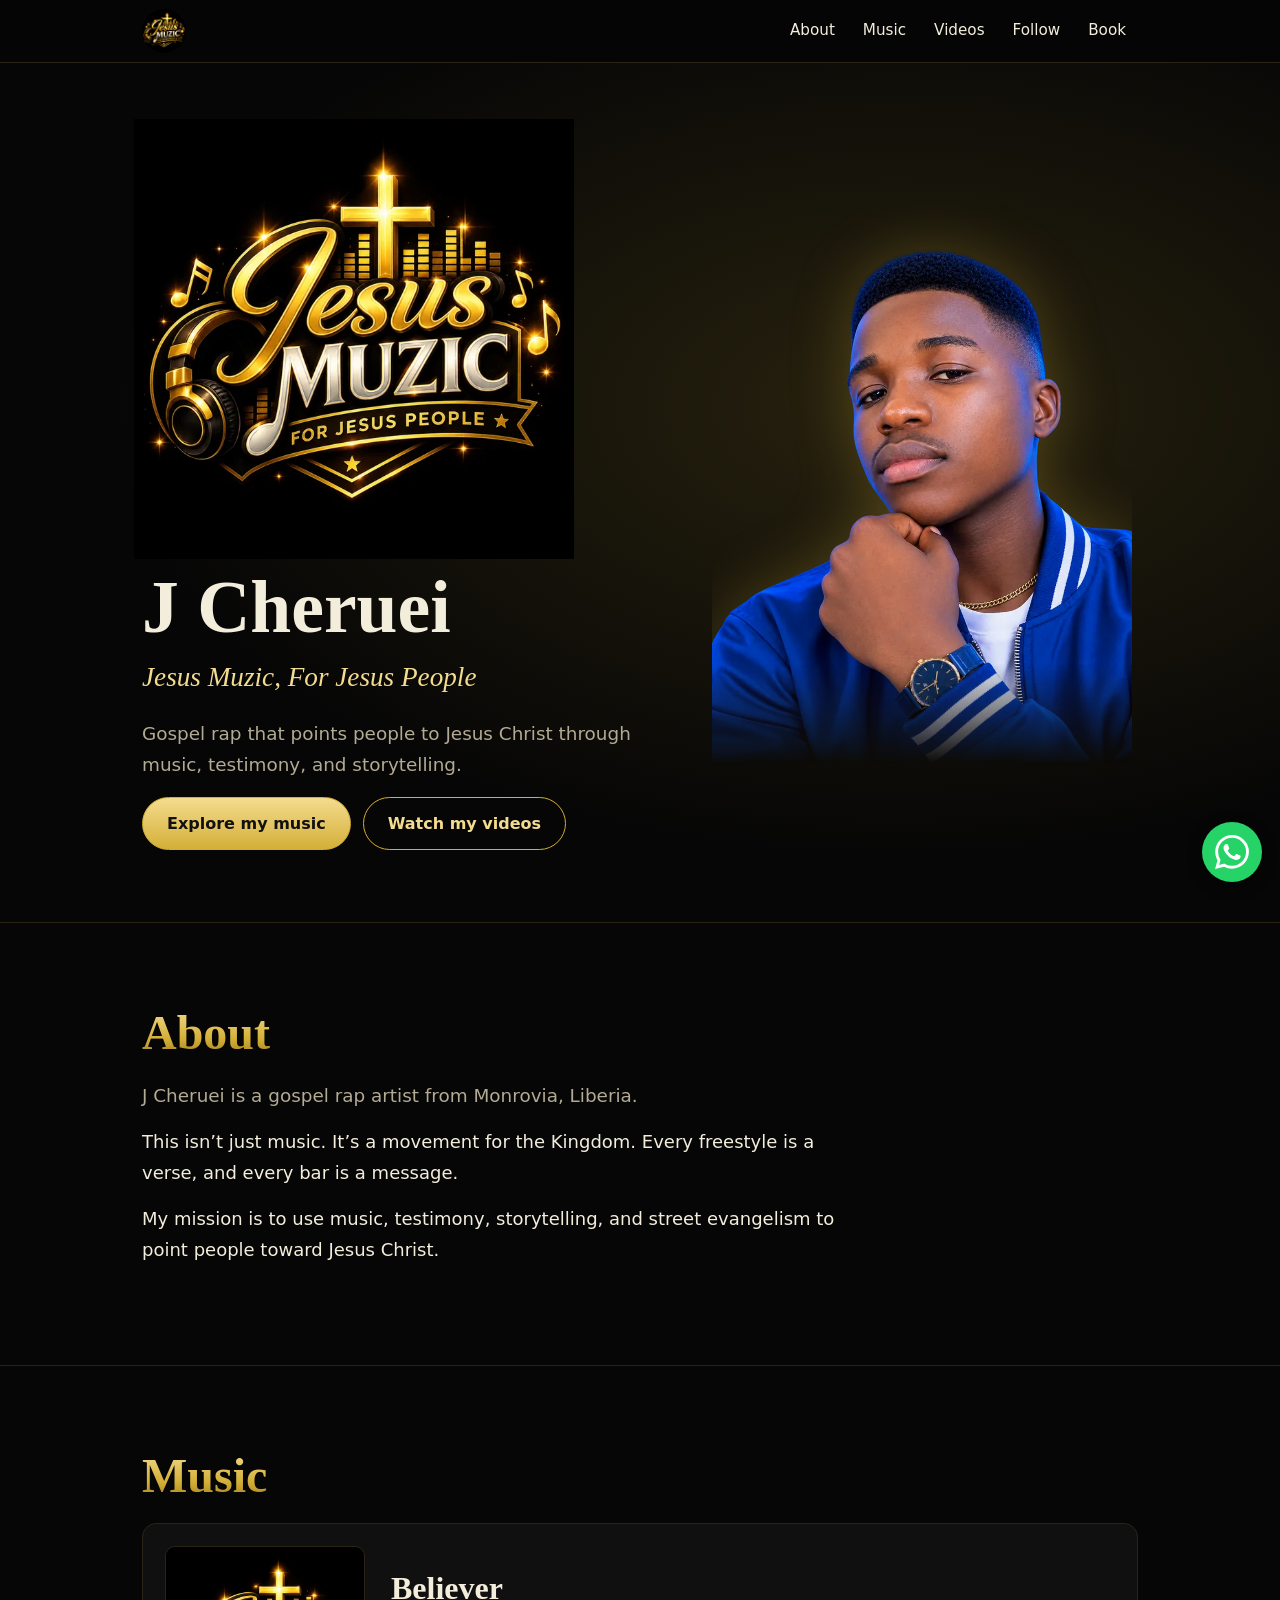
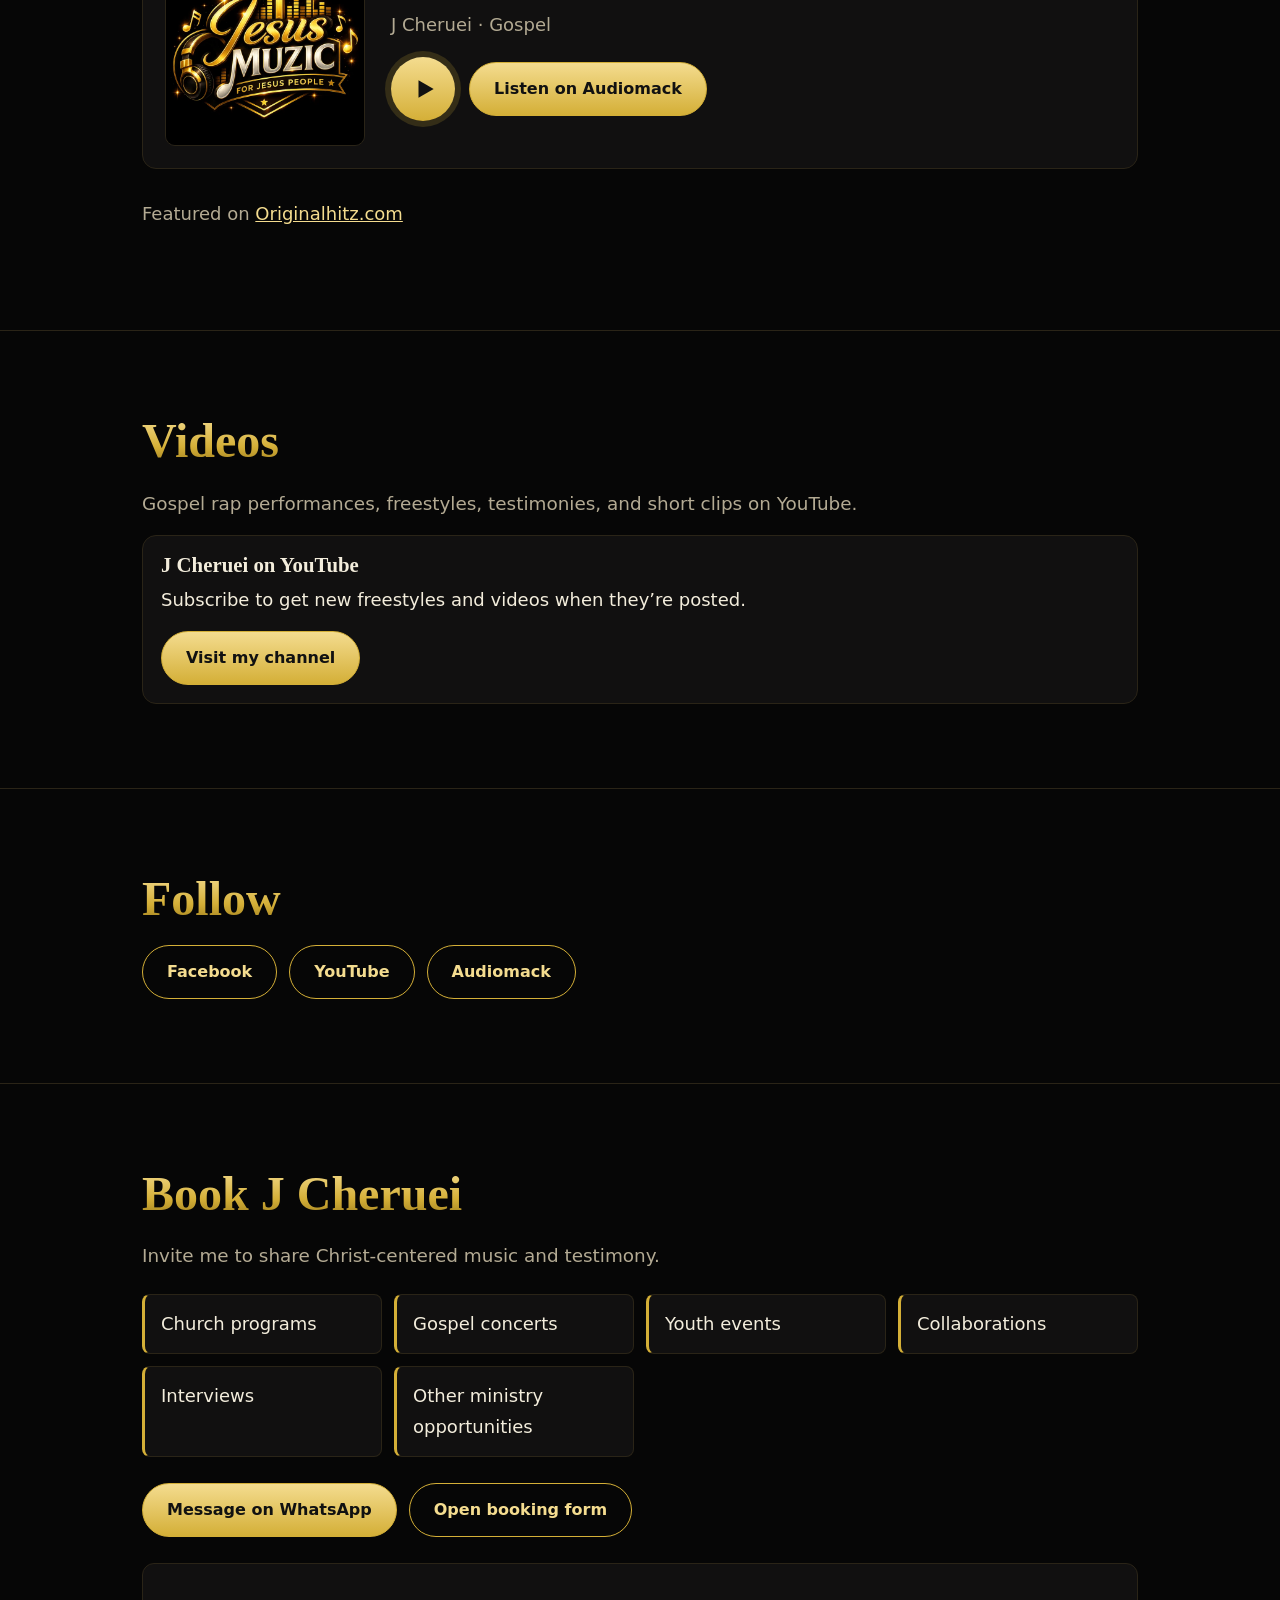
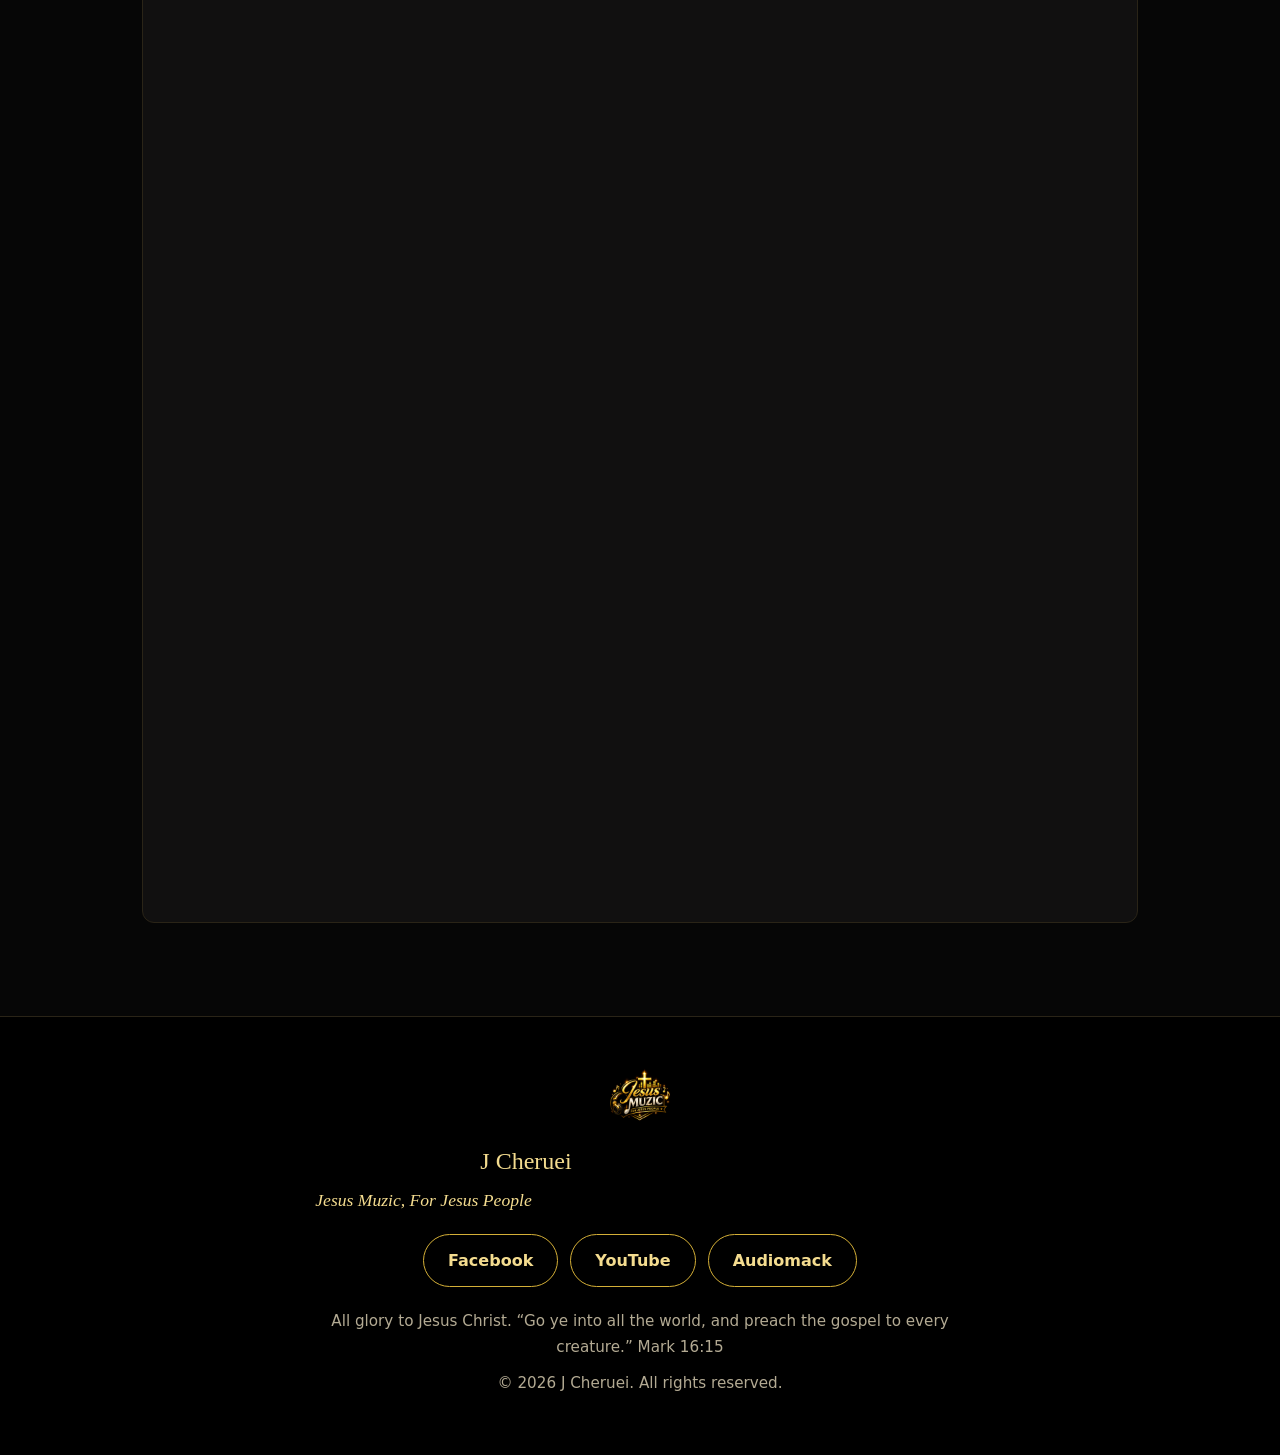
==== index.html @ 5c08ed3b "Update index.html" ====
<!DOCTYPE html>
<html lang="en">
<head>
<meta charset="utf-8">
<meta name="viewport" content="width=device-width, initial-scale=1">
<title>J Cheruei | Gospel Rap Artist | Jesus Muzic, For Jesus People</title>
<meta name="description" content="J Cheruei is a gospel rap and Christian hip hop artist from Monrovia, Liberia. Listen to Believer, watch videos, and book J Cheruei for church programs, gospel concerts, and youth events.">
<meta name="keywords" content="J Cheruei, gospel rap, Christian hip hop, Liberian gospel music, Jesus Muzic, Believer, gospel artist Monrovia">
<meta name="theme-color" content="#060606">

<!-- Share preview (WhatsApp, Facebook). After launch, replace YOURUSERNAME with your GitHub username. -->
<meta property="og:type" content="website">
<meta property="og:title" content="J Cheruei | Jesus Muzic, For Jesus People">
<meta property="og:description" content="Gospel rap from Monrovia, Liberia. Listen to Believer and book J Cheruei.">
<meta property="og:image" content="https://YOURUSERNAME.github.io/images/share-card.jpg">
<meta name="twitter:card" content="summary_large_image">

<link rel="icon" type="image/png" href="images/favicon.png">
<link rel="apple-touch-icon" href="images/apple-touch-icon.png">
<link rel="stylesheet" href="style.css">

<script type="application/ld+json">
{"@context":"https://schema.org","@type":"MusicGroup","name":"J Cheruei","genre":"Gospel rap",
 "slogan":"Jesus Muzic, For Jesus People",
 "sameAs":["https://audiomack.com/jesusmuzic","https://www.youtube.com/@jesusmuzic.rap1","https://www.facebook.com/share/1Hch41PMVi/"]}
</script>
</head>
<body>
<a class="skip" href="#about">Skip to content</a>

<!-- ============ TOP MENU ============ -->
<header class="bar">
  <div class="wrap">
    <a href="#home" aria-label="J Cheruei home"><img src="images/favicon.png" width="44" height="44" alt=""></a>
    <nav aria-label="Main menu">
      <a href="#about">About</a>
      <a href="#music">Music</a>
      <a href="#videos">Videos</a>
      <a href="#follow">Follow</a>
      <a href="#book">Book</a>
    </nav>
  </div>
</header>

<main>

<!-- ============ HOME ============ -->
<section id="home" class="hero">
  <div class="wrap">
    <div class="text fade">
      <img class="logo" src="images/jesus-muzic-logo.webp" width="640" height="640" alt="Jesus Muzic, For Jesus People official logo" fetchpriority="high">
      <h1>J Cheruei</h1>
      <p class="slogan">Jesus Muzic, For Jesus People</p>
      <p class="lead">Gospel rap that points people to Jesus Christ through music, testimony, and storytelling.</p>
      <div class="btns">
        <a class="btn gold" href="#music">Explore my music</a>
        <a class="btn" href="#videos">Watch my videos</a>
      </div>
    </div>
    <img class="photo fade" src="images/j-cheruei-photo.webp" width="760" height="1013" alt="J Cheruei, gospel rap artist, in a blue varsity jacket" fetchpriority="high">
  </div>
</section>

<!-- ============ ABOUT ============ -->
<section id="about">
  <div class="wrap">
    <h2>About</h2>
    <p class="lead">J Cheruei is a gospel rap artist from Monrovia, Liberia.</p>
    <p>This isn’t just music. It’s a movement for the Kingdom. Every freestyle is a verse, and every bar is a message.</p>
    <p>My mission is to use music, testimony, storytelling, and street evangelism to point people toward Jesus Christ.</p>
    <!--
      ADD YOUR STORY HERE:
      Copy the line below, paste it above this comment, and write your real story in your own words
      (how you started, your faith journey, why you make music). Only add what is true.
      <p>Write your story here.</p>
    -->
  </div>
</section>

<!-- ============ MUSIC ============ -->
<section id="music">
  <div class="wrap">
    <h2>Music</h2>

    <!-- SONG 1: Believer.
         TO ADD A NEW SONG: copy everything from <article> to </article>, paste it below,
         then change the title, the links, and the player id (like "player-2"). -->
    <article class="song">
      <img class="art" src="https://i.audiomack.com/jesusmuzic231/63581e79a6.webp?width=456" width="200" height="200" alt="Believer cover art" loading="lazy"
           onerror="this.onerror=null;this.src='images/jesus-muzic-logo.webp'">
      <div>
        <h3>Believer</h3>
        <p class="meta">J Cheruei · Gospel</p>
        <div class="row">
          <!-- PLAY BUTTON. Right now it opens the song on Audiomack.
               To play on this page: on Audiomack tap Share, then Embed, copy the web address after src=" and paste it
               between the quotes of data-embed below. -->
          <a class="btn play" href="https://audiomack.com/jesusmuzic/song/believer" target="_blank" rel="noopener"
             aria-label="Play Believer" data-play="player-1" data-title="Believer" data-embed="">
            <svg viewBox="0 0 24 24" aria-hidden="true"><path d="M6 4l14 8-14 8z"/></svg>
          </a>
          <a class="btn gold" href="https://audiomack.com/jesusmuzic/song/believer" target="_blank" rel="noopener">Listen on Audiomack</a>
        </div>
      </div>
      <div class="player" id="player-1" hidden></div>
    </article>
    <!-- END SONG 1 -->

    <p class="featured">Featured on
      <!-- To link to your song post instead of the home page, replace the address below. -->
      <a href="https://originalhitz.com" target="_blank" rel="noopener">Originalhitz.com</a>
    </p>
  </div>
</section>

<!-- ============ VIDEOS ============ -->
<section id="videos">
  <div class="wrap">
    <h2>Videos</h2>
    <p class="lead">Gospel rap performances, freestyles, testimonies, and short clips on YouTube.</p>
    <div class="videos">

      <div class="video">
        <div class="body">
          <h3>J Cheruei on YouTube</h3>
          <p>Subscribe to get new freestyles and videos when they’re posted.</p>
          <a class="btn gold" href="https://www.youtube.com/@jesusmuzic.rap1" target="_blank" rel="noopener">Visit my channel</a>
        </div>
      </div>

      <!--
        ADD A VIDEO: copy the whole block below, paste it above this comment, and replace VIDEO_ID
        with the code from your YouTube link (the letters after v= or after youtu.be/).
      <div class="video">
        <iframe src="https://www.youtube-nocookie.com/embed/VIDEO_ID" title="Video title" loading="lazy" allowfullscreen></iframe>
        <div class="body"><h3>Video title</h3></div>
      </div>
      -->
    </div>
  </div>
</section>

<!-- ============ FOLLOW ============ -->
<section id="follow">
  <div class="wrap">
    <h2>Follow</h2>
    <ul class="social">
      <li><a class="btn" href="https://www.facebook.com/share/1Hch41PMVi/" target="_blank" rel="noopener">Facebook</a></li>
      <li><a class="btn" href="https://www.youtube.com/@jesusmuzic.rap1" target="_blank" rel="noopener">YouTube</a></li>
      <li><a class="btn" href="https://audiomack.com/jesusmuzic" target="_blank" rel="noopener">Audiomack</a></li>
      <!--
        TIKTOK and INSTAGRAM: when you have the links, remove the arrows on each line and paste your link
        in place of PASTE-LINK-HERE. Do this in the footer too (search for "footer").
      <li><a class="btn" href="PASTE-LINK-HERE" target="_blank" rel="noopener">TikTok</a></li>
      <li><a class="btn" href="PASTE-LINK-HERE" target="_blank" rel="noopener">Instagram</a></li>
      -->
    </ul>
  </div>
</section>

<!-- ============ BOOKINGS AND CONTACT ============ -->
<section id="book">
  <div class="wrap">
    <h2>Book J Cheruei</h2>
    <p class="lead">Invite me to share Christ-centered music and testimony.</p>
    <ul class="types">
      <li>Church programs</li>
      <li>Gospel concerts</li>
      <li>Youth events</li>
      <li>Collaborations</li>
      <li>Interviews</li>
      <li>Other ministry opportunities</li>
    </ul>
    <div class="btns">
      <a class="btn gold" href="https://wa.me/231776776161" target="_blank" rel="noopener">Message on WhatsApp</a>
      <a class="btn" href="https://docs.google.com/forms/d/e/1FAIpQLSede30Bu7uVlOSvQye4nO4V4Eyllm_SBxcnoMD0vbqO6fqK4w/viewform" target="_blank" rel="noopener">Open booking form</a>
    </div>
    <iframe class="form" src="https://docs.google.com/forms/d/e/1FAIpQLSede30Bu7uVlOSvQye4nO4V4Eyllm_SBxcnoMD0vbqO6fqK4w/viewform?embedded=true"
            title="Booking and collaboration request form" loading="lazy">Loading form…</iframe>
  </div>
</section>

</main>

<!-- ============ FOOTER ============ -->
<footer>
  <div class="wrap">
    <img src="images/favicon.png" width="64" height="64" alt="" loading="lazy">
    <p class="name">J Cheruei</p>
    <p class="slogan">Jesus Muzic, For Jesus People</p>
    <ul class="social">
      <li><a class="btn" href="https://www.facebook.com/share/1Hch41PMVi/" target="_blank" rel="noopener">Facebook</a></li>
      <li><a class="btn" href="https://www.youtube.com/@jesusmuzic.rap1" target="_blank" rel="noopener">YouTube</a></li>
      <li><a class="btn" href="https://audiomack.com/jesusmuzic" target="_blank" rel="noopener">Audiomack</a></li>
      <!-- Add TikTok and Instagram here the same way as in the Follow section. -->
    </ul>
    <p>All glory to Jesus Christ. “Go ye into all the world, and preach the gospel to every creature.” Mark 16:15</p>
    <p>© 2026 J Cheruei. All rights reserved.</p>
  </div>
</footer>
 
<!-- ============ FLOATING WHATSAPP BUTTON ============ -->
<a class="wa" href="https://wa.me/231776776161?text=Hello%20J%20Cheruei" target="_blank" rel="noopener" aria-label="Chat with J Cheruei on WhatsApp">
<svg viewBox="0 0 24 24" aria-hidden="true"><path d="M17.472 14.382c-.297-.149-1.758-.867-2.03-.967-.273-.099-.471-.148-.67.15-.197.297-.767.966-.94 1.164-.173.199-.347.223-.644.075-.297-.15-1.255-.463-2.39-1.475-.883-.788-1.48-1.761-1.653-2.059-.173-.297-.018-.458.13-.606.134-.133.298-.347.446-.52.149-.174.198-.298.298-.497.099-.198.05-.371-.025-.52-.075-.149-.669-1.612-.916-2.207-.242-.579-.487-.5-.669-.51-.173-.008-.371-.01-.57-.01-.198 0-.52.074-.792.372-.272.297-1.04 1.016-1.04 2.479 0 1.462 1.065 2.875 1.213 3.074.149.198 2.096 3.2 5.077 4.487.709.306 1.262.489 1.694.625.712.227 1.36.195 1.871.118.571-.085 1.758-.719 2.006-1.413.248-.694.248-1.289.173-1.413-.074-.124-.272-.198-.57-.347m-5.421 7.403h-.004a9.87 9.87 0 01-5.031-1.378l-.361-.214-3.741.982.998-3.648-.235-.374a9.86 9.86 0 01-1.51-5.26c.001-5.45 4.436-9.884 9.888-9.884 2.64 0 5.122 1.03 6.988 2.898a9.825 9.825 0 012.893 6.994c-.003 5.45-4.437 9.884-9.885 9.884m8.413-18.297A11.815 11.815 0 0012.05 0C5.495 0 .16 5.335.157 11.892c0 2.096.547 4.142 1.588 5.945L.057 24l6.305-1.654a11.882 11.882 0 005.683 1.448h.005c6.554 0 11.89-5.335 11.893-11.893a11.821 11.821 0 00-3.48-8.413Z"/></svg>
 </a>
 
<!-- ============ PLAY BUTTON SCRIPT ============ -->
<script>
// If a play button has an embed address, show the player on this page. If not, the link opens Audiomack.
document.querySelectorAll('[data-play]').forEach(function (btn) {
  btn.addEventListener('click', function (e) {
    var embed = btn.dataset.embed;
    if (!embed) return;
    e.preventDefault();
    var box = document.getElementById(btn.dataset.play);
    if (!box.querySelector('iframe')) {
      var f = document.createElement('iframe');
      f.src = embed; f.title = 'Play ' + btn.dataset.title; f.allow = 'autoplay'; f.loading = 'lazy';
      box.appendChild(f);
    }
    box.hidden = false;
  });
});
</script>
</body>
</html>
---- style.css ----
/* ===== J CHERUEI - DESIGN FILE =====
   Change colors here once and the whole site updates. */
:root{
  --black:#060606;
  --panel:#111010;
  --line:#2a2417;
  --gold:#d4af37;
  --gold-light:#f4dc8f;
  --gold-deep:#9a7a1c;
  --text:#f3eddc;
  --muted:#b3aa93;
  --serif:"Iowan Old Style","Palatino Linotype",Palatino,Georgia,serif;
  --sans:system-ui,-apple-system,"Segoe UI",Roboto,Arial,sans-serif;
}
*{box-sizing:border-box}
html{scroll-behavior:smooth;scroll-padding-top:72px}
body{margin:0;background:var(--black);color:var(--text);font:18px/1.7 var(--sans);-webkit-text-size-adjust:100%}
img{max-width:100%;height:auto;display:block}
a{color:var(--gold-light)}
:focus-visible{outline:3px solid var(--gold-light);outline-offset:3px}
.wrap{max-width:1040px;margin:0 auto;padding:0 22px}
.skip{position:absolute;left:-999px;top:8px;background:var(--gold);color:#000;padding:10px 14px;z-index:100}
.skip:focus{left:8px}

/* ----- top bar ----- */
.bar{position:sticky;top:0;z-index:50;background:rgba(6,6,6,.92);backdrop-filter:blur(8px);border-bottom:1px solid var(--line)}
.bar .wrap{display:flex;align-items:center;gap:18px;height:62px}
.bar img{width:44px;height:44px;border-radius:50%}
.bar nav{display:flex;gap:4px;overflow-x:auto;scrollbar-width:none;margin-left:auto}
.bar nav::-webkit-scrollbar{display:none}
.bar nav a{color:var(--text);text-decoration:none;padding:10px 12px;font-size:.95rem;white-space:nowrap;border-radius:6px}
.bar nav a:hover{color:var(--gold-light)}

/* ----- shared ----- */
section{padding:84px 0;border-top:1px solid var(--line)}
h1,h2,h3{font-family:var(--serif);line-height:1.1;margin:0}
h2{font-size:clamp(2rem,6vw,3rem);margin-bottom:20px;color:var(--gold);
  background:linear-gradient(180deg,var(--gold-light),var(--gold) 60%,var(--gold-deep));
  -webkit-background-clip:text;background-clip:text;-webkit-text-fill-color:transparent}
p{margin:0 0 16px;max-width:64ch}
.lead{font-size:1.15rem;color:var(--muted)}
.btns{display:flex;flex-wrap:wrap;gap:12px;margin-top:8px}
.btn{display:inline-flex;align-items:center;justify-content:center;gap:8px;min-height:48px;padding:12px 24px;border-radius:999px;
  border:1.5px solid var(--gold);color:var(--gold-light);text-decoration:none;font-weight:700;background:transparent;cursor:pointer;font-size:1rem;font-family:var(--sans)}
.btn:hover{background:rgba(212,175,55,.14)}
.btn.gold{background:linear-gradient(180deg,var(--gold-light),var(--gold));color:#111;border-color:var(--gold)}
.btn.gold:hover{filter:brightness(1.08)}

/* ----- home ----- */
.hero{border:0;padding:56px 0 72px;background:radial-gradient(ellipse at 70% 40%,rgba(212,175,55,.16),transparent 62%)}
.hero .wrap{display:grid;grid-template-columns:1.1fr .9fr;gap:36px;align-items:center}
.hero .logo{width:min(440px,100%);margin:0 0 8px -8px}
.hero h1{font-size:clamp(2.6rem,8vw,4.6rem);color:var(--text);margin-bottom:6px}
.slogan{font-family:var(--serif);font-style:italic;font-size:clamp(1.25rem,4vw,1.7rem);color:var(--gold-light);margin:0 0 18px}
.hero .photo{justify-self:center;width:min(420px,100%);filter:drop-shadow(0 0 28px rgba(212,175,55,.28))}
.hero .photo{-webkit-mask-image:linear-gradient(to bottom,#000 82%,transparent);mask-image:linear-gradient(to bottom,#000 82%,transparent)}
.fade{animation:fade .9s ease-out both}
@keyframes fade{from{opacity:0;transform:translateY(10px)}to{opacity:1;transform:none}}

/* ----- music ----- */
.song{display:grid;grid-template-columns:200px 1fr;gap:26px;align-items:center;background:var(--panel);border:1px solid var(--line);border-radius:14px;padding:22px;margin-bottom:18px}
.song .art{width:200px;height:200px;object-fit:cover;border-radius:10px;background:#000;border:1px solid var(--line)}
.song h3{font-size:2rem;margin-bottom:4px}
.song .meta{color:var(--muted);margin:0 0 16px}
.play{width:64px;height:64px;border-radius:50%;padding:0;background:linear-gradient(180deg,var(--gold-light),var(--gold));border:0;display:inline-flex;align-items:center;justify-content:center;box-shadow:0 0 0 6px rgba(212,175,55,.18)}
.btn.play,.btn.play:hover{background:linear-gradient(180deg,var(--gold-light),var(--gold))}
.btn.play:hover{filter:brightness(1.1)}
.play svg{width:26px;height:26px;fill:#111;margin-left:4px}
.row{display:flex;flex-wrap:wrap;align-items:center;gap:14px}
.player{margin-top:16px;grid-column:1/-1}
.player[hidden]{display:none}
.player iframe{width:100%;height:220px;border:0;border-radius:10px;background:#000}
.featured{margin-top:30px;color:var(--muted)}

/* ----- videos ----- */
.videos{display:grid;grid-template-columns:repeat(auto-fit,minmax(280px,1fr));gap:18px}
.video{background:var(--panel);border:1px solid var(--line);border-radius:14px;overflow:hidden}
.video iframe{width:100%;aspect-ratio:16/9;border:0;display:block}
.video .body{padding:18px}
.video h3{font-size:1.3rem;margin-bottom:8px}

/* ----- follow ----- */
.social{list-style:none;margin:0;padding:0;display:flex;flex-wrap:wrap;gap:12px}

/* ----- booking ----- */
.types{display:grid;grid-template-columns:repeat(auto-fit,minmax(230px,1fr));gap:12px;list-style:none;padding:0;margin:22px 0 26px}
.types li{border:1px solid var(--line);border-left:3px solid var(--gold);padding:14px 16px;border-radius:8px;background:var(--panel)}
.form{width:100%;height:960px;border:1px solid var(--line);border-radius:12px;background:var(--panel);margin-top:26px}

/* ----- footer ----- */
footer{border-top:1px solid var(--line);padding:48px 0;background:#000;text-align:center;color:var(--muted)}
footer img{margin:0 auto 12px;border-radius:50%}
footer .name{font-family:var(--serif);font-size:1.5rem;color:var(--gold-light);margin:0}
footer .slogan{margin:4px 0 18px;font-size:1.1rem}
footer .social{justify-content:center;margin-bottom:22px}
footer p{margin:0 auto 10px;font-size:.95rem}

@media(max-width:760px){
  body{font-size:17px}
  section{padding:64px 0}
  .hero .wrap{grid-template-columns:1fr}
  .hero .photo{order:-1;width:min(300px,80%)}
  .hero .logo{margin:0 auto 10px}
  .hero .text{text-align:center}
  .hero p{margin-left:auto;margin-right:auto}
  .btns{justify-content:center}
  .song{grid-template-columns:1fr;text-align:center}
  .song .art{width:min(260px,100%);height:auto;aspect-ratio:1;margin:0 auto}
  .row{justify-content:center}
  .form{height:1100px}
}
@media(prefers-reduced-motion:reduce){html{scroll-behavior:auto}.fade{animation:none}}
/* Floating WhatsApp button */
.wa{position:fixed;right:18px;bottom:18px;width:60px;height:60px;border-radius:50%;background:#25D366;display:flex;align-items:center;justify-content:center;box-shadow:0 4px 14px rgba(0,0,0,.5);z-index:60}
.wa:hover{filter:brightness(1.1)}
.wa svg{width:34px;height:34px;fill:#fff}
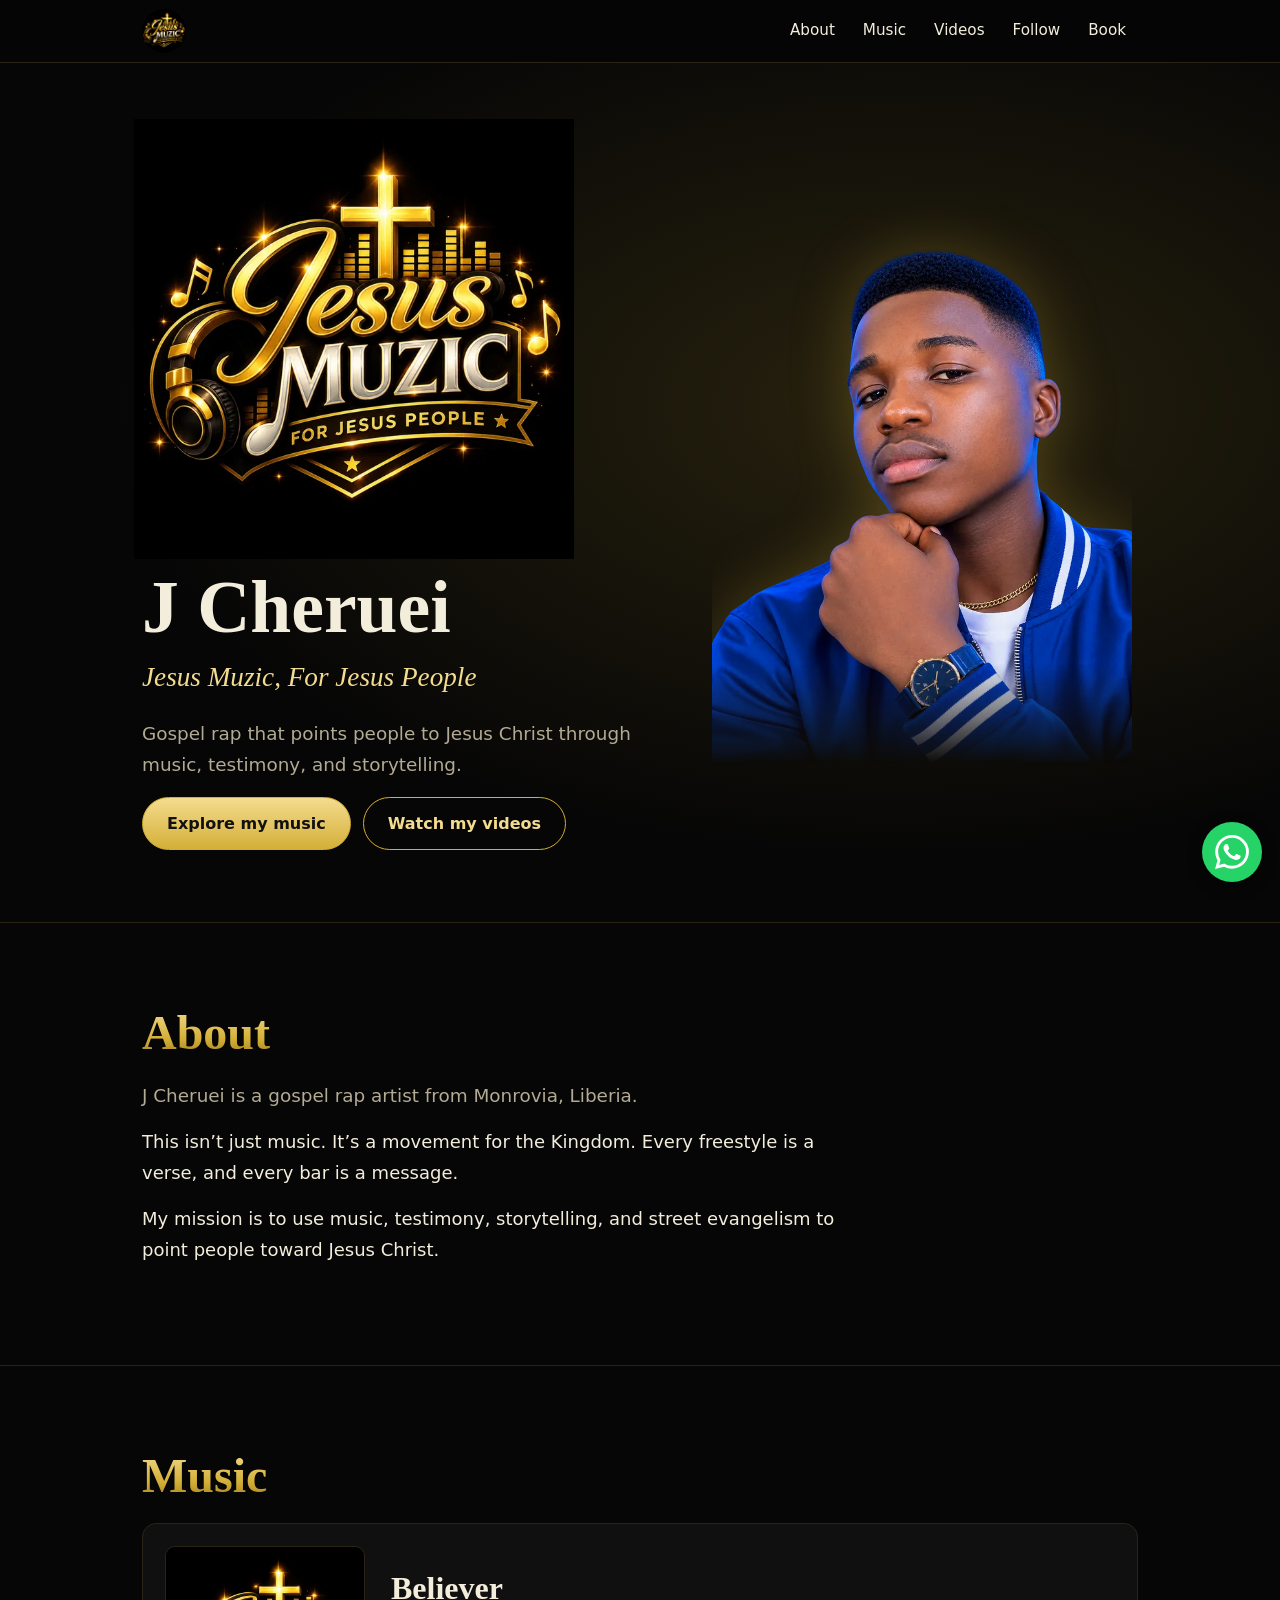
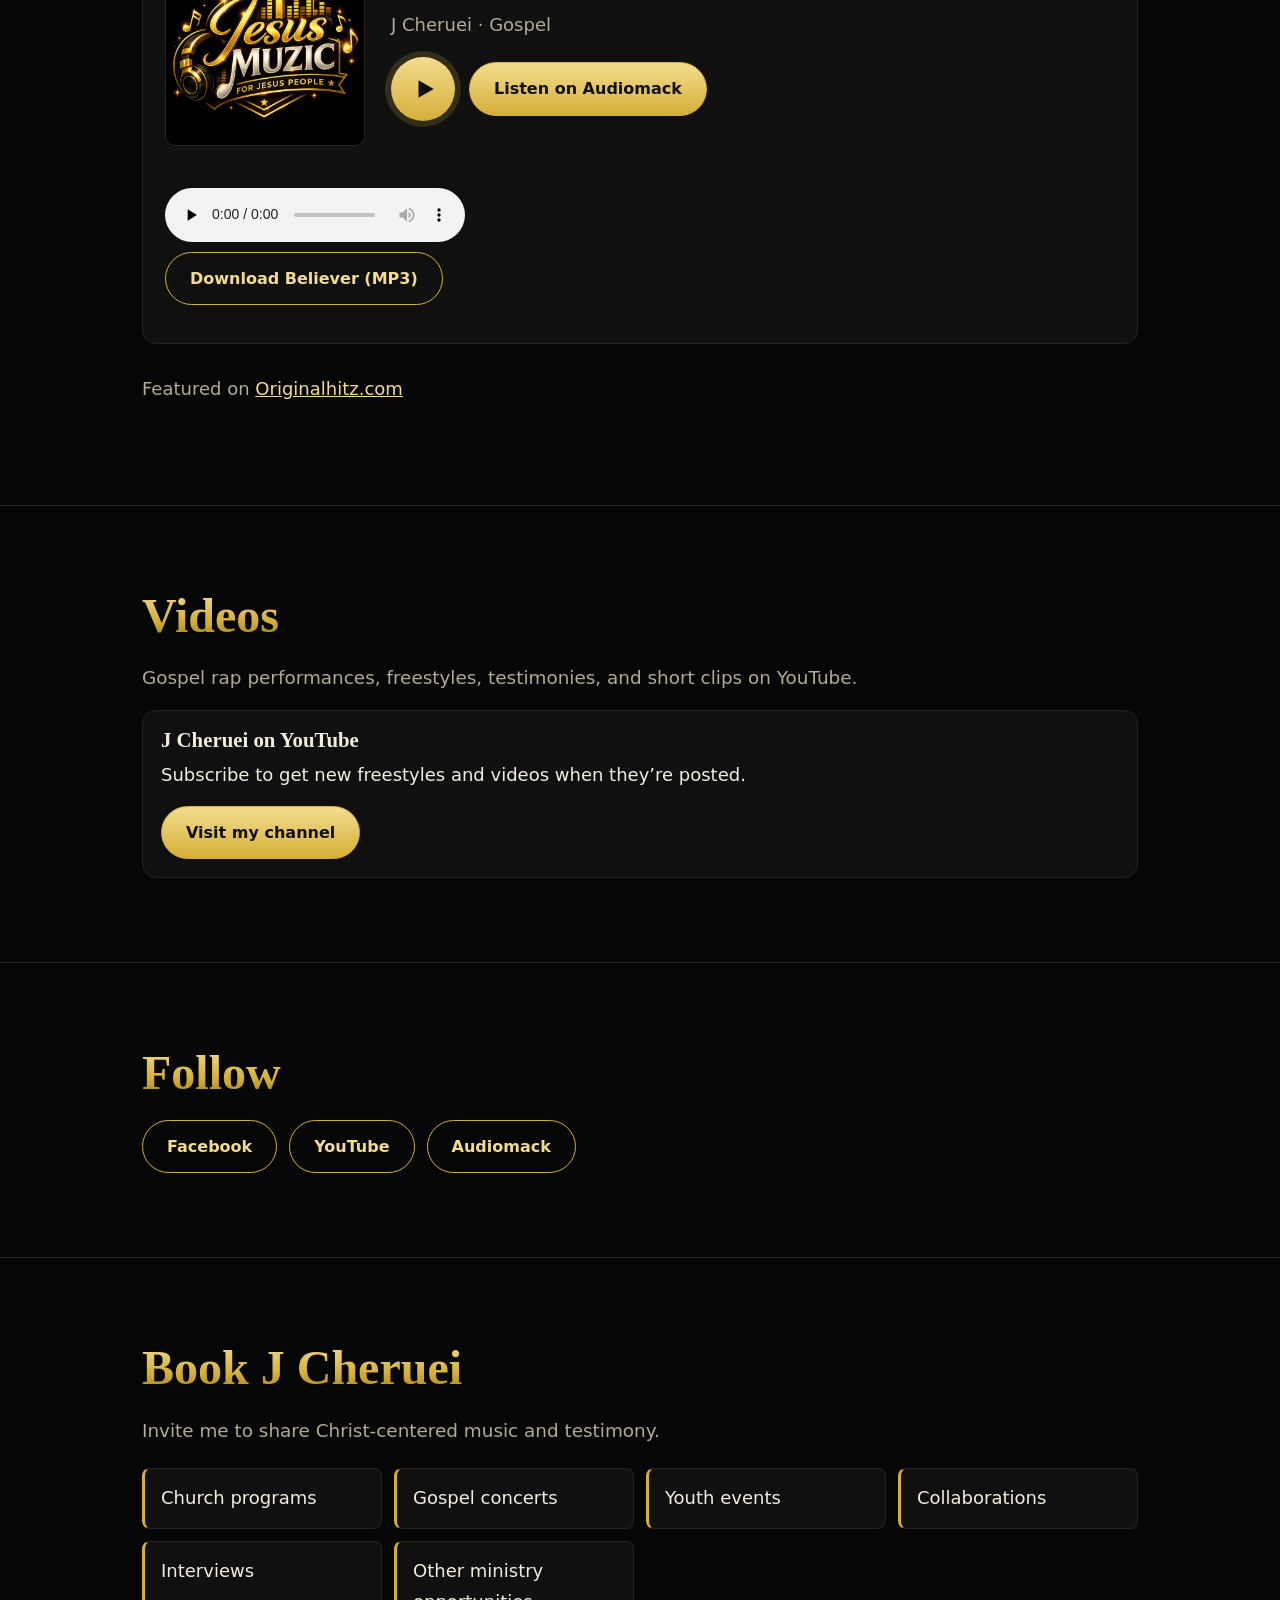
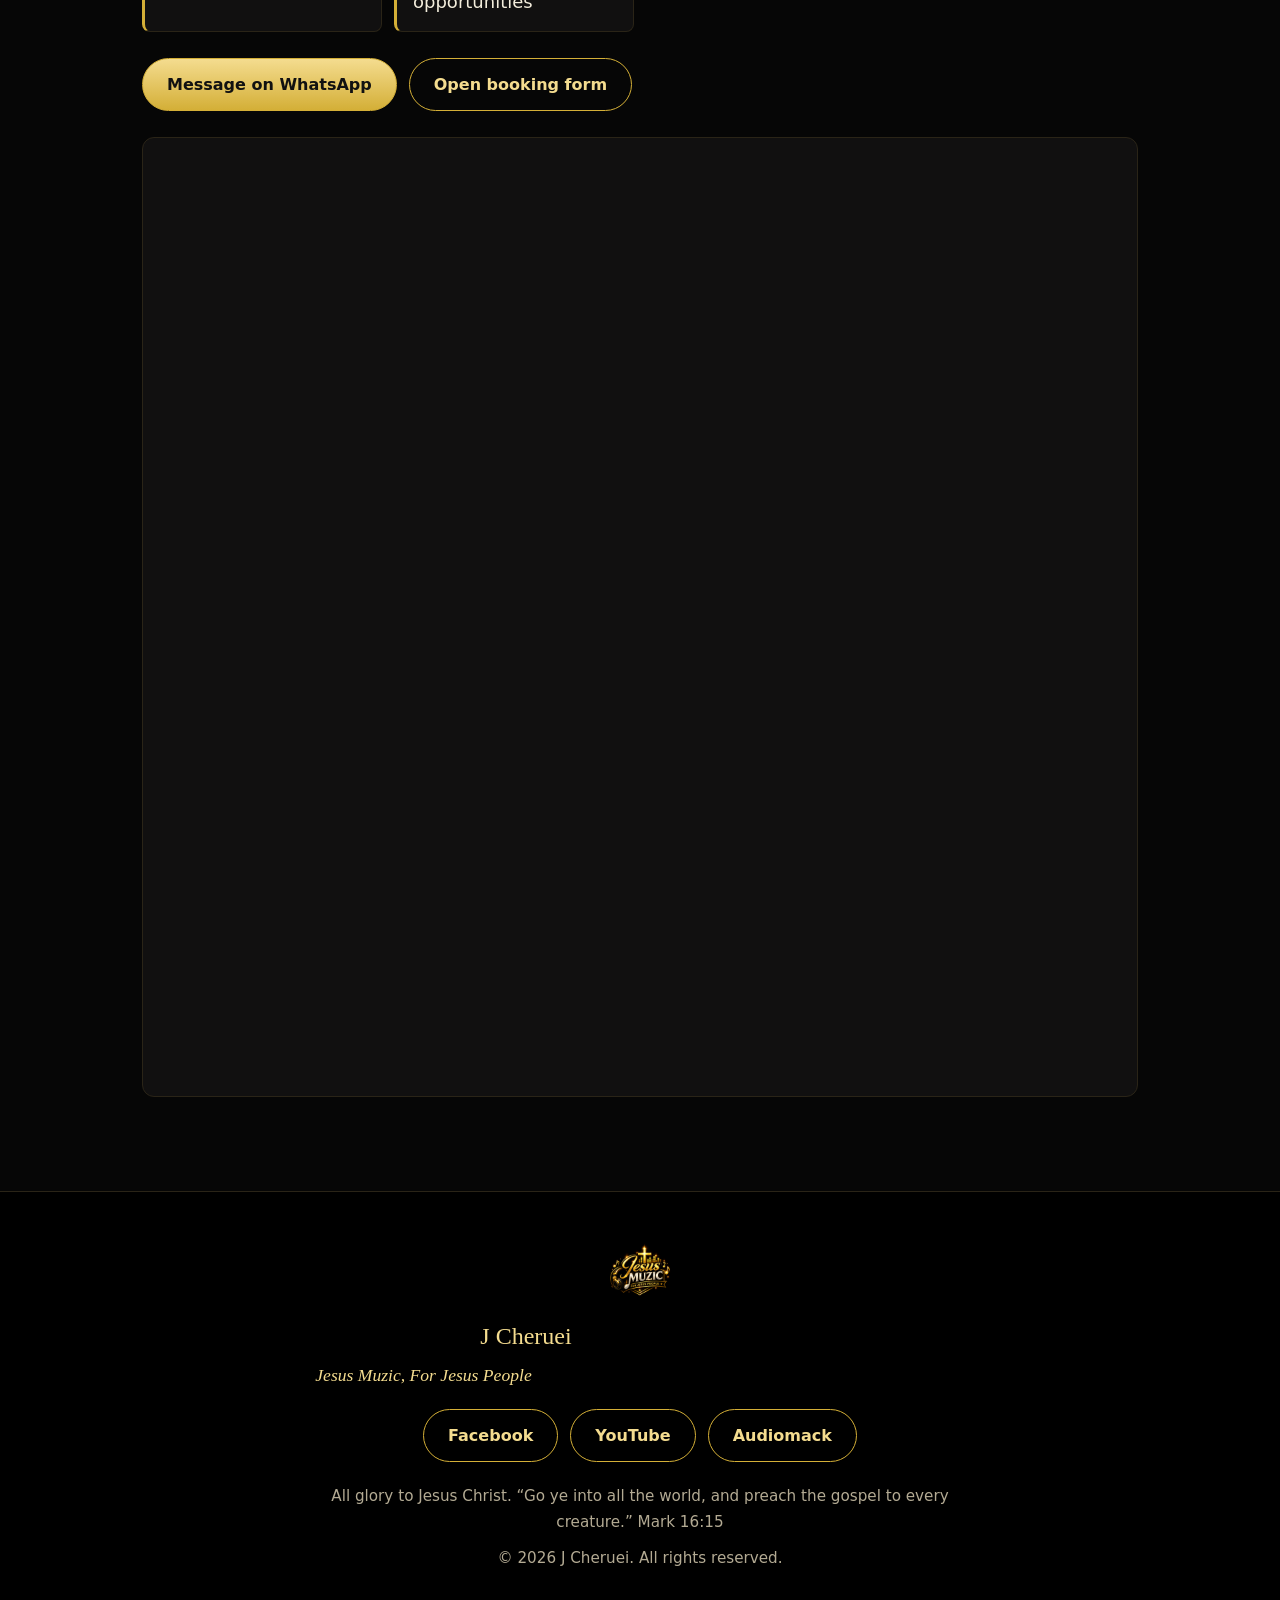
==== commit 246b8f95: "Update index.html" ====
--- a/index.html
+++ b/index.html
@@ -102,6 +102,12 @@
           <a class="btn gold" href="https://audiomack.com/jesusmuzic/song/believer" target="_blank" rel="noopener">Listen on Audiomack</a>
         </div>
       </div>
+
+     <div class="player">
+  <audio controls preload="none" src="songs/believer.mp3" data-tag="songs/voice-tag.mp3">Your browser can’t play audio.</audio>
+  <p><a class="btn" href="songs/believer.mp3" download="J-Cheruei-Believer.mp3">Download Believer (MP3)</a></p>
+     </div>
+     
       <div class="player" id="player-1" hidden></div>
     </article>
     <!-- END SONG 1 -->
@@ -203,6 +209,23 @@
 <a class="wa" href="https://wa.me/231776776161?text=Hello%20J%20Cheruei" target="_blank" rel="noopener" aria-label="Chat with J Cheruei on WhatsApp">
 <svg viewBox="0 0 24 24" aria-hidden="true"><path d="M17.472 14.382c-.297-.149-1.758-.867-2.03-.967-.273-.099-.471-.148-.67.15-.197.297-.767.966-.94 1.164-.173.199-.347.223-.644.075-.297-.15-1.255-.463-2.39-1.475-.883-.788-1.48-1.761-1.653-2.059-.173-.297-.018-.458.13-.606.134-.133.298-.347.446-.52.149-.174.198-.298.298-.497.099-.198.05-.371-.025-.52-.075-.149-.669-1.612-.916-2.207-.242-.579-.487-.5-.669-.51-.173-.008-.371-.01-.57-.01-.198 0-.52.074-.792.372-.272.297-1.04 1.016-1.04 2.479 0 1.462 1.065 2.875 1.213 3.074.149.198 2.096 3.2 5.077 4.487.709.306 1.262.489 1.694.625.712.227 1.36.195 1.871.118.571-.085 1.758-.719 2.006-1.413.248-.694.248-1.289.173-1.413-.074-.124-.272-.198-.57-.347m-5.421 7.403h-.004a9.87 9.87 0 01-5.031-1.378l-.361-.214-3.741.982.998-3.648-.235-.374a9.86 9.86 0 01-1.51-5.26c.001-5.45 4.436-9.884 9.888-9.884 2.64 0 5.122 1.03 6.988 2.898a9.825 9.825 0 012.893 6.994c-.003 5.45-4.437 9.884-9.885 9.884m8.413-18.297A11.815 11.815 0 0012.05 0C5.495 0 .16 5.335.157 11.892c0 2.096.547 4.142 1.588 5.945L.057 24l6.305-1.654a11.882 11.882 0 005.683 1.448h.005c6.554 0 11.89-5.335 11.893-11.893a11.821 11.821 0 00-3.48-8.413Z"/></svg>
  </a>
+
+ <script>
+document.querySelectorAll('audio[data-tag]').forEach(function (a) {
+  var song = a.getAttribute('src'), tag = a.dataset.tag, state = 'idle';
+  a.addEventListener('play', function () {
+    if (state !== 'idle') return;
+    state = 'tag'; a.src = tag; a.play().catch(function () {});
+  });
+  a.addEventListener('error', function () {
+    if (state === 'tag') { state = 'song'; a.src = song; a.play().catch(function () {}); }
+  });
+  a.addEventListener('ended', function () {
+    if (state === 'tag') { state = 'song'; a.src = song; a.play().catch(function () {}); }
+    else if (state === 'song') { state = 'idle'; a.src = song; }
+  });
+});
+ </script>
  
 <!-- ============ PLAY BUTTON SCRIPT ============ -->
 <script>
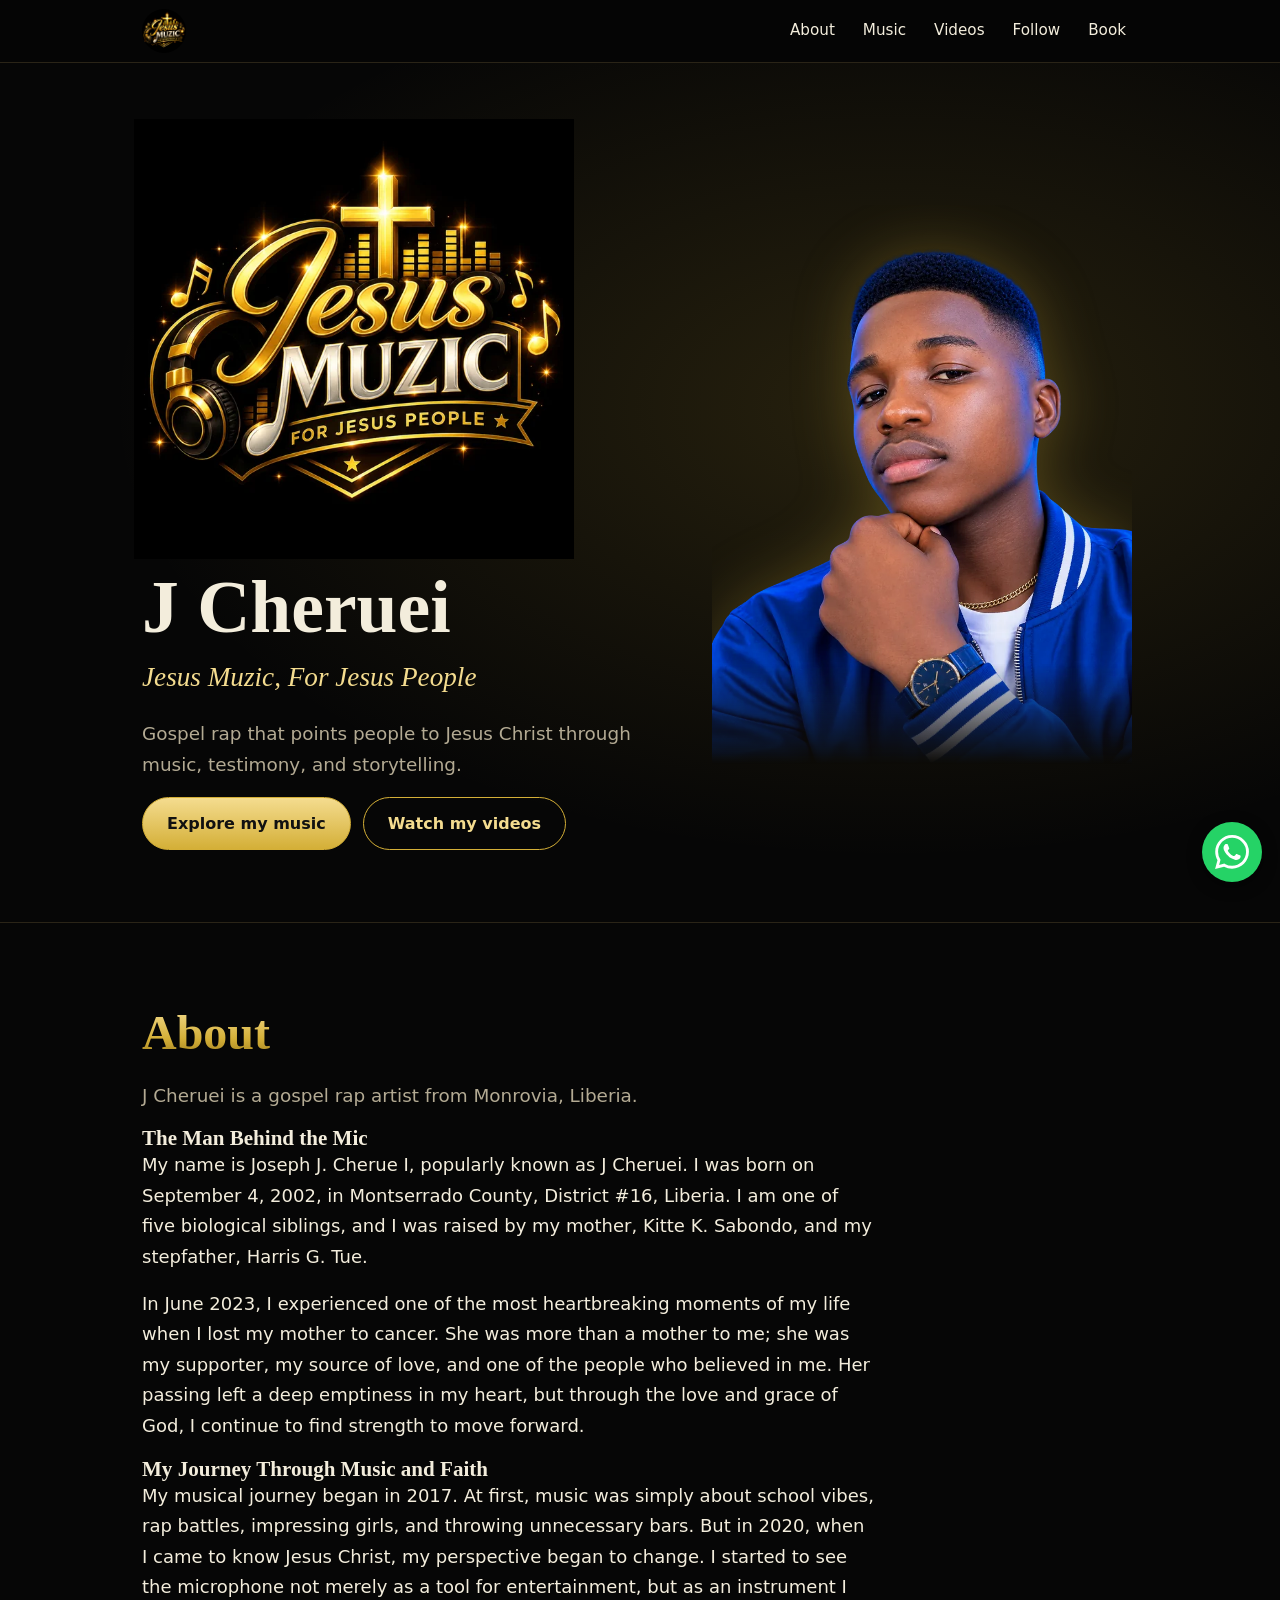
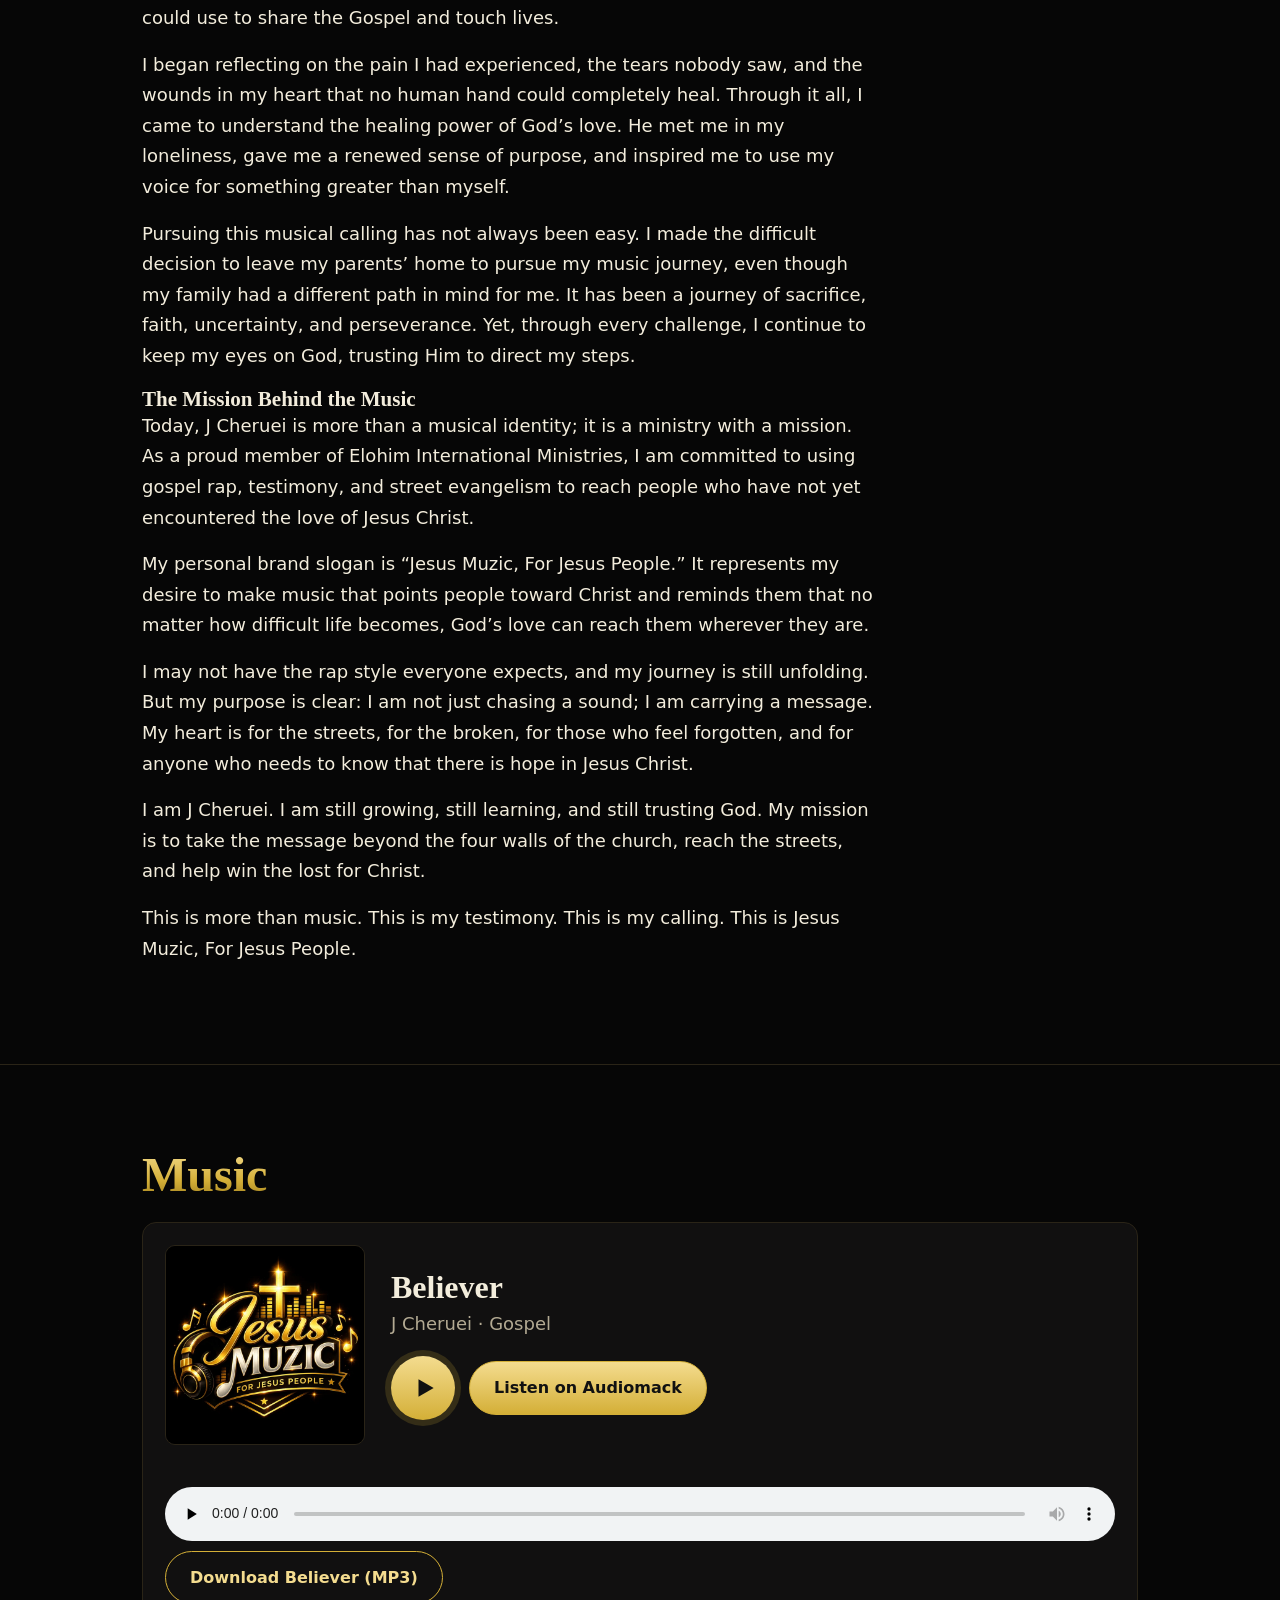
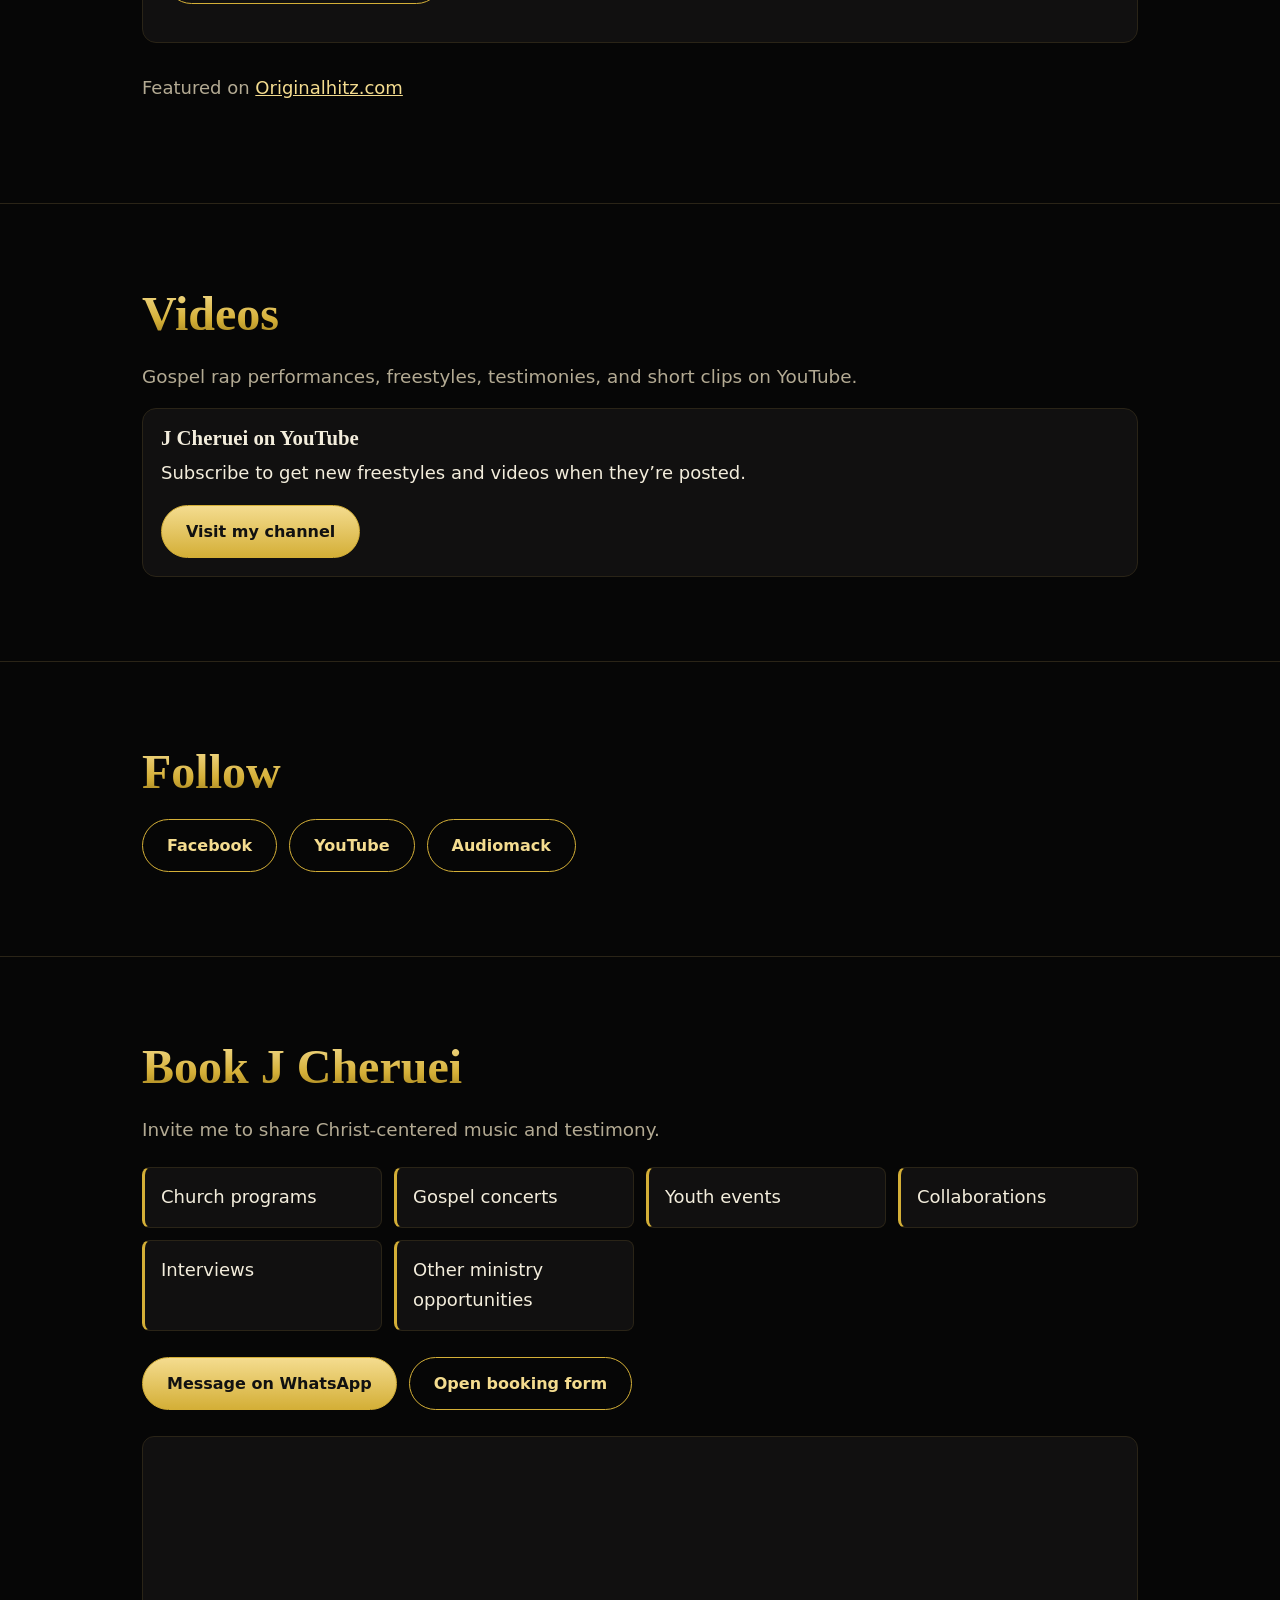
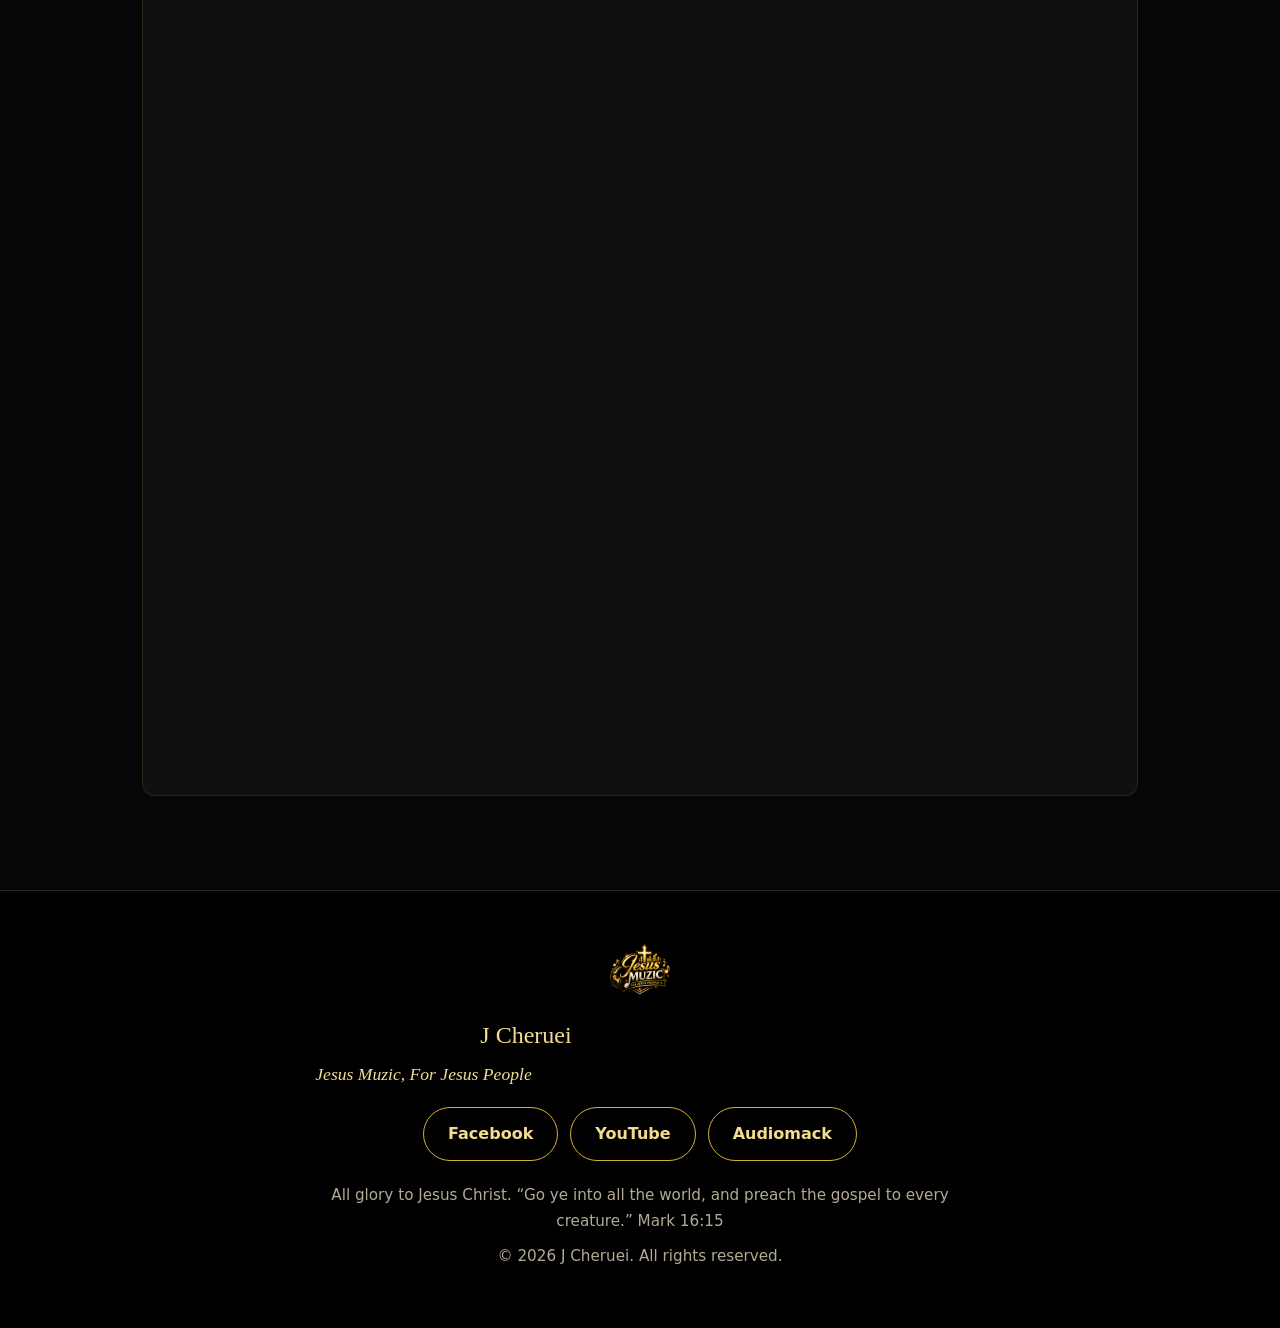
==== commit 7acb6136: "Update index.html" ====
--- a/index.html
+++ b/index.html
@@ -63,17 +63,31 @@
 
 <!-- ============ ABOUT ============ -->
 <section id="about">
-  <div class="wrap">
+  <div class="wrap story">
     <h2>About</h2>
     <p class="lead">J Cheruei is a gospel rap artist from Monrovia, Liberia.</p>
-    <p>This isn’t just music. It’s a movement for the Kingdom. Every freestyle is a verse, and every bar is a message.</p>
-    <p>My mission is to use music, testimony, storytelling, and street evangelism to point people toward Jesus Christ.</p>
-    <!--
-      ADD YOUR STORY HERE:
-      Copy the line below, paste it above this comment, and write your real story in your own words
-      (how you started, your faith journey, why you make music). Only add what is true.
-      <p>Write your story here.</p>
-    -->
+
+    <div class="story-block">
+      <h3>The Man Behind the Mic</h3>
+      <p>My name is Joseph J. Cherue I, popularly known as J Cheruei. I was born on September 4, 2002, in Montserrado County, District #16, Liberia. I am one of five biological siblings, and I was raised by my mother, Kitte K. Sabondo, and my stepfather, Harris G. Tue.</p>
+      <p>In June 2023, I experienced one of the most heartbreaking moments of my life when I lost my mother to cancer. She was more than a mother to me; she was my supporter, my source of love, and one of the people who believed in me. Her passing left a deep emptiness in my heart, but through the love and grace of God, I continue to find strength to move forward.</p>
+    </div>
+
+    <div class="story-block">
+      <h3>My Journey Through Music and Faith</h3>
+      <p>My musical journey began in 2017. At first, music was simply about school vibes, rap battles, impressing girls, and throwing unnecessary bars. But in 2020, when I came to know Jesus Christ, my perspective began to change. I started to see the microphone not merely as a tool for entertainment, but as an instrument I could use to share the Gospel and touch lives.</p>
+      <p>I began reflecting on the pain I had experienced, the tears nobody saw, and the wounds in my heart that no human hand could completely heal. Through it all, I came to understand the healing power of God’s love. He met me in my loneliness, gave me a renewed sense of purpose, and inspired me to use my voice for something greater than myself.</p>
+      <p>Pursuing this musical calling has not always been easy. I made the difficult decision to leave my parents’ home to pursue my music journey, even though my family had a different path in mind for me. It has been a journey of sacrifice, faith, uncertainty, and perseverance. Yet, through every challenge, I continue to keep my eyes on God, trusting Him to direct my steps.</p>
+    </div>
+
+    <div class="story-block">
+      <h3>The Mission Behind the Music</h3>
+      <p>Today, J Cheruei is more than a musical identity; it is a ministry with a mission. As a proud member of Elohim International Ministries, I am committed to using gospel rap, testimony, and street evangelism to reach people who have not yet encountered the love of Jesus Christ.</p>
+      <p>My personal brand slogan is “Jesus Muzic, For Jesus People.” It represents my desire to make music that points people toward Christ and reminds them that no matter how difficult life becomes, God’s love can reach them wherever they are.</p>
+      <p>I may not have the rap style everyone expects, and my journey is still unfolding. But my purpose is clear: I am not just chasing a sound; I am carrying a message. My heart is for the streets, for the broken, for those who feel forgotten, and for anyone who needs to know that there is hope in Jesus Christ.</p>
+      <p>I am J Cheruei. I am still growing, still learning, and still trusting God. My mission is to take the message beyond the four walls of the church, reach the streets, and help win the lost for Christ.</p>
+      <p class="closing">This is more than music. This is my testimony. This is my calling. This is Jesus Muzic, For Jesus People.</p>
+    </div>
   </div>
 </section>
 
--- a/style.css
+++ b/style.css
@@ -114,3 +114,4 @@
 .wa{position:fixed;right:18px;bottom:18px;width:60px;height:60px;border-radius:50%;background:#25D366;display:flex;align-items:center;justify-content:center;box-shadow:0 4px 14px rgba(0,0,0,.5);z-index:60}
 .wa:hover{filter:brightness(1.1)}
 .wa svg{width:34px;height:34px;fill:#fff}
+.player audio{width:100%}
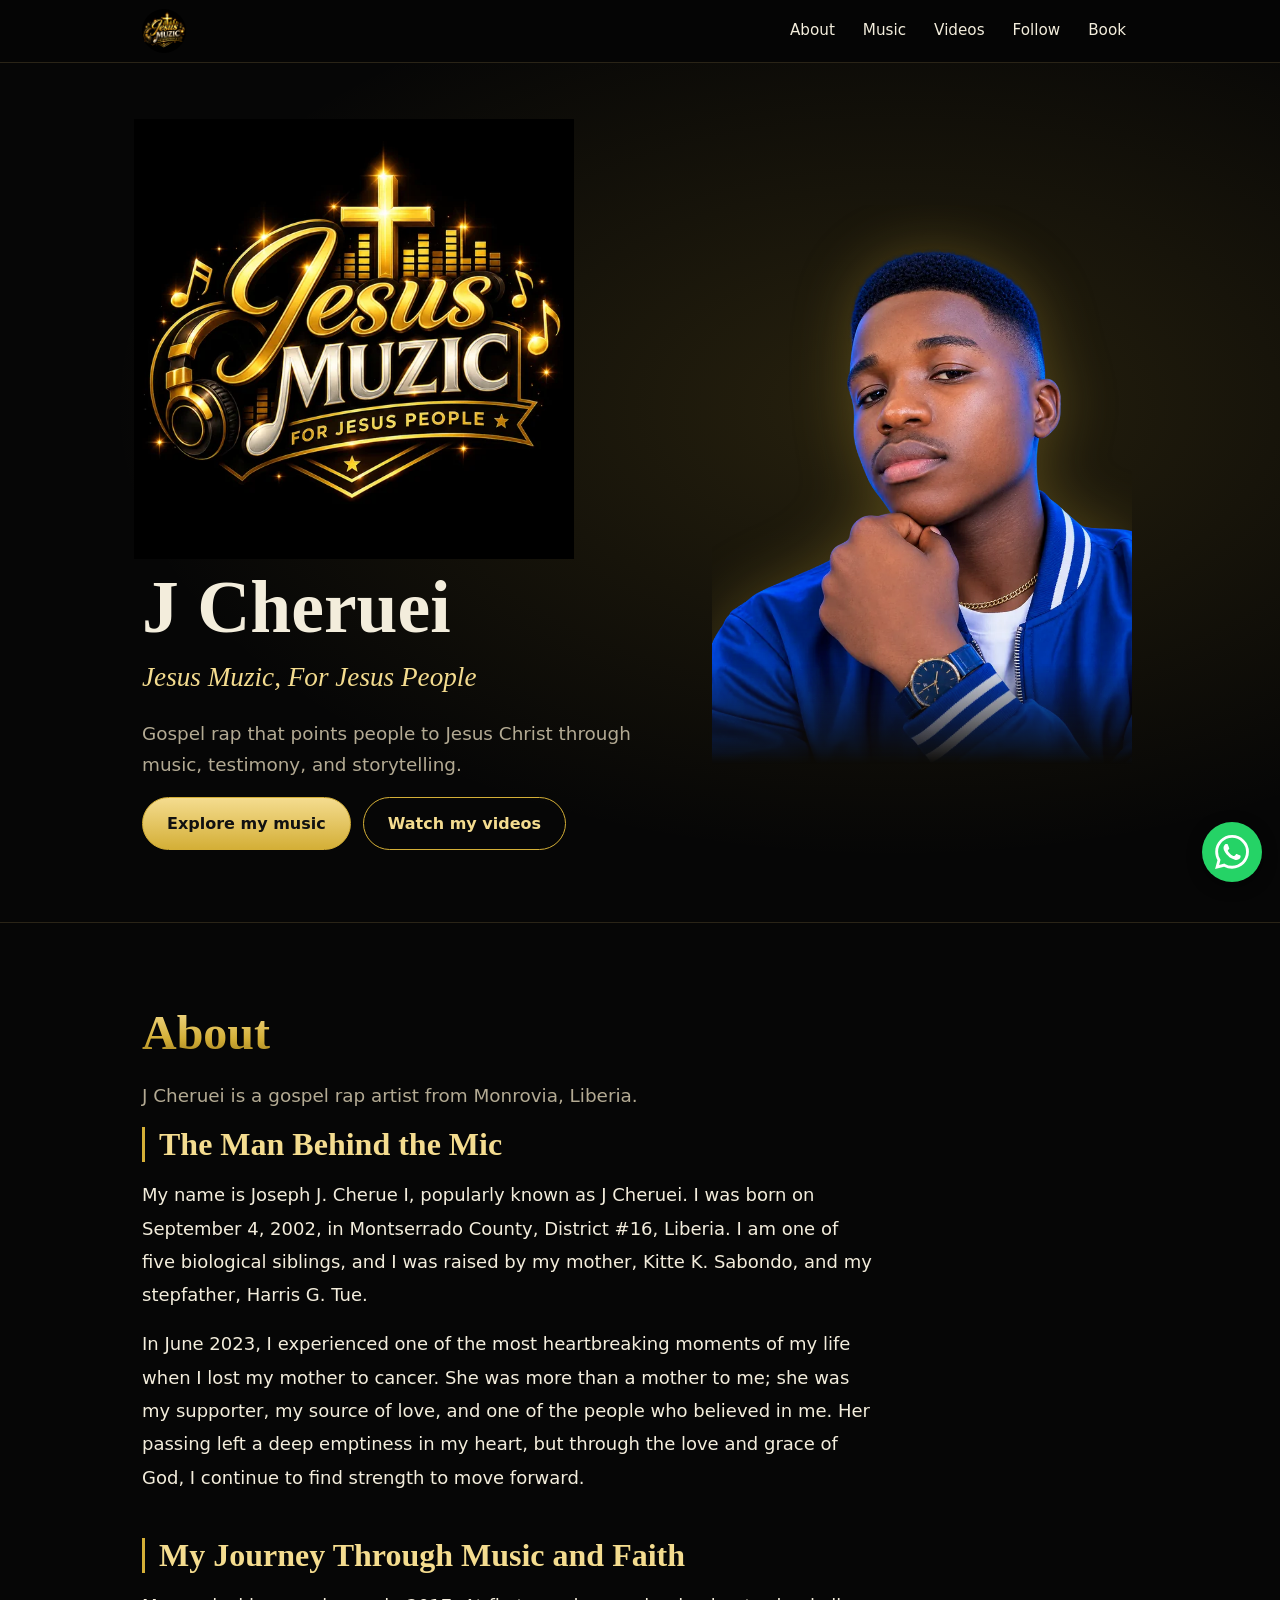
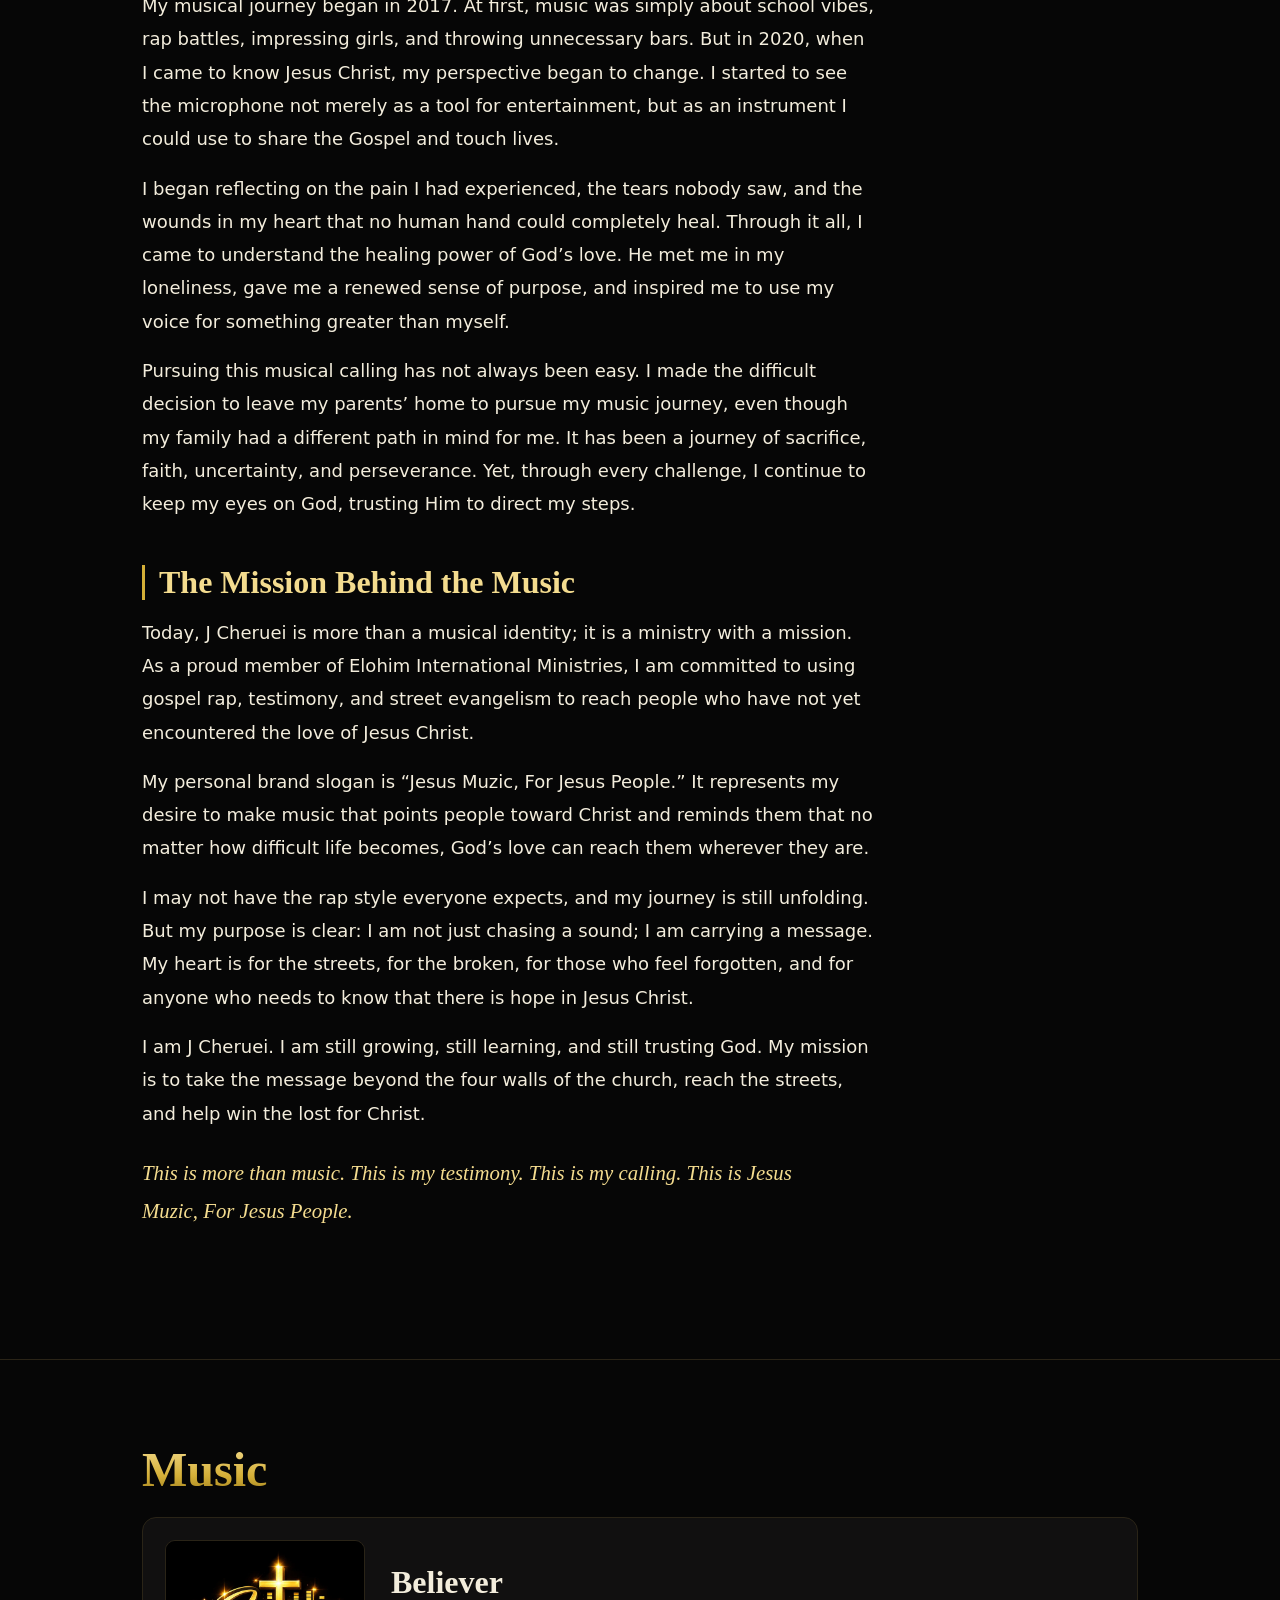
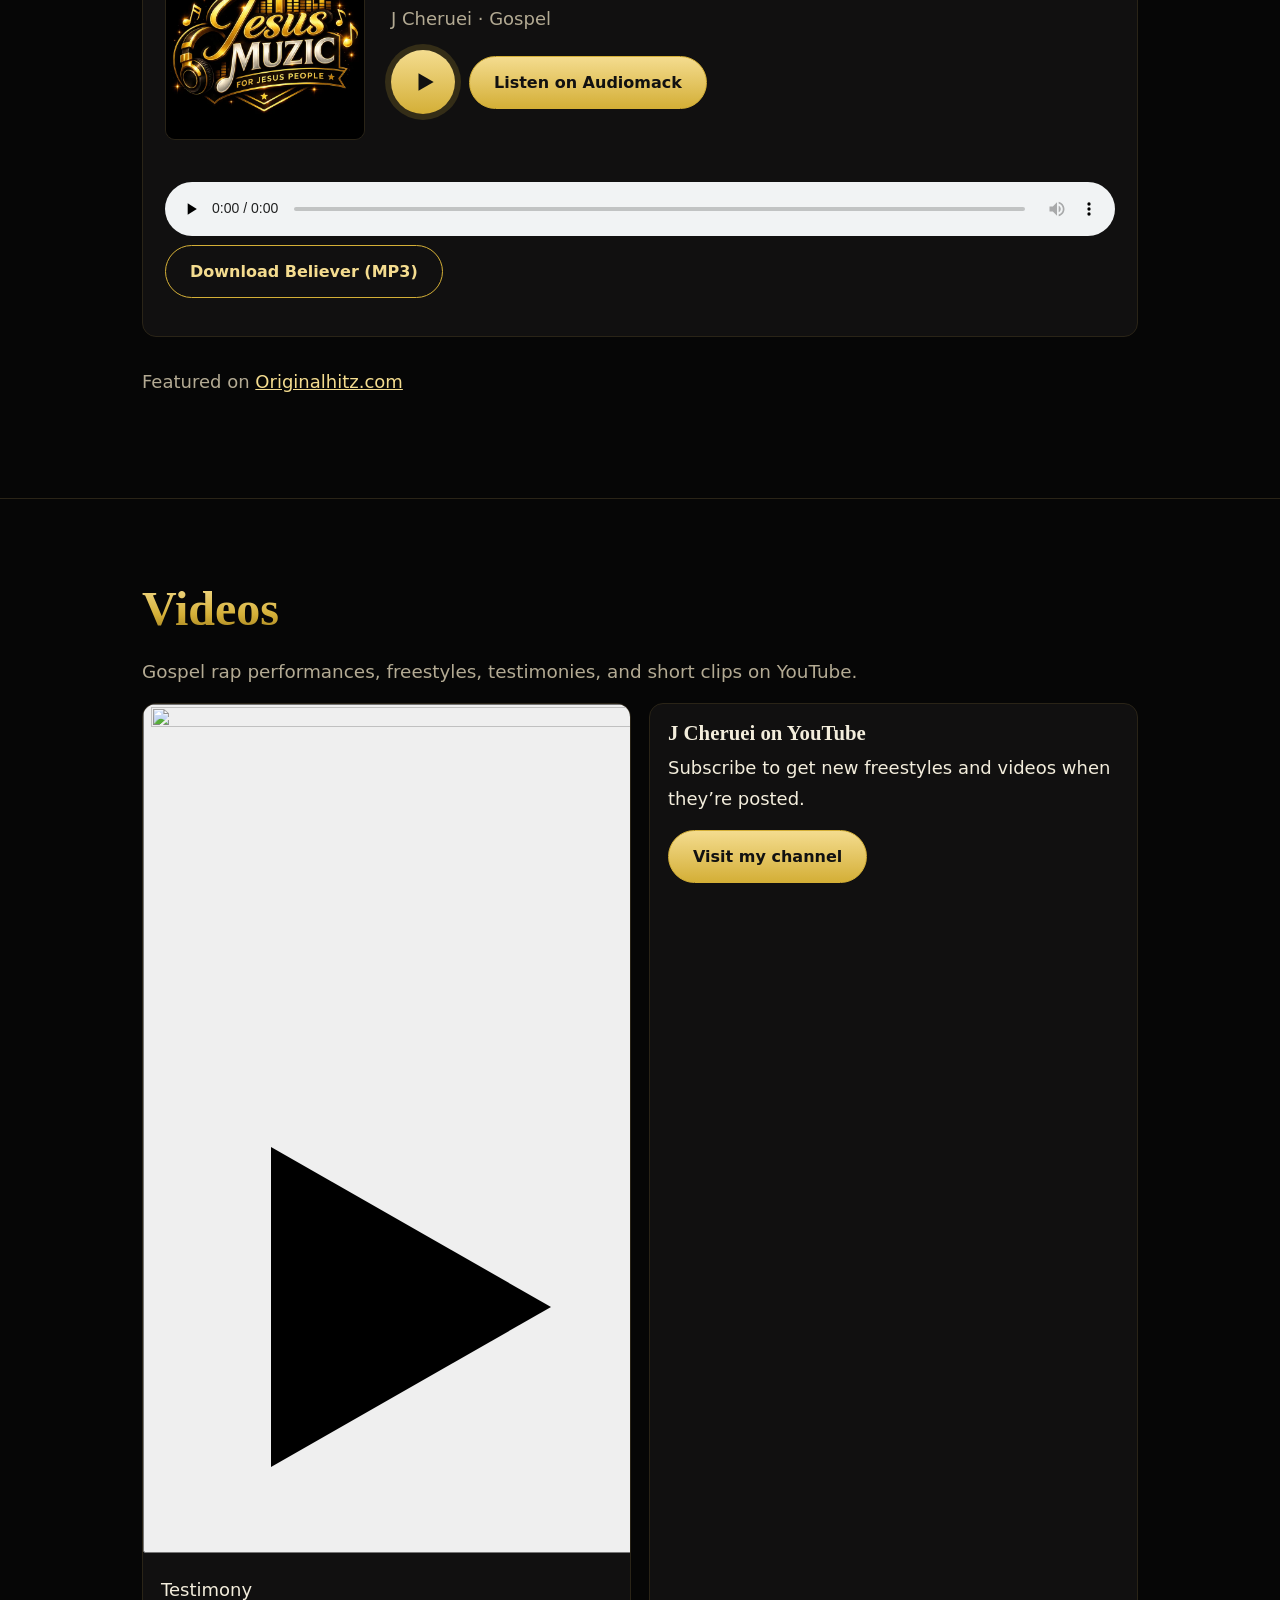
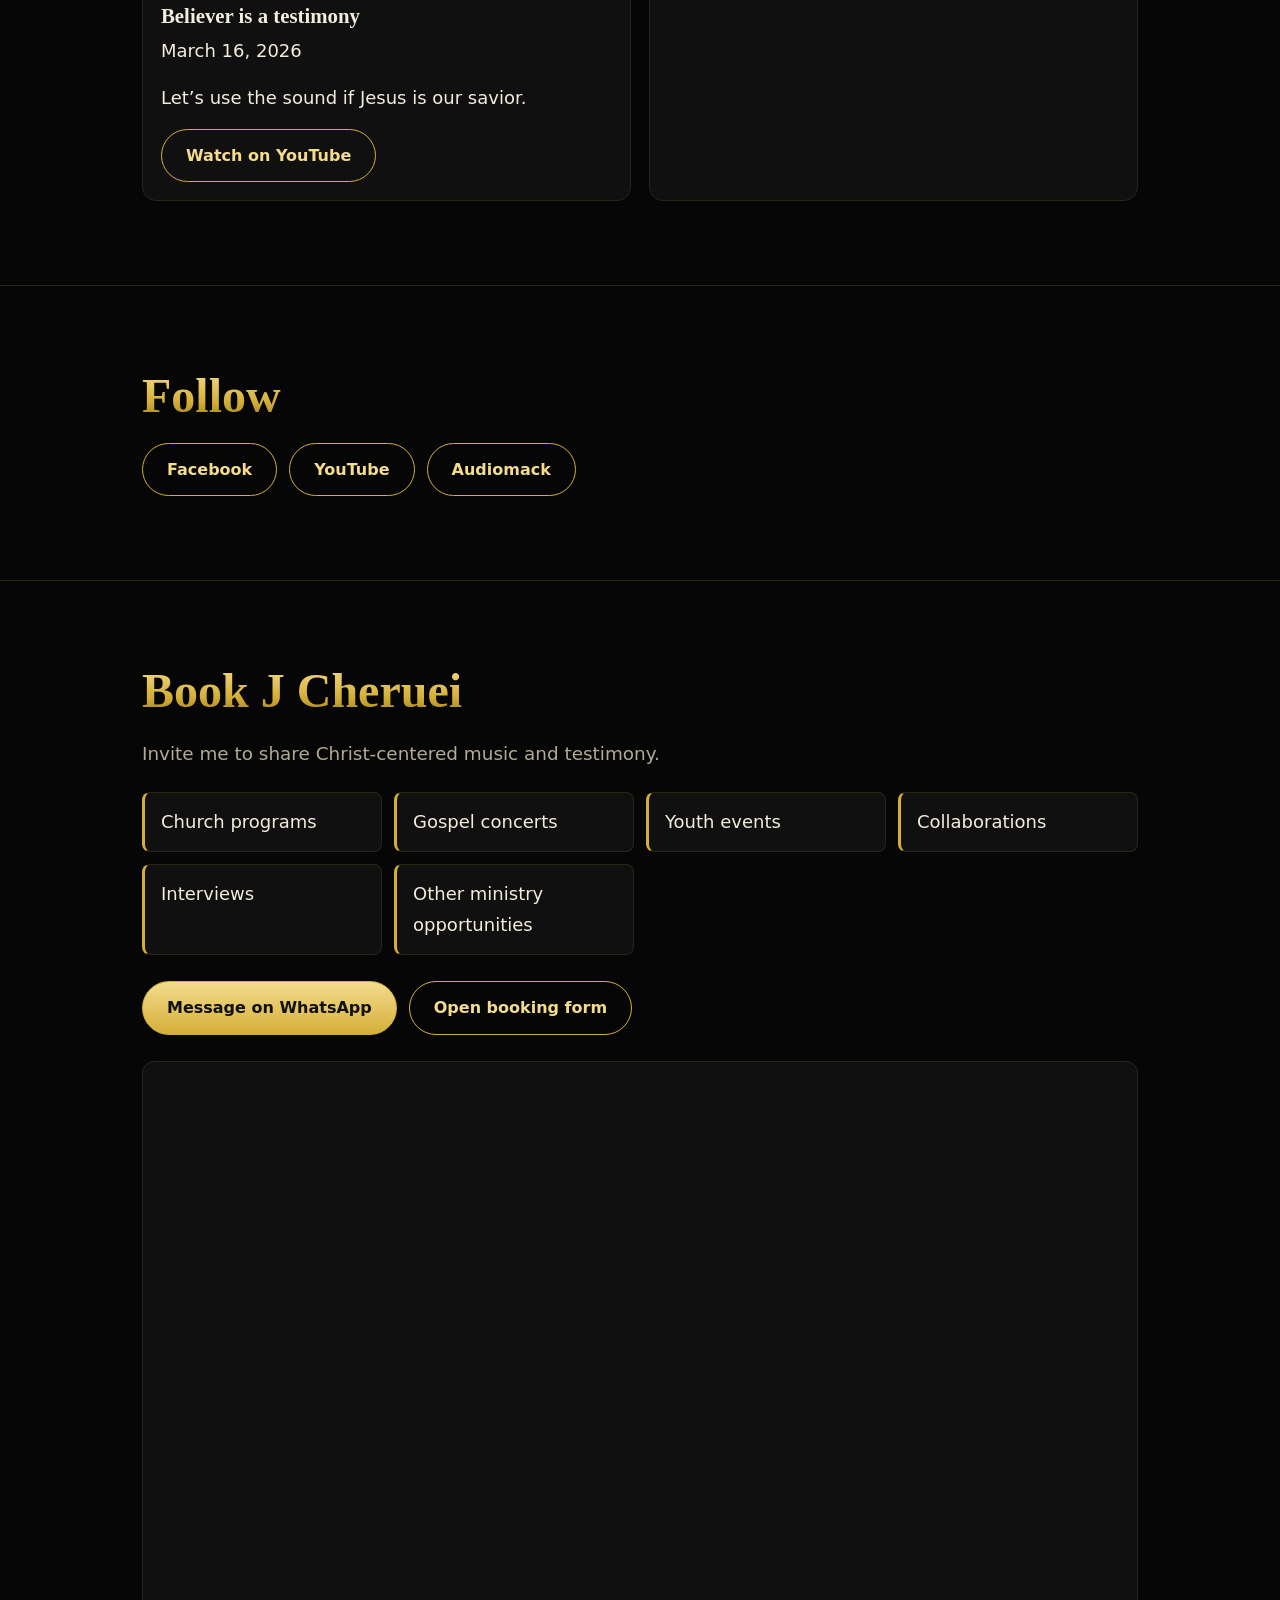
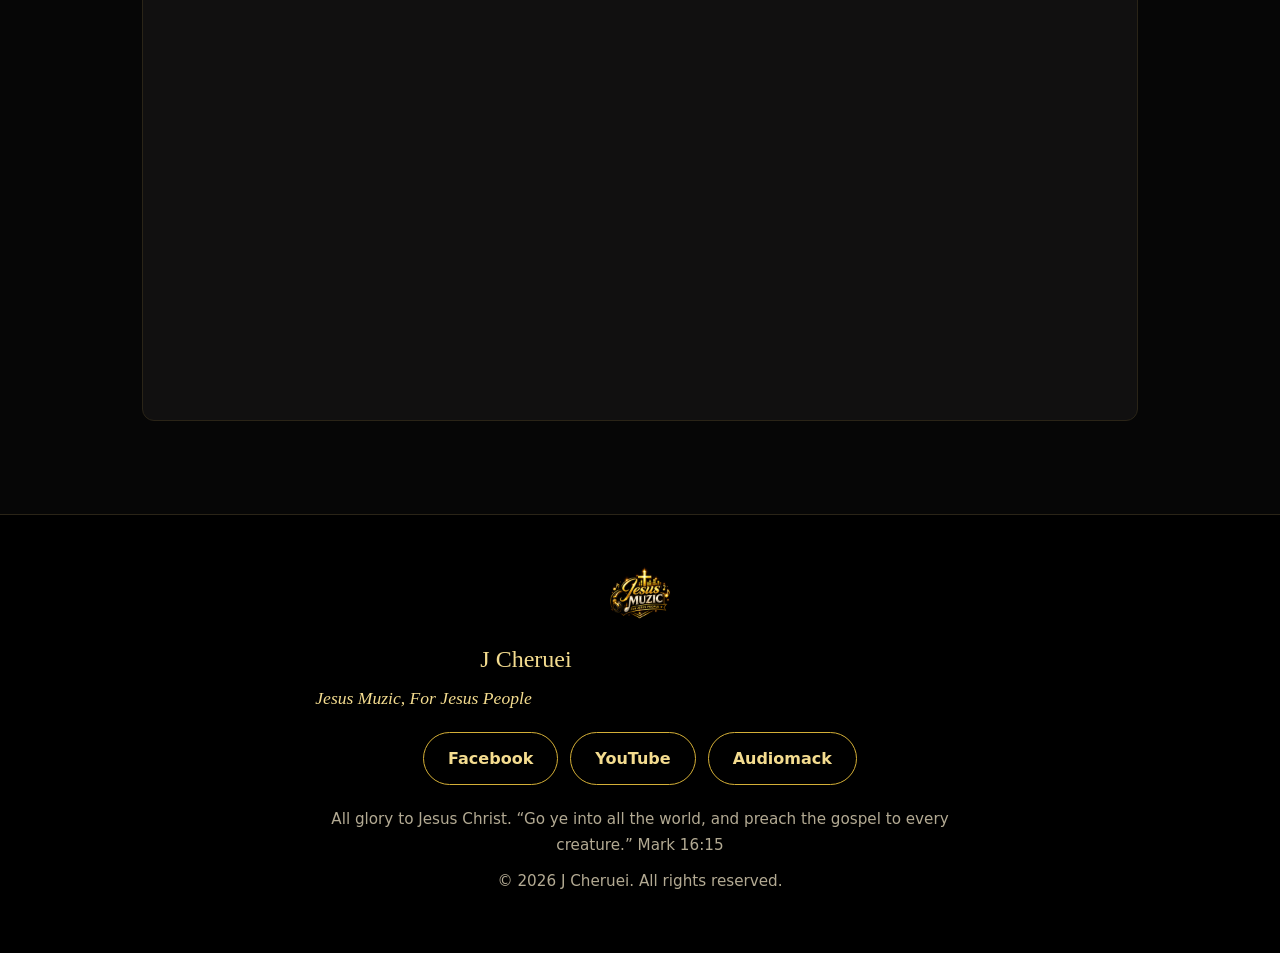
==== commit d64d0df3: "Update index.html" ====
--- a/index.html
+++ b/index.html
@@ -138,24 +138,15 @@
   <div class="wrap">
     <h2>Videos</h2>
     <p class="lead">Gospel rap performances, freestyles, testimonies, and short clips on YouTube.</p>
-    <div class="videos">
-
-      <div class="video">
+    <!-- Video cards appear here automatically from the file videos.json -->
+    <div class="videos" id="video-list">
+      <div class="video channel">
         <div class="body">
           <h3>J Cheruei on YouTube</h3>
           <p>Subscribe to get new freestyles and videos when they’re posted.</p>
           <a class="btn gold" href="https://www.youtube.com/@jesusmuzic.rap1" target="_blank" rel="noopener">Visit my channel</a>
         </div>
       </div>
-
-      <!--
-        ADD A VIDEO: copy the whole block below, paste it above this comment, and replace VIDEO_ID
-        with the code from your YouTube link (the letters after v= or after youtu.be/).
-      <div class="video">
-        <iframe src="https://www.youtube-nocookie.com/embed/VIDEO_ID" title="Video title" loading="lazy" allowfullscreen></iframe>
-        <div class="body"><h3>Video title</h3></div>
-      </div>
-      -->
     </div>
   </div>
 </section>
@@ -240,6 +231,73 @@
   });
 });
  </script>
+
+ <!-- ============ VIDEO GALLERY SCRIPT ============ -->
+<script>
+(function () {
+  var list = document.getElementById('video-list');
+  if (!list) return;
+  var channel = list.querySelector('.channel');
+
+  function el(tag, cls, text) {
+    var n = document.createElement(tag);
+    if (cls) n.className = cls;
+    if (text) n.textContent = text;
+    return n;
+  }
+
+  fetch('videos.json').then(function (r) {
+    if (!r.ok) throw new Error('no file');
+    return r.json();
+  }).then(function (items) {
+    items.forEach(function (v) {
+      if (!v || !/^[\w-]{11}$/.test(v.id)) return;
+      var isShort = v.format === 'short';
+      var card = el('article', 'video' + (isShort ? ' short' : ''));
+
+      var btn = el('button', 'vthumb');
+      btn.type = 'button';
+      btn.setAttribute('aria-label', 'Play video: ' + v.title);
+      btn.dataset.id = v.id;
+      var img = el('img');
+      img.src = 'https://i.ytimg.com/vi/' + v.id + '/hqdefault.jpg';
+      img.alt = '';
+      img.width = 480; img.height = 360; img.loading = 'lazy';
+      var play = el('span', 'vplay');
+      play.setAttribute('aria-hidden', 'true');
+      play.innerHTML = '<svg viewBox="0 0 24 24"><path d="M6 4l14 8-14 8z"/></svg>';
+      btn.appendChild(img); btn.appendChild(play);
+
+      var body = el('div', 'body');
+      if (v.category) body.appendChild(el('span', 'tag', v.category));
+      body.appendChild(el('h3', '', v.title));
+      if (v.date) {
+        var d = new Date(v.date + 'T12:00:00Z');
+        if (!isNaN(d)) body.appendChild(el('p', 'date', d.toLocaleDateString('en-US', { year: 'numeric', month: 'long', day: 'numeric', timeZone: 'UTC' })));
+      }
+      if (v.description) body.appendChild(el('p', '', v.description));
+      var a = el('a', 'btn', 'Watch on YouTube');
+      a.href = 'https://www.youtube.com/' + (isShort ? 'shorts/' : 'watch?v=') + v.id;
+      a.target = '_blank'; a.rel = 'noopener';
+      body.appendChild(a);
+
+      card.appendChild(btn); card.appendChild(body);
+      list.insertBefore(card, channel);
+    });
+  }).catch(function () {});
+
+  list.addEventListener('click', function (e) {
+    var b = e.target.closest('.vthumb');
+    if (!b) return;
+    var f = document.createElement('iframe');
+    f.src = 'https://www.youtube-nocookie.com/embed/' + b.dataset.id + '?autoplay=1&rel=0&playsinline=1';
+    f.title = b.getAttribute('aria-label').replace('Play video: ', '');
+    f.allow = 'autoplay; encrypted-media; picture-in-picture; fullscreen';
+    f.allowFullscreen = true;
+    b.replaceWith(f);
+  });
+})();
+</script>
  
 <!-- ============ PLAY BUTTON SCRIPT ============ -->
 <script>
--- a/style.css
+++ b/style.css
@@ -115,3 +115,9 @@
 .wa:hover{filter:brightness(1.1)}
 .wa svg{width:34px;height:34px;fill:#fff}
 .player audio{width:100%}
+
+/* About story */
+.story-block{margin:0 0 44px;max-width:68ch}
+.story-block h3{font-size:clamp(1.5rem,4.5vw,2rem);color:var(--gold-light);margin-bottom:16px;padding-left:14px;border-left:3px solid var(--gold)}
+.story-block p{line-height:1.85}
+.story .closing{font-family:var(--serif);font-style:italic;font-size:1.3rem;color:var(--gold-light);margin-top:24px}
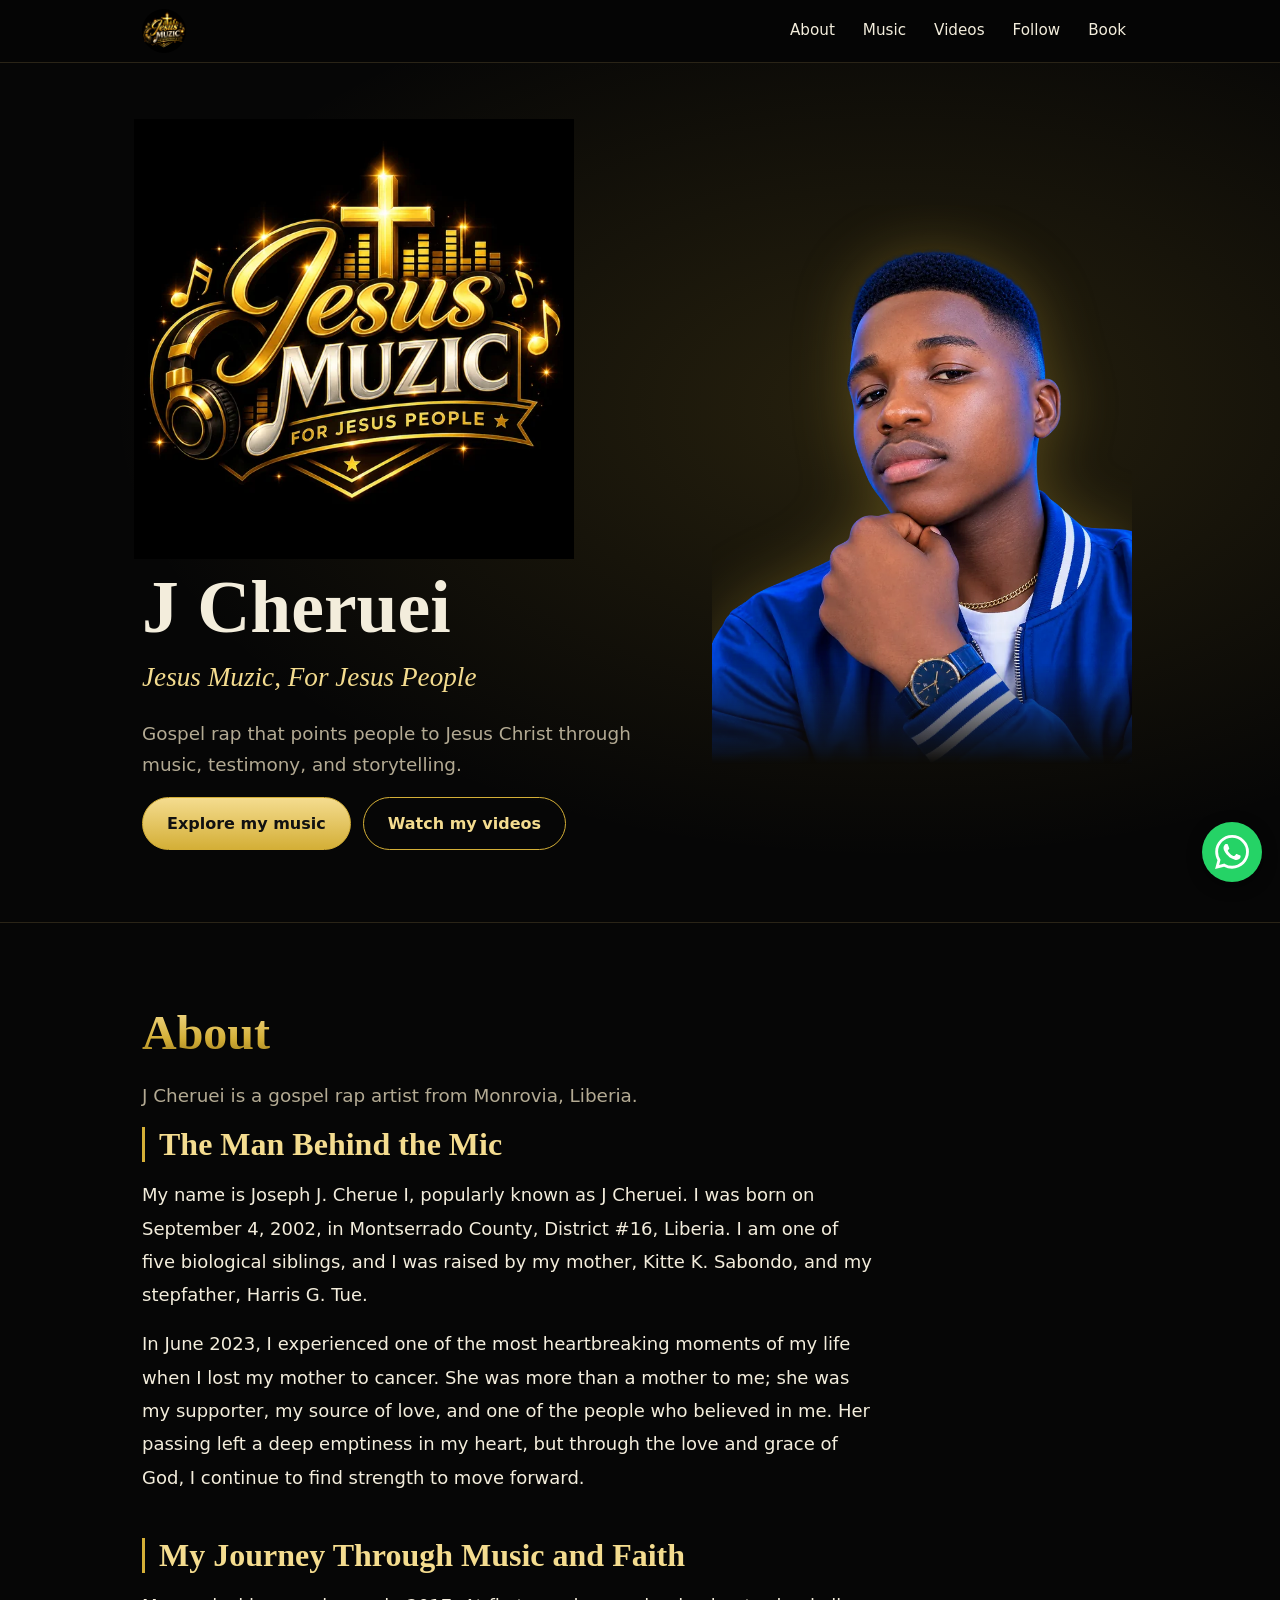
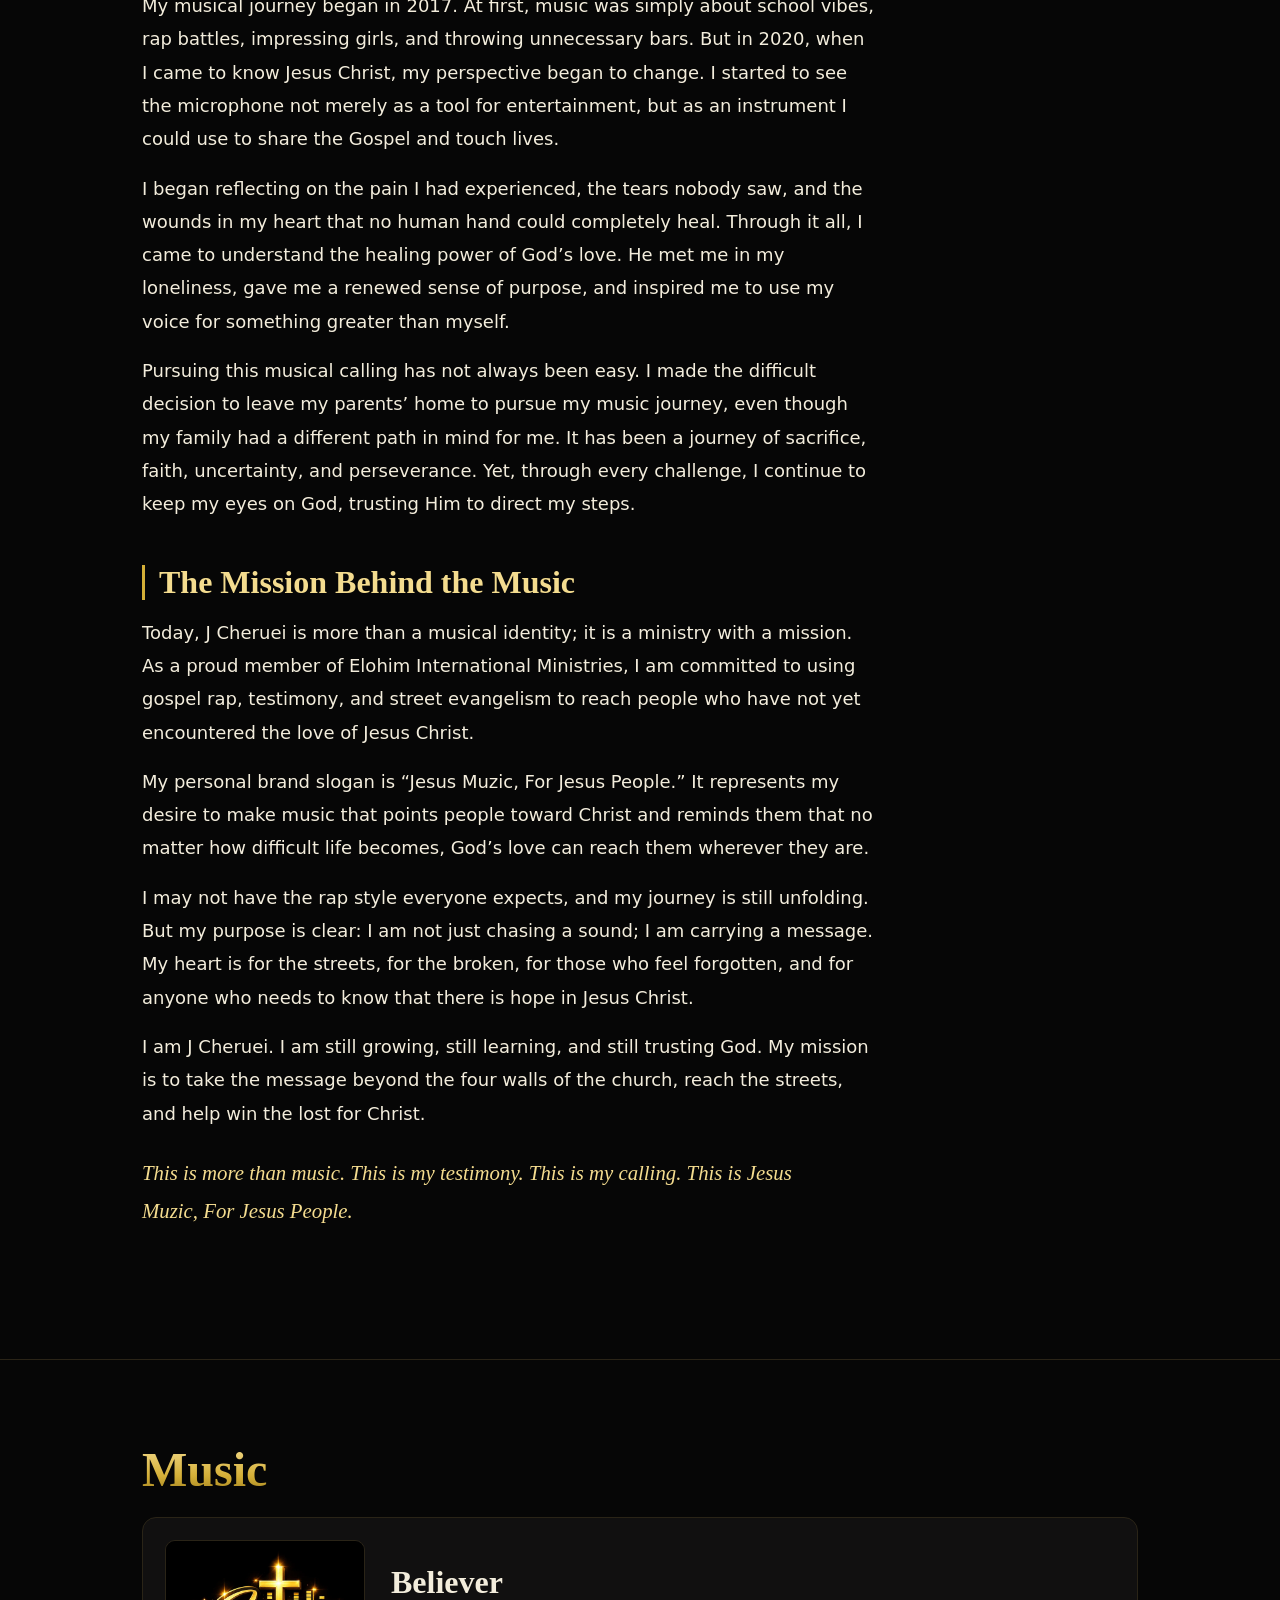
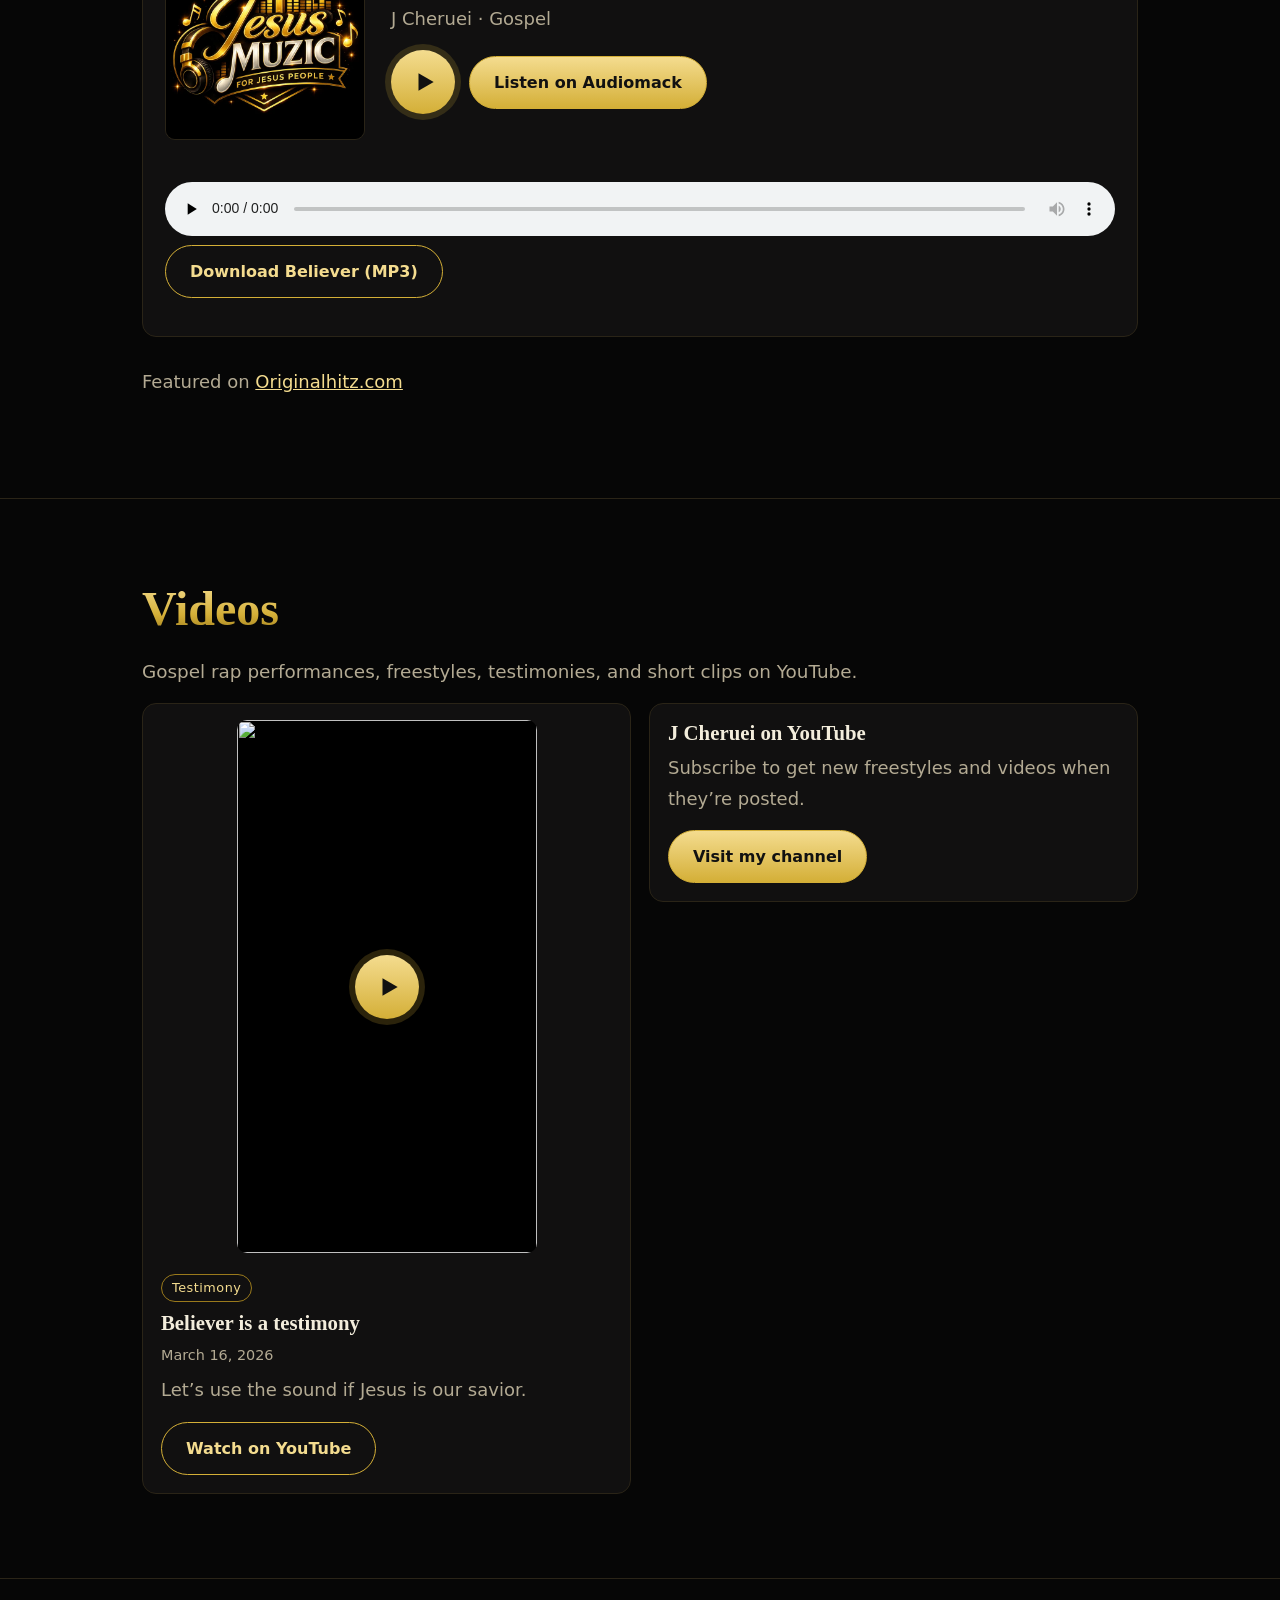
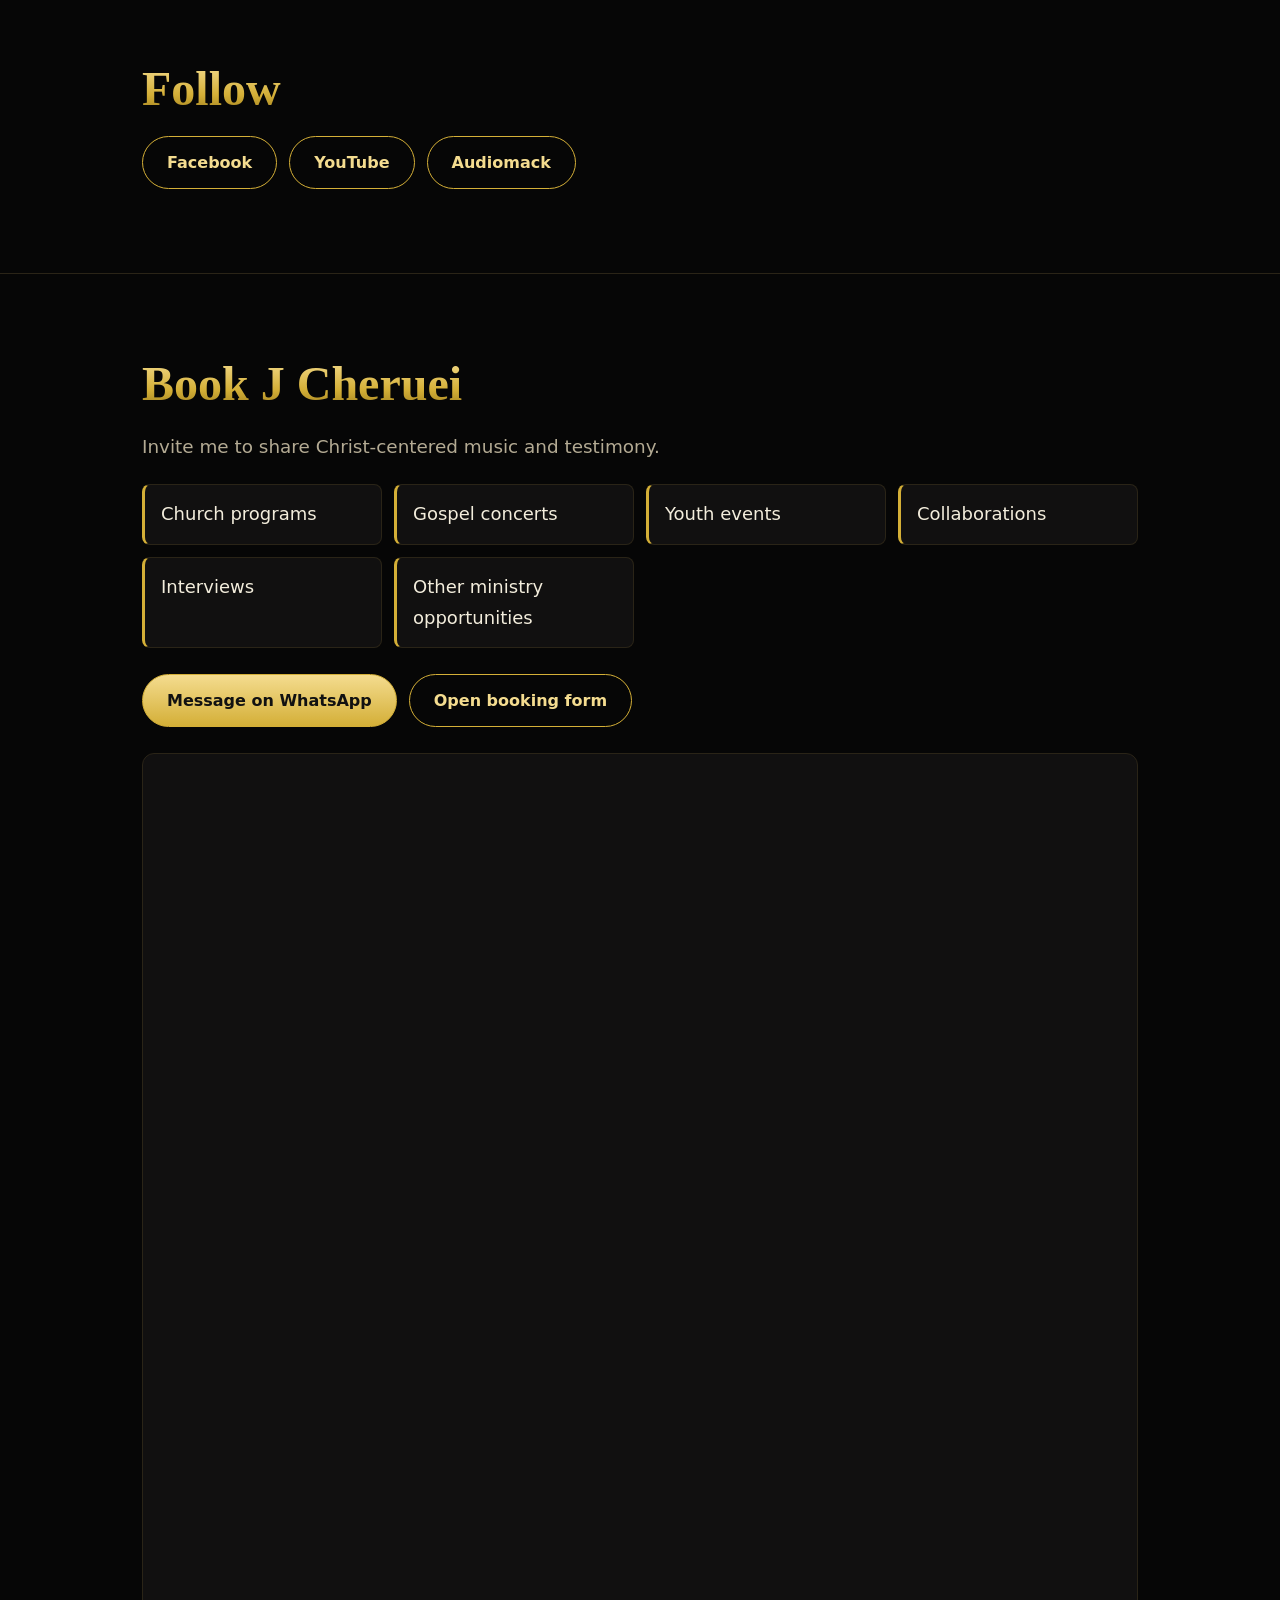
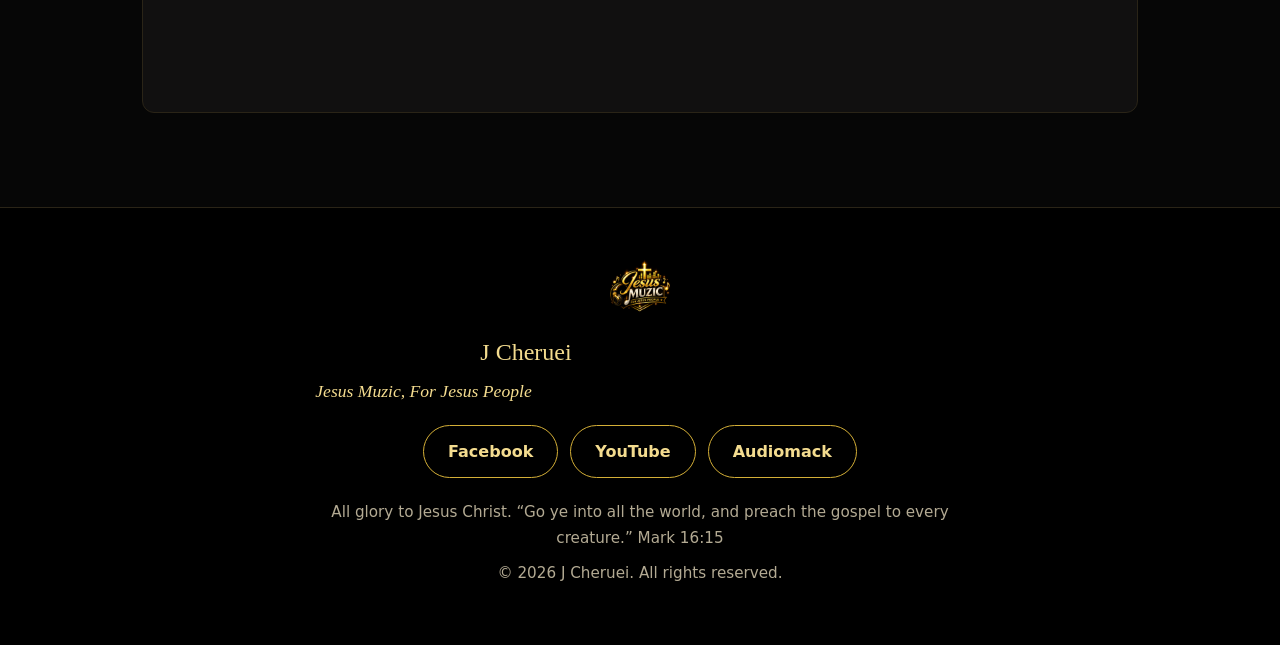
==== commit 77d949b9: "Update index.html" ====
--- a/index.html
+++ b/index.html
@@ -57,7 +57,7 @@
         <a class="btn" href="#videos">Watch my videos</a>
       </div>
     </div>
-    <img class="photo fade" src="images/j-cheruei-photo.webp" width="760" height="1013" alt="J Cheruei, gospel rap artist, in a blue varsity jacket" fetchpriority="high">
+    <img class="photo fade" src="images/j-cheruei-photo.webp" width="760" height="1013" alt="J Cheruei, gospel rap artist, in a black hoodie" fetchpriority="high">
   </div>
 </section>
 
--- a/style.css
+++ b/style.css
@@ -121,3 +121,16 @@
 .story-block h3{font-size:clamp(1.5rem,4.5vw,2rem);color:var(--gold-light);margin-bottom:16px;padding-left:14px;border-left:3px solid var(--gold)}
 .story-block p{line-height:1.85}
 .story .closing{font-family:var(--serif);font-style:italic;font-size:1.3rem;color:var(--gold-light);margin-top:24px}
+
+/* Video gallery */
+.videos{align-items:start}
+.video .vthumb{position:relative;display:block;width:100%;aspect-ratio:16/9;padding:0;border:0;background:#000;cursor:pointer;overflow:hidden}
+.video .vthumb img{width:100%;height:100%;object-fit:cover;display:block;transition:transform .3s}
+.video .vthumb:hover img{transform:scale(1.03)}
+.video .vplay{position:absolute;inset:0;margin:auto;width:64px;height:64px;border-radius:50%;background:linear-gradient(180deg,var(--gold-light),var(--gold));display:flex;align-items:center;justify-content:center;box-shadow:0 0 0 6px rgba(212,175,55,.2)}
+.video .vplay svg{width:26px;height:26px;fill:#111;margin-left:4px}
+.video.short .vthumb,.video.short iframe{aspect-ratio:9/16;width:min(100%,300px);margin:16px auto 0;border-radius:10px}
+.video .tag{display:inline-block;font-size:.8rem;letter-spacing:.04em;color:var(--gold-light);border:1px solid var(--gold-deep);border-radius:999px;padding:2px 10px;margin-bottom:10px}
+.video .date{color:var(--muted);font-size:.9rem;margin:0 0 8px}
+.video .body p{color:var(--muted)}
+@media(prefers-reduced-motion:reduce){.video .vthumb img{transition:none}}
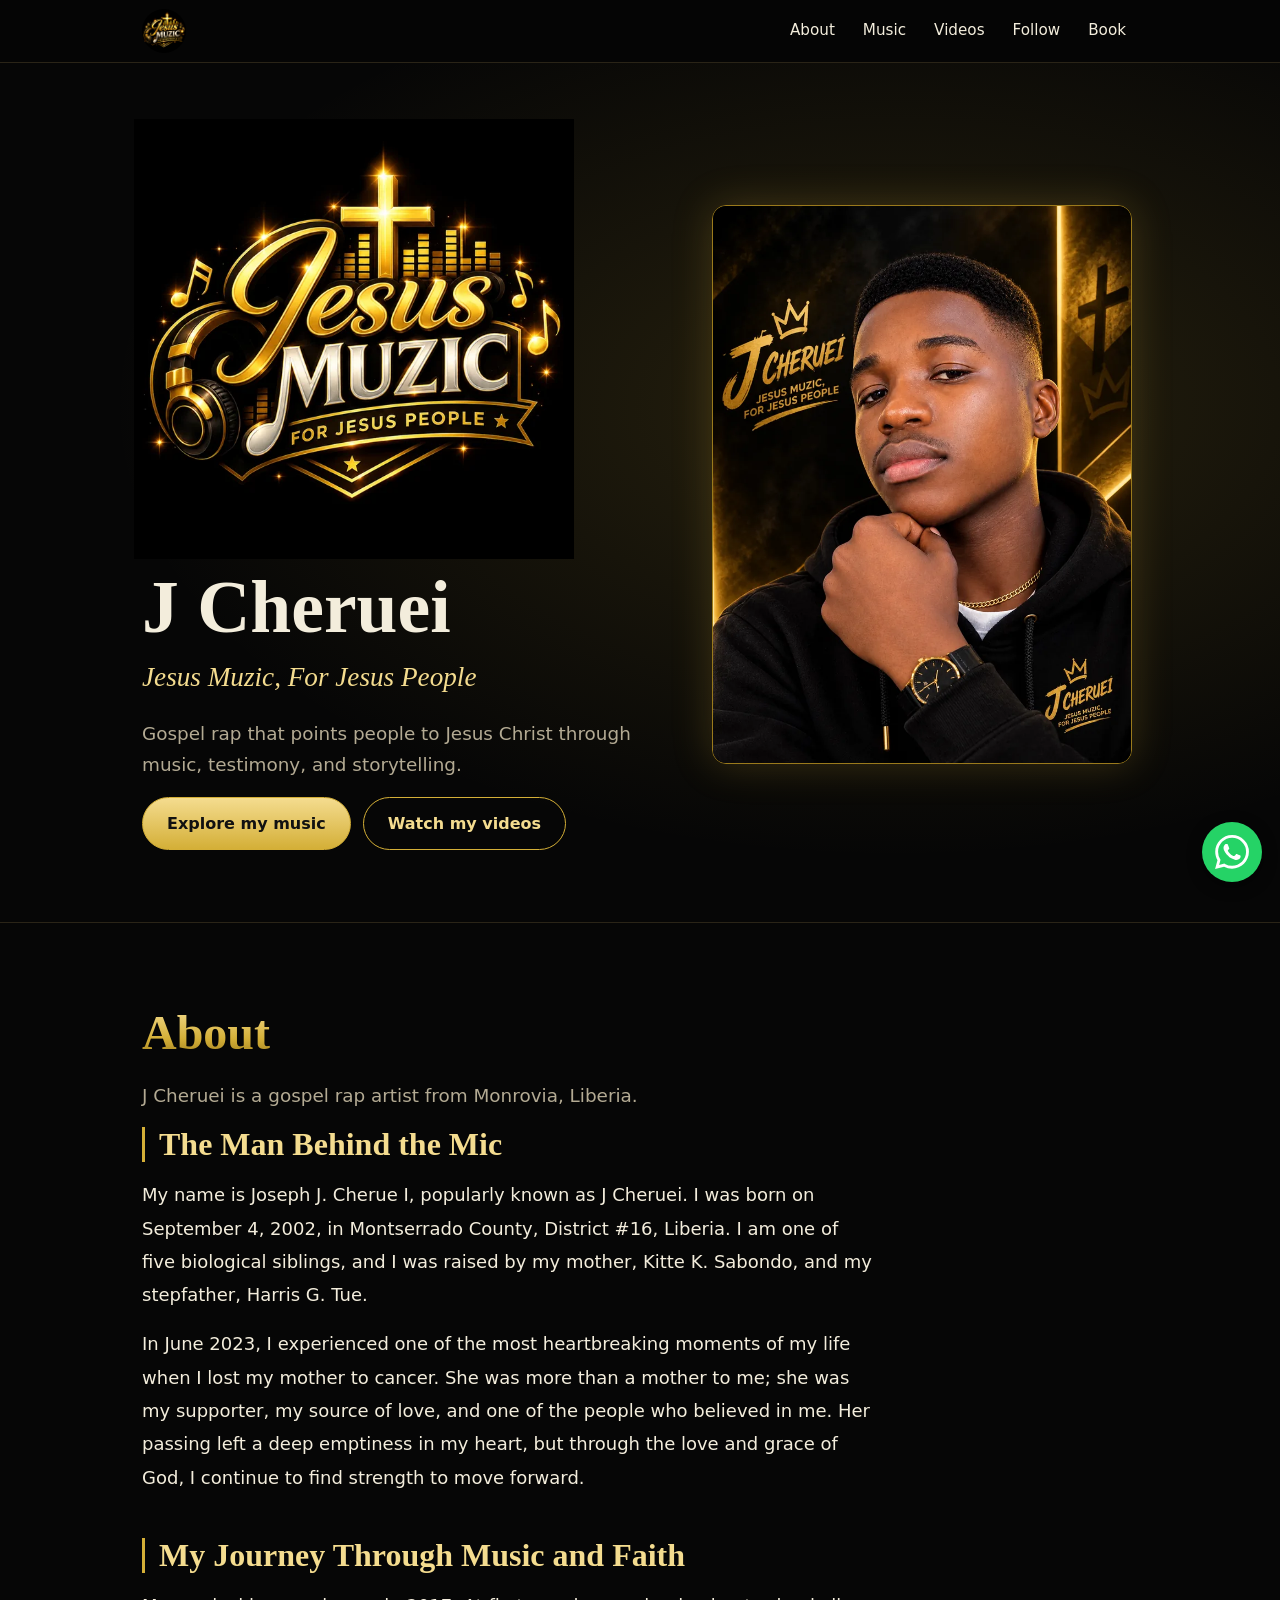
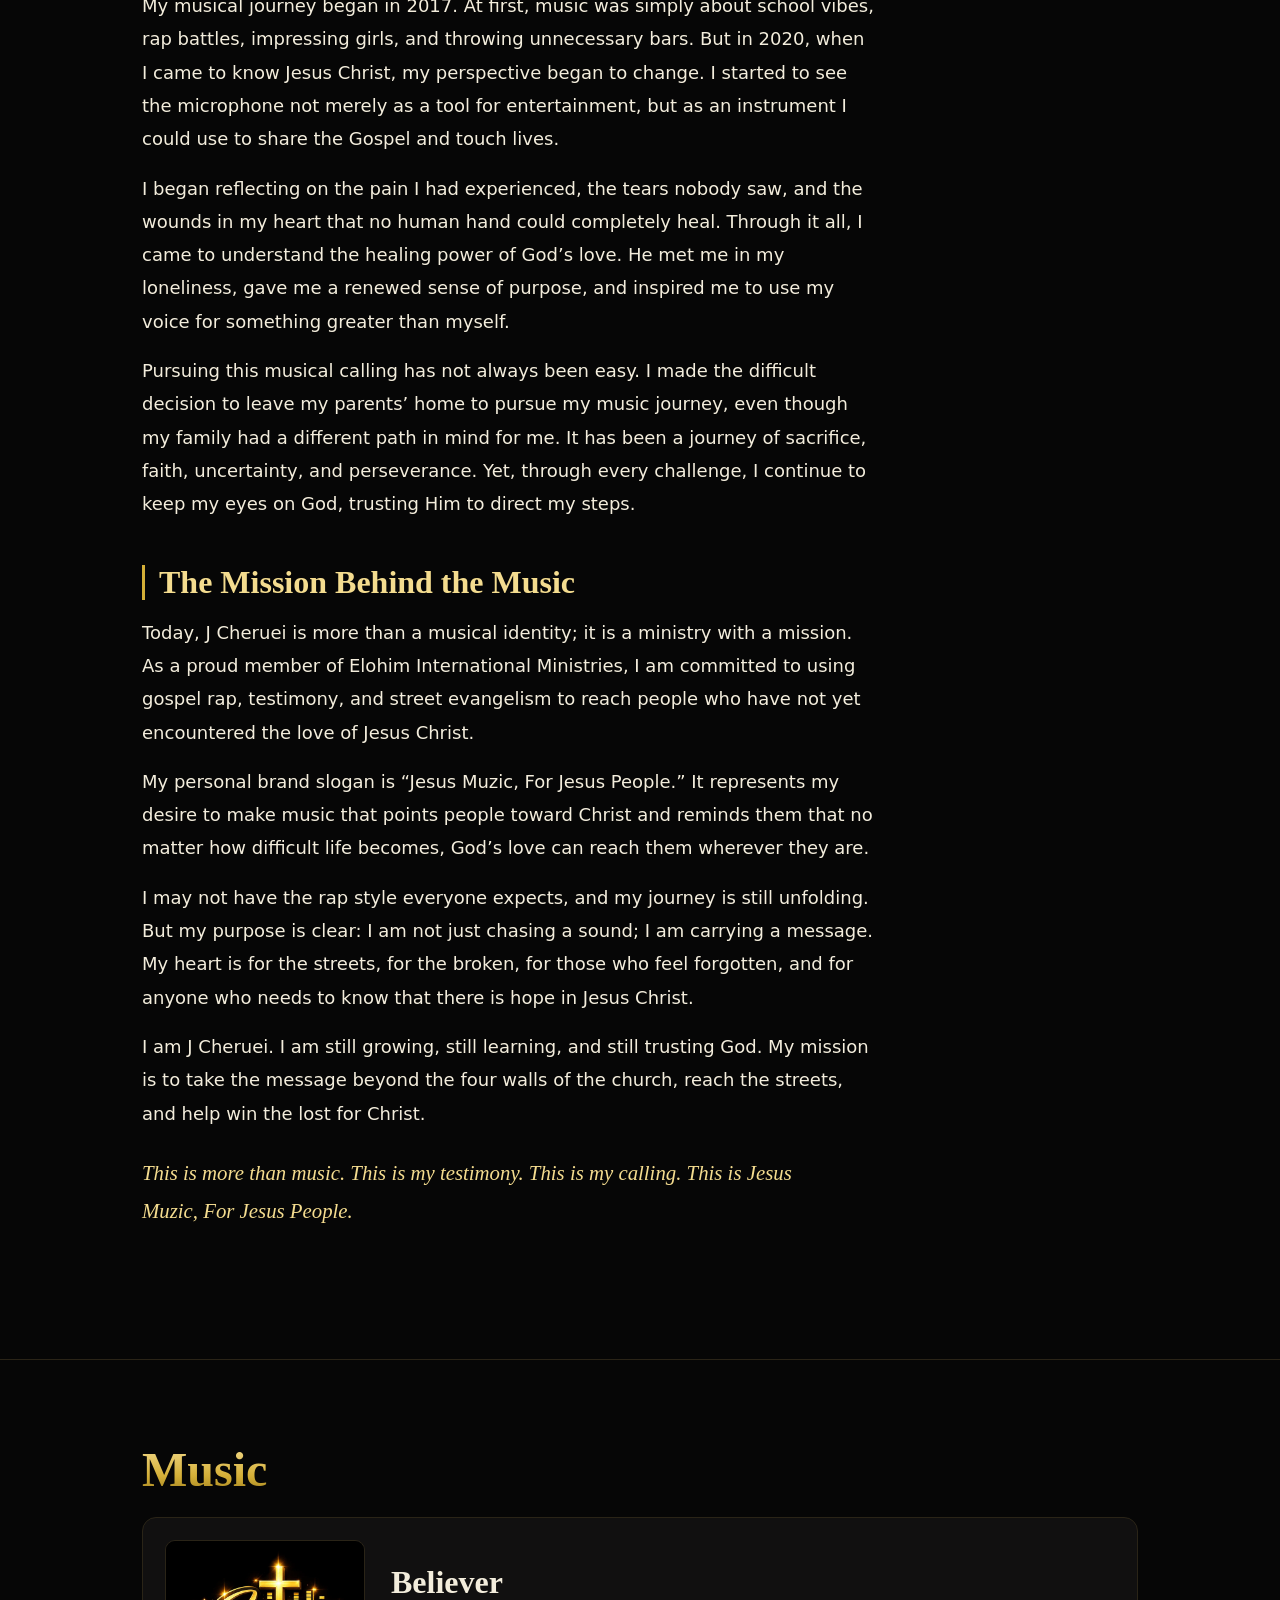
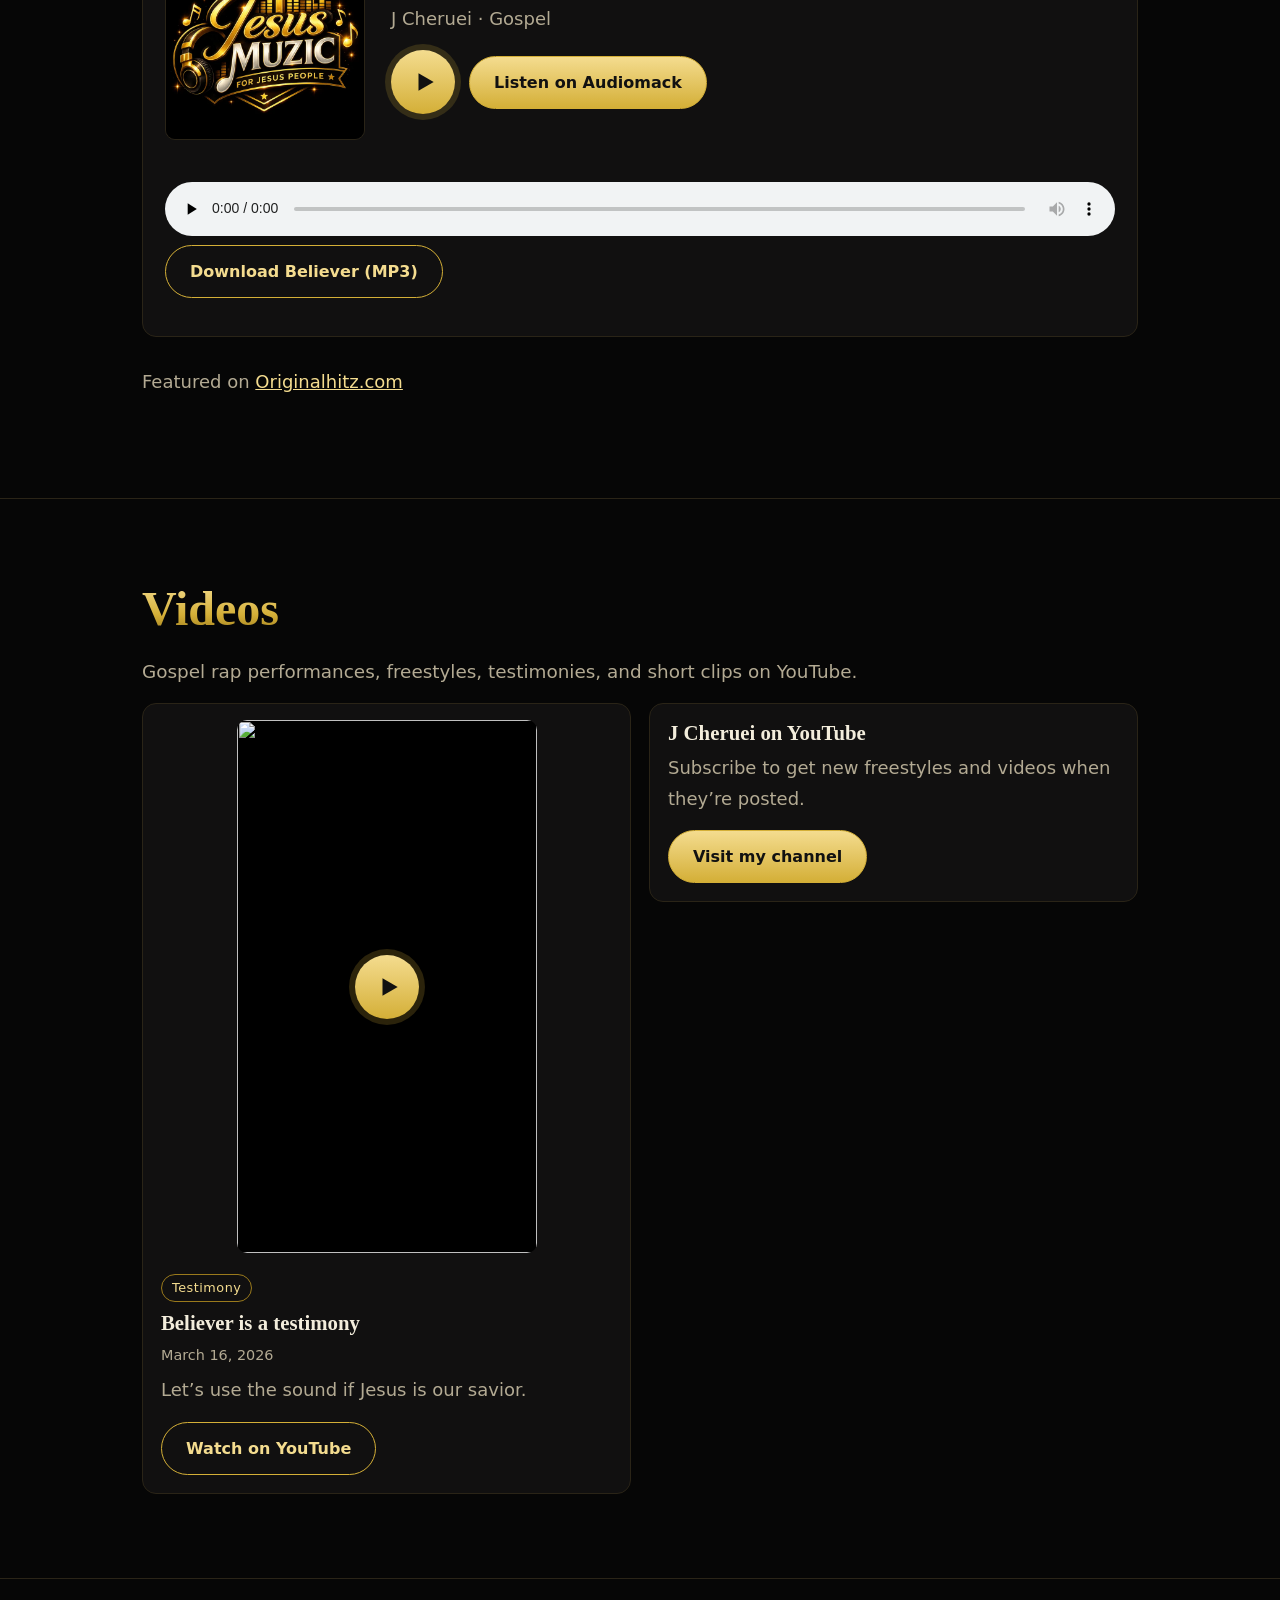
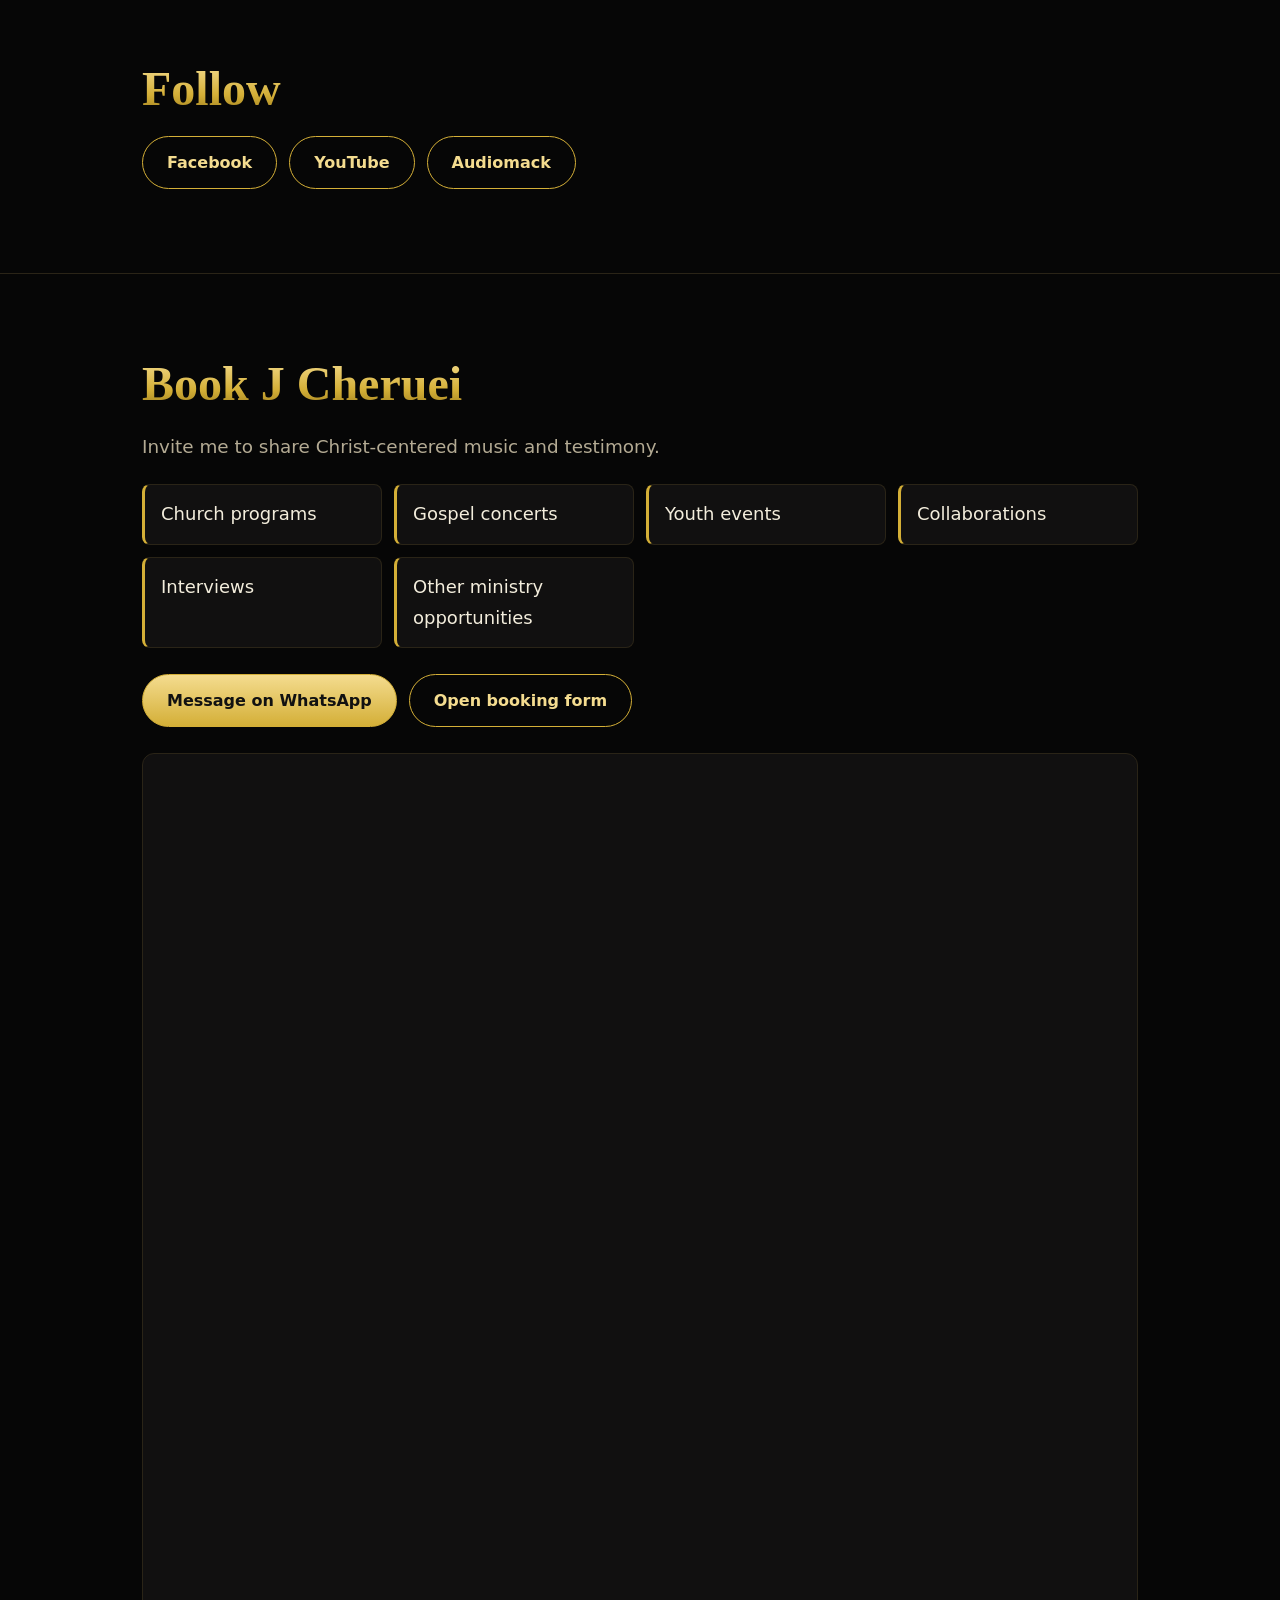
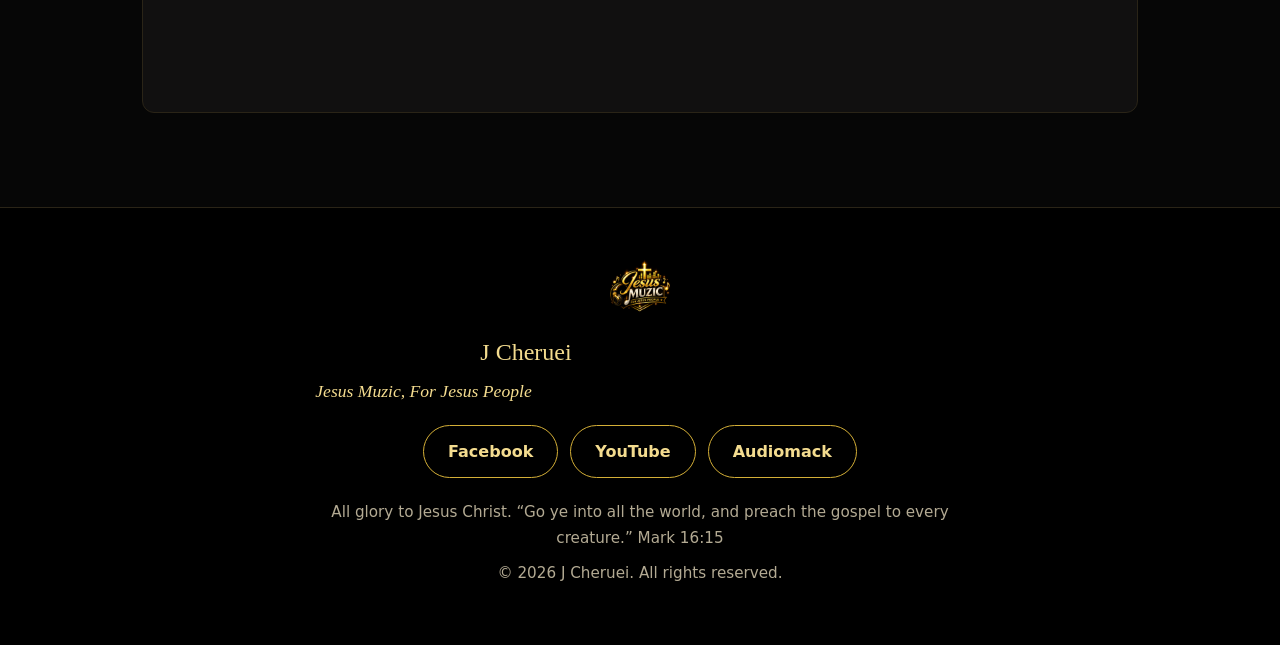
==== commit e6eb2069: "Update index.html" ====
--- a/index.html
+++ b/index.html
@@ -298,6 +298,23 @@
   });
 })();
 </script>
+
+<script>
+document.querySelectorAll('audio[data-tag]').forEach(function (a) {
+  var song = a.getAttribute('src'), tag = a.dataset.tag, state = 'idle';
+  a.addEventListener('play', function () {
+    if (state !== 'idle') return;
+    state = 'tag'; a.src = tag; a.play().catch(function () {});
+  });
+  a.addEventListener('error', function () {
+    if (state === 'tag') { state = 'song'; a.src = song; a.play().catch(function () {}); }
+  });
+  a.addEventListener('ended', function () {
+    if (state === 'tag') { state = 'song'; a.src = song; a.play().catch(function () {}); }
+    else if (state === 'song') { state = 'idle'; a.src = song; }
+  });
+});
+</script>
  
 <!-- ============ PLAY BUTTON SCRIPT ============ -->
 <script>
--- a/style.css
+++ b/style.css
@@ -134,3 +134,6 @@
 .video .date{color:var(--muted);font-size:.9rem;margin:0 0 8px}
 .video .body p{color:var(--muted)}
 @media(prefers-reduced-motion:reduce){.video .vthumb img{transition:none}}
+
+/* Framed hero photo */
+.hero .photo{-webkit-mask-image:none;mask-image:none;filter:none;border-radius:14px;border:1px solid var(--gold-deep);box-shadow:0 0 40px rgba(212,175,55,.22)}
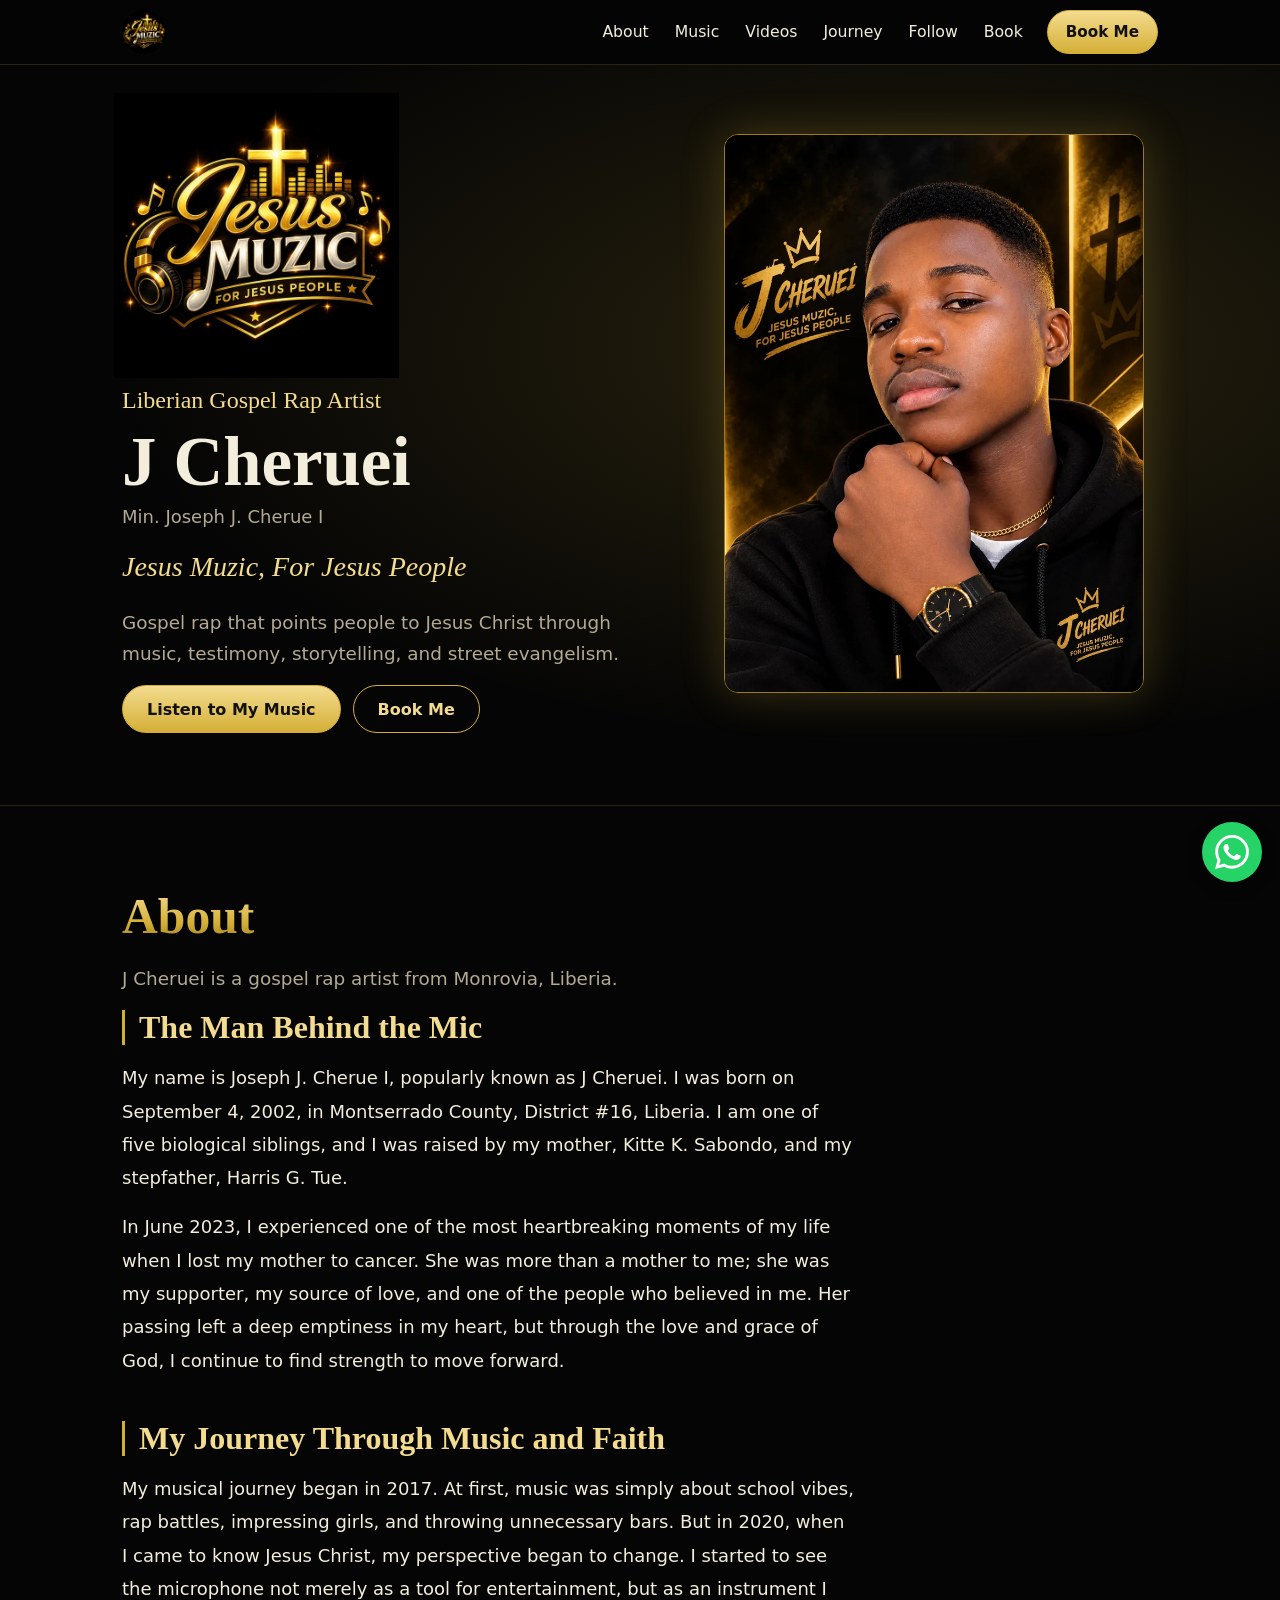
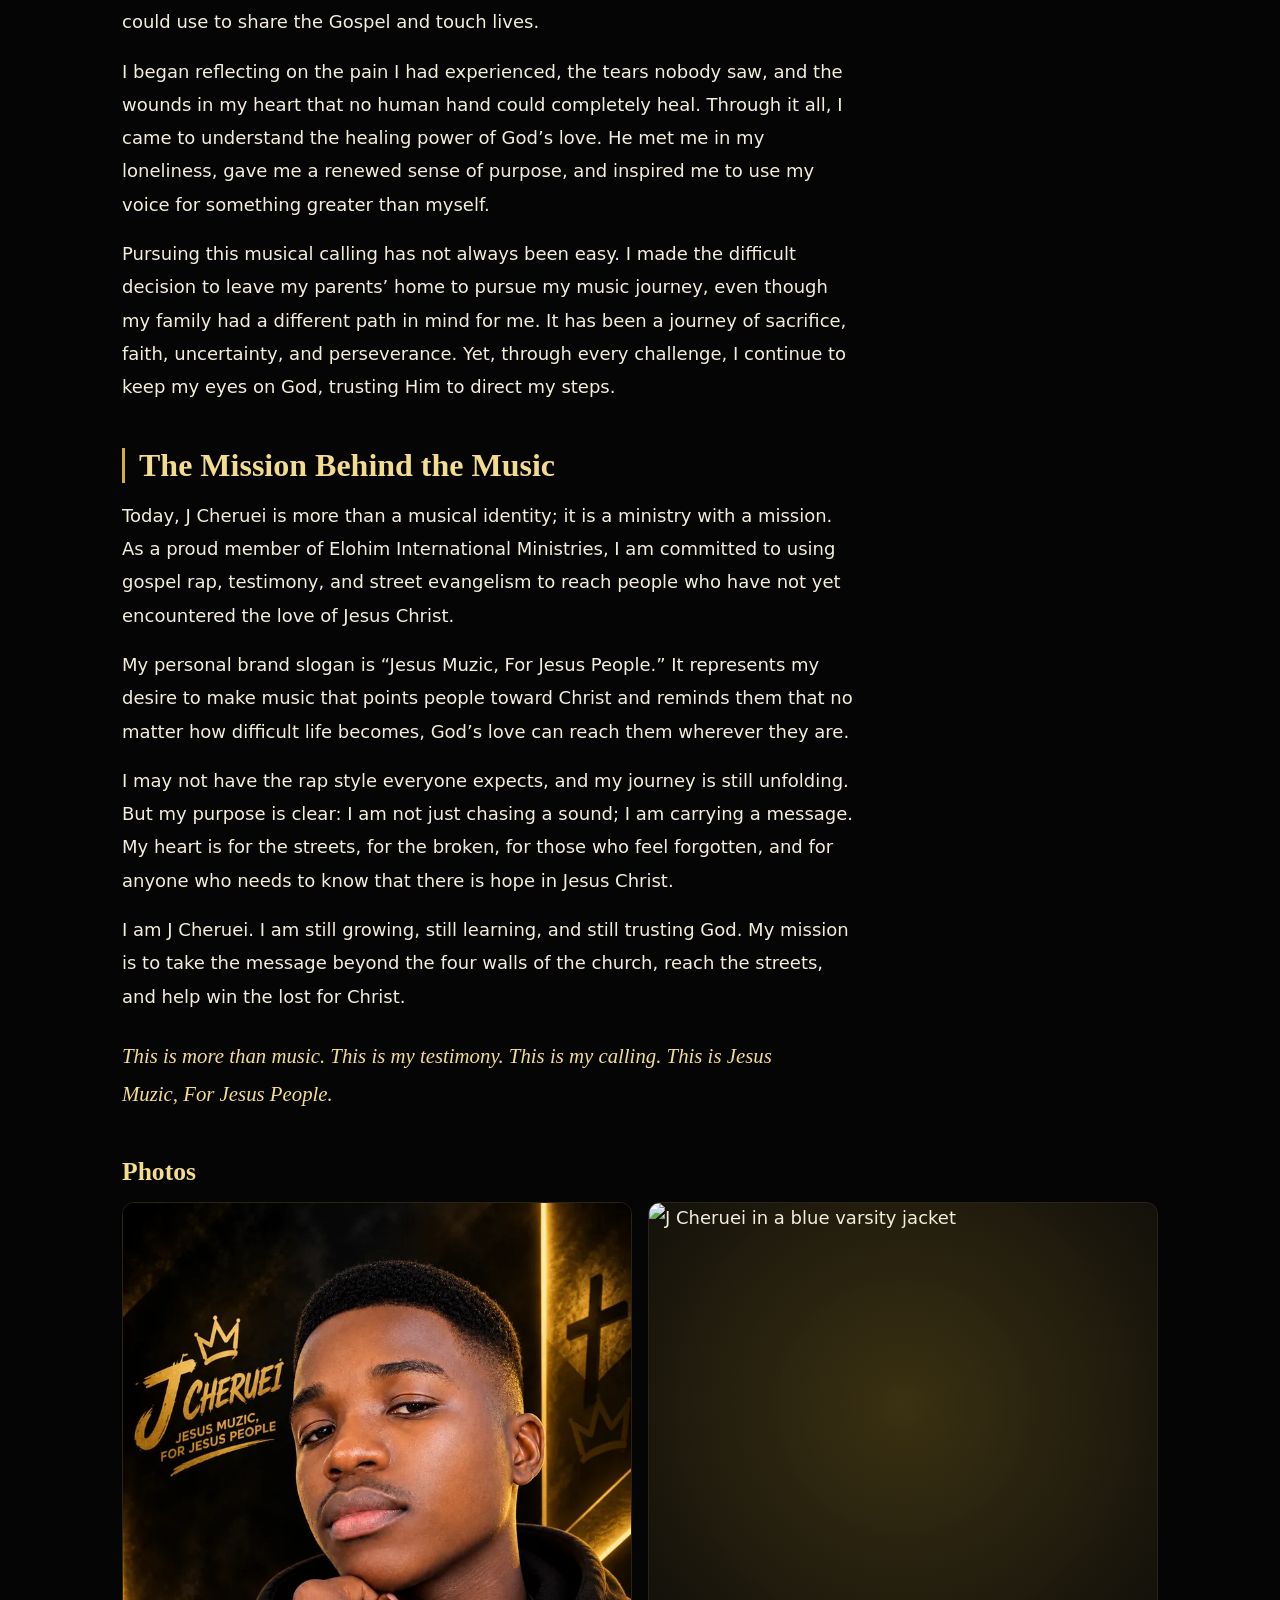
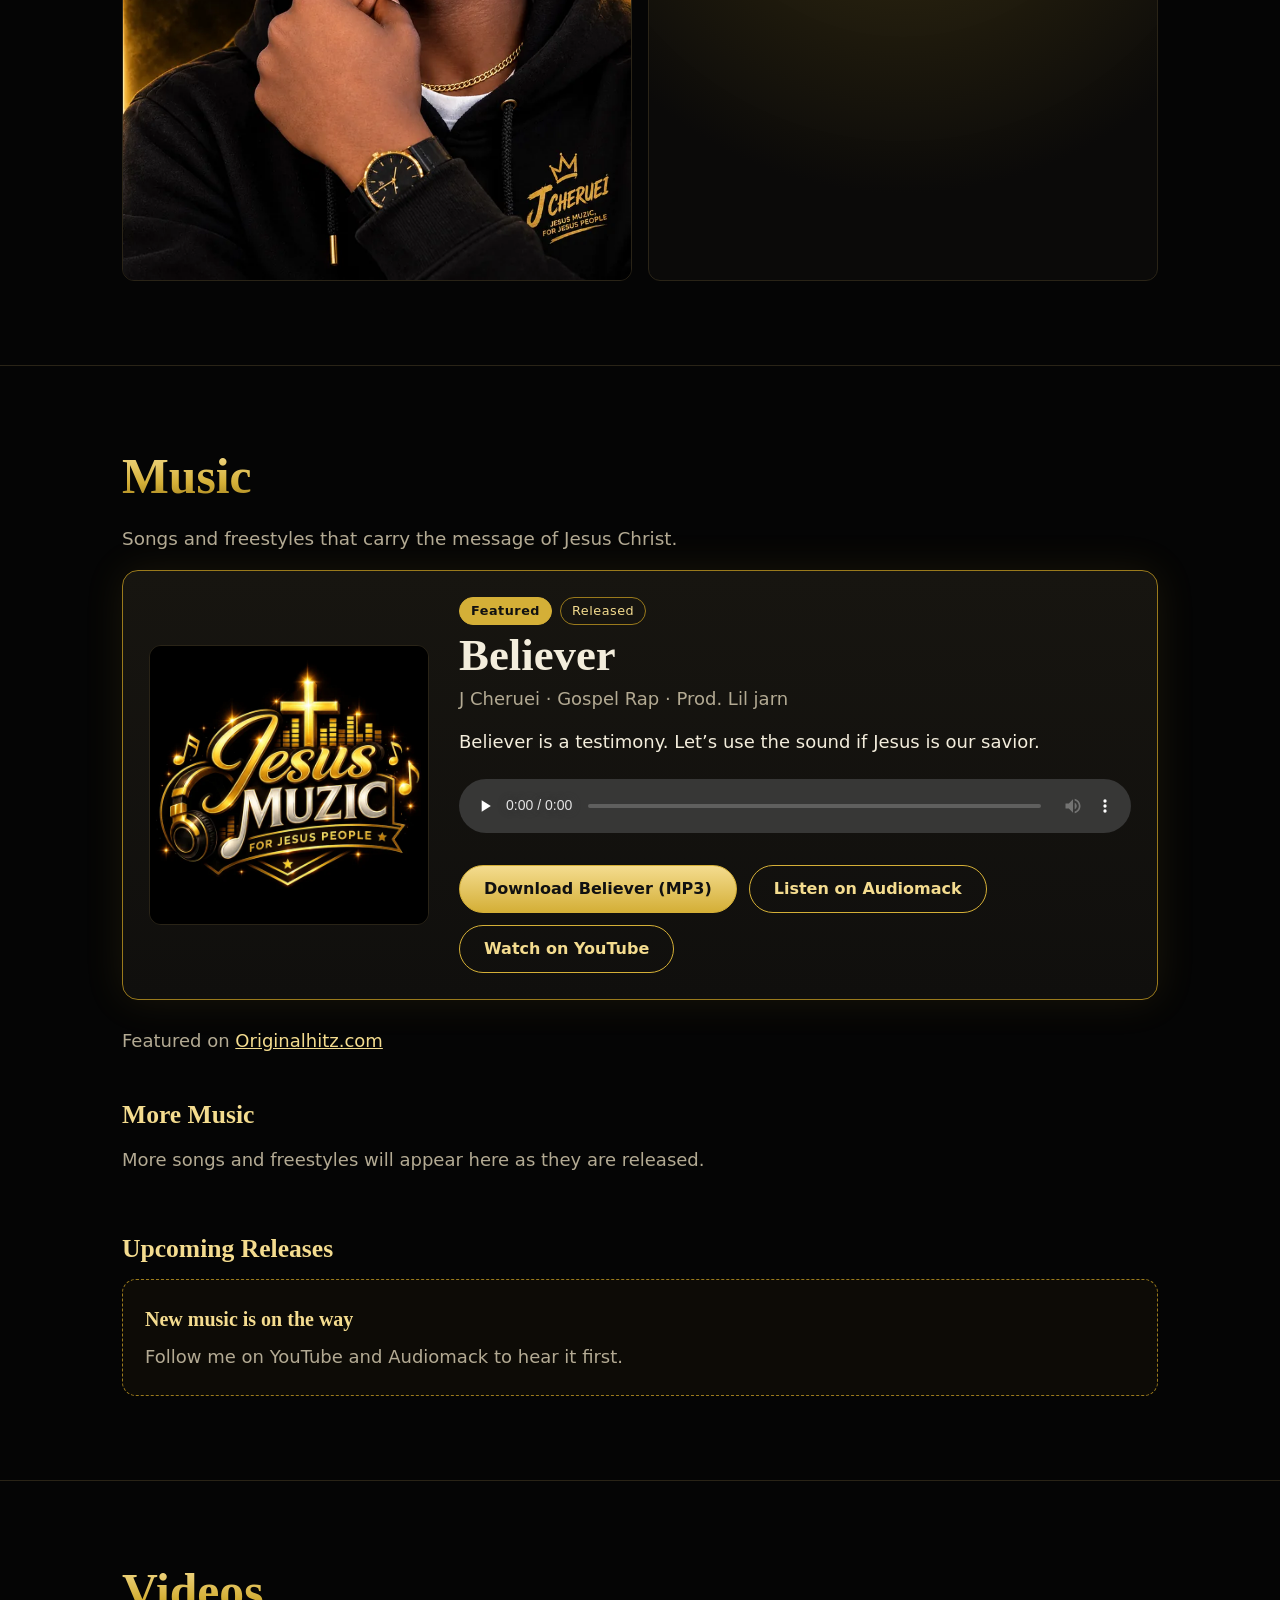
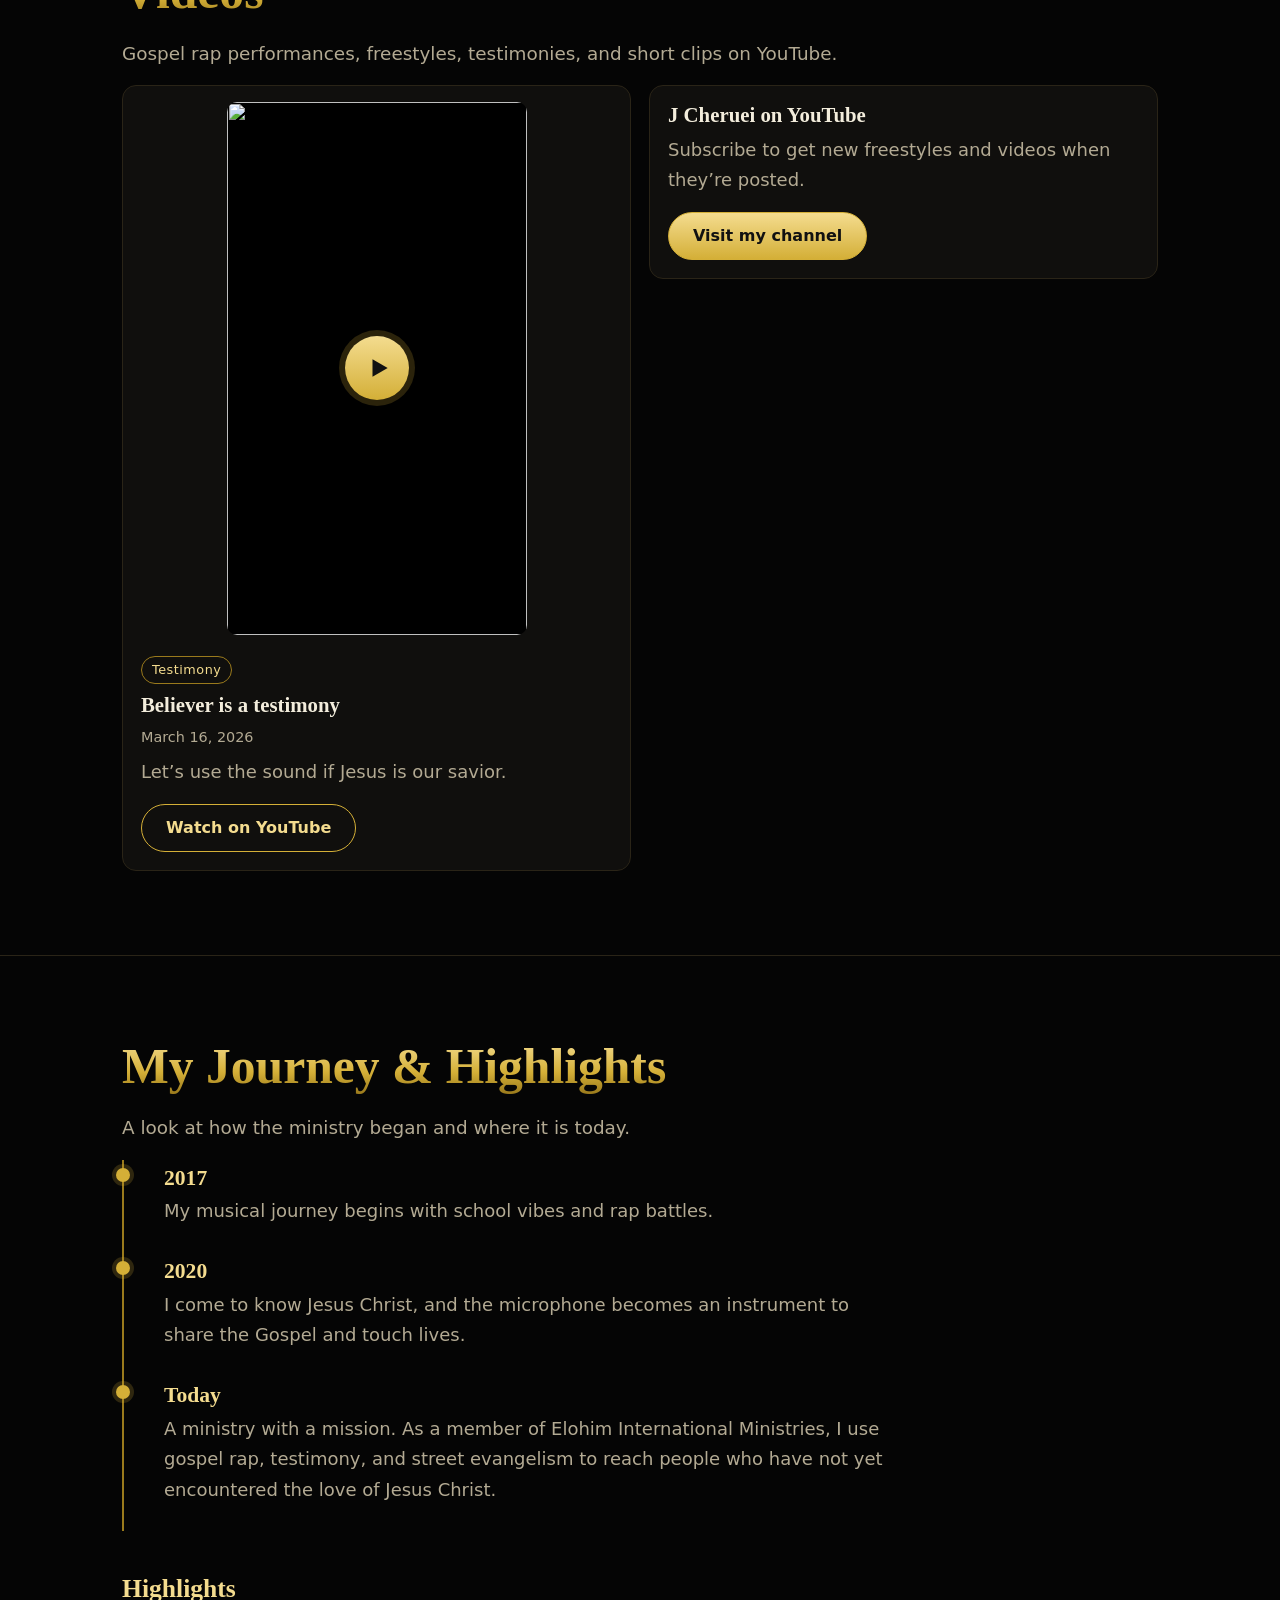
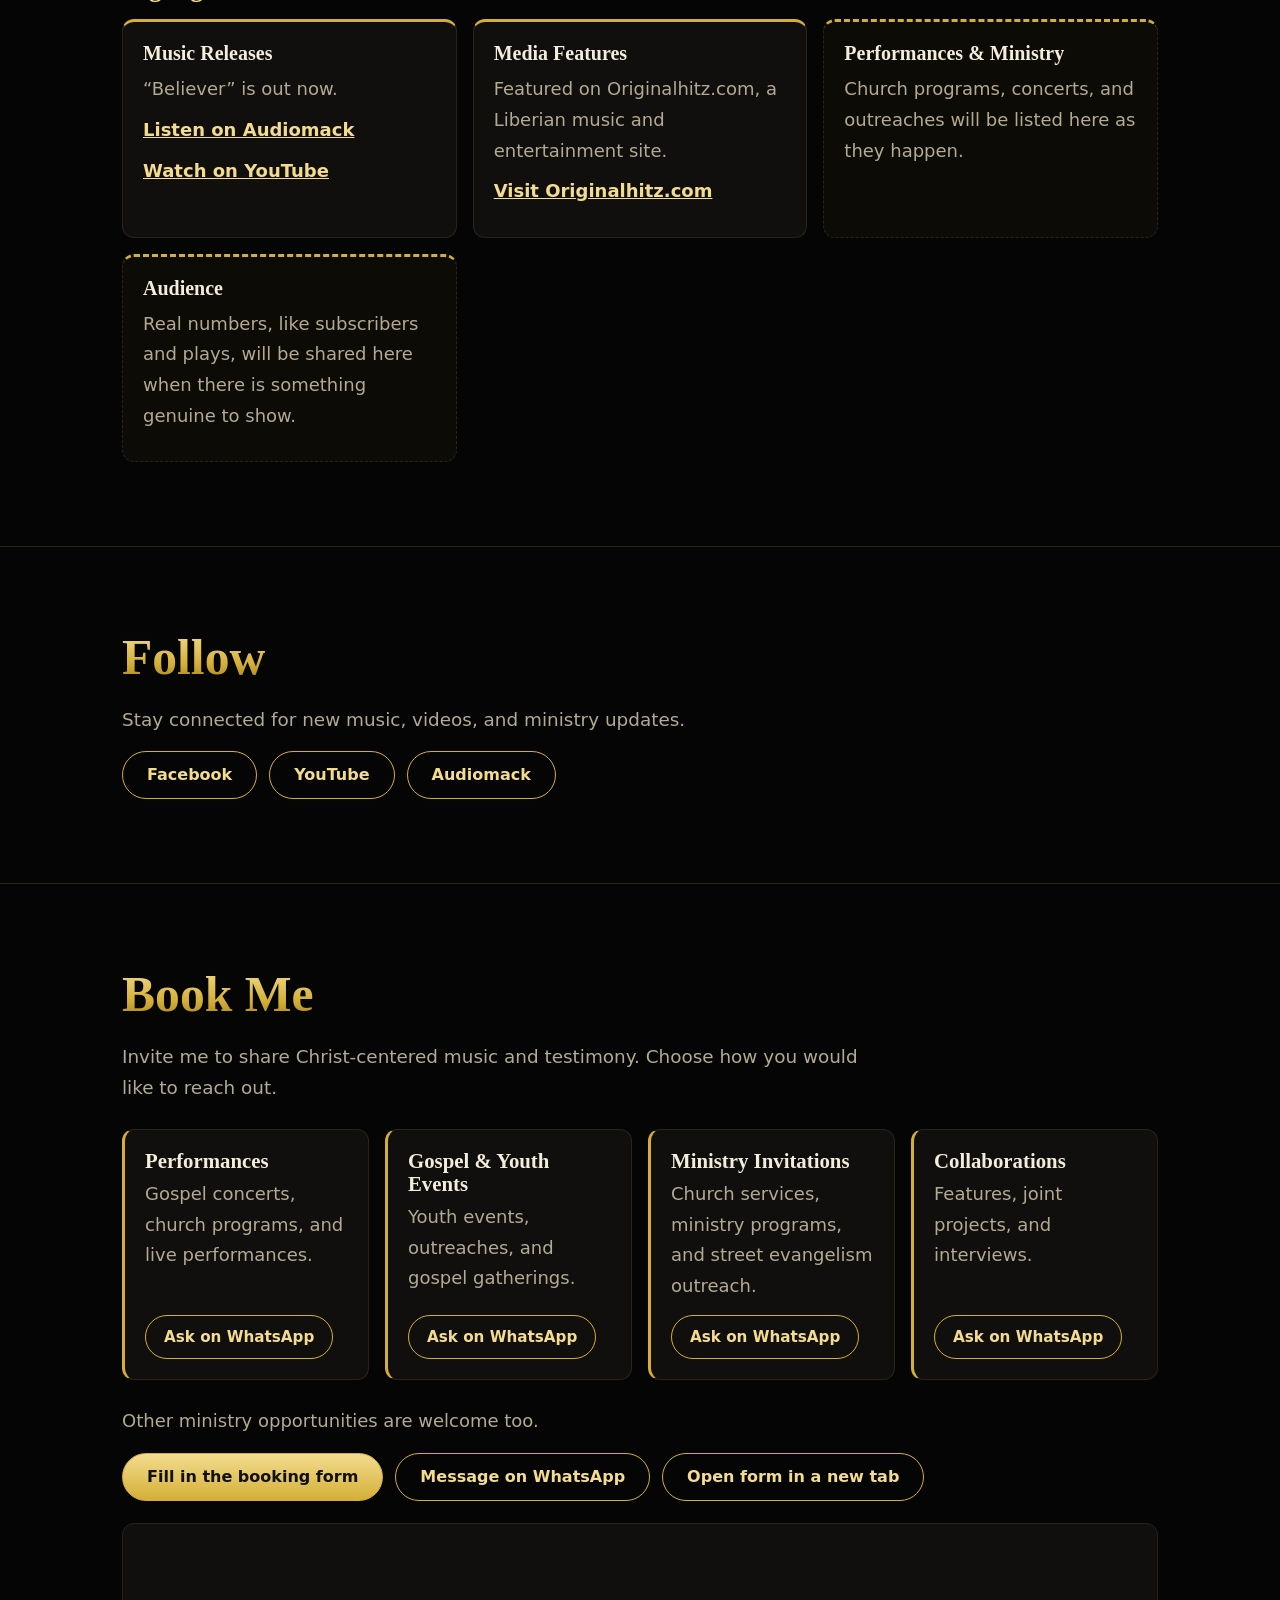
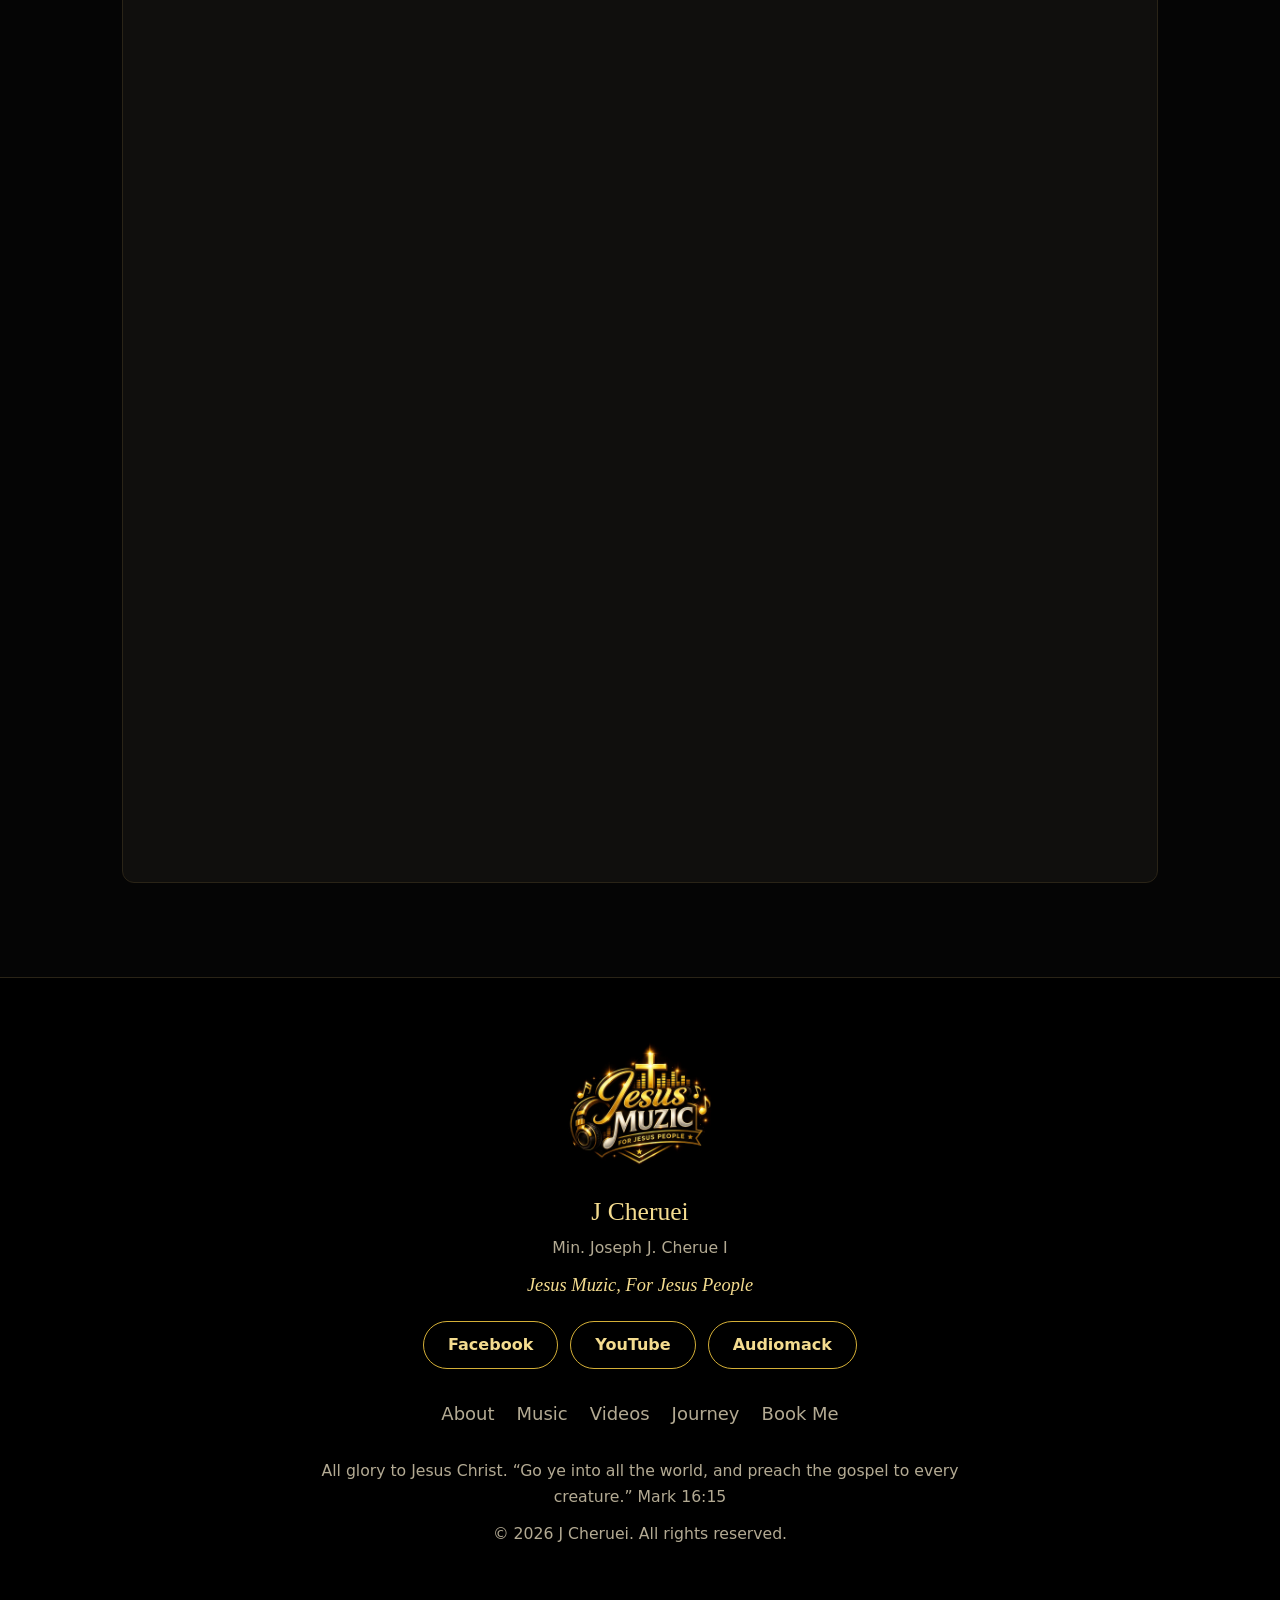
==== commit a883c7cb: "Add files via upload" ====
--- a/index.html
+++ b/index.html
@@ -3,67 +3,79 @@
 <head>
 <meta charset="utf-8">
 <meta name="viewport" content="width=device-width, initial-scale=1">
-<title>J Cheruei | Gospel Rap Artist | Jesus Muzic, For Jesus People</title>
-<meta name="description" content="J Cheruei is a gospel rap and Christian hip hop artist from Monrovia, Liberia. Listen to Believer, watch videos, and book J Cheruei for church programs, gospel concerts, and youth events.">
-<meta name="keywords" content="J Cheruei, gospel rap, Christian hip hop, Liberian gospel music, Jesus Muzic, Believer, gospel artist Monrovia">
-<meta name="theme-color" content="#060606">
-
-<!-- Share preview (WhatsApp, Facebook). After launch, replace YOURUSERNAME with your GitHub username. -->
+<title>J Cheruei | Liberian Gospel Rap Artist | Jesus Muzic, For Jesus People</title>
+<meta name="description" content="J Cheruei (Min. Joseph J. Cherue I) is a Liberian gospel rap and Christian hip hop artist. Listen to Believer, watch videos, and book J Cheruei for church programs, gospel concerts, youth events, and ministry.">
+<meta name="keywords" content="J Cheruei, Liberian gospel rap, gospel rap, Christian hip hop, Liberian gospel music, Jesus Muzic, Believer, Joseph Cherue, gospel artist Liberia">
+<meta name="theme-color" content="#050505">
+<link rel="canonical" href="https://jcherue.github.io/jcheruei/">
+
+<!-- Share preview (WhatsApp, Facebook, Google) -->
 <meta property="og:type" content="website">
+<meta property="og:site_name" content="J Cheruei">
 <meta property="og:title" content="J Cheruei | Jesus Muzic, For Jesus People">
-<meta property="og:description" content="Gospel rap from Monrovia, Liberia. Listen to Believer and book J Cheruei.">
-<meta property="og:image" content="https://YOURUSERNAME.github.io/images/share-card.jpg">
+<meta property="og:description" content="Liberian gospel rap with a message. Listen to Believer and book J Cheruei.">
+<meta property="og:url" content="https://jcherue.github.io/jcheruei/">
+<meta property="og:image" content="https://jcherue.github.io/jcheruei/images/share-card.jpg">
+<meta property="og:image:width" content="1200">
+<meta property="og:image:height" content="630">
 <meta name="twitter:card" content="summary_large_image">
 
 <link rel="icon" type="image/png" href="images/favicon.png">
 <link rel="apple-touch-icon" href="images/apple-touch-icon.png">
 <link rel="stylesheet" href="style.css">
+<script>document.documentElement.classList.add('js');</script>
 
 <script type="application/ld+json">
-{"@context":"https://schema.org","@type":"MusicGroup","name":"J Cheruei","genre":"Gospel rap",
- "slogan":"Jesus Muzic, For Jesus People",
+{"@context":"https://schema.org","@type":"MusicGroup","name":"J Cheruei","alternateName":"Min. Joseph J. Cherue I",
+ "url":"https://jcherue.github.io/jcheruei/","genre":"Gospel rap","slogan":"Jesus Muzic, For Jesus People",
+ "image":"https://jcherue.github.io/jcheruei/images/share-card.jpg",
  "sameAs":["https://audiomack.com/jesusmuzic","https://www.youtube.com/@jesusmuzic.rap1","https://www.facebook.com/share/1Hch41PMVi/"]}
 </script>
 </head>
 <body>
-<a class="skip" href="#about">Skip to content</a>
+<a class="skip" href="#main">Skip to content</a>
 
 <!-- ============ TOP MENU ============ -->
 <header class="bar">
   <div class="wrap">
-    <a href="#home" aria-label="J Cheruei home"><img src="images/favicon.png" width="44" height="44" alt=""></a>
-    <nav aria-label="Main menu">
+    <a class="home" href="#home" aria-label="J Cheruei home"><img src="images/favicon.png" width="44" height="44" alt=""></a>
+    <nav id="site-nav" aria-label="Main menu">
       <a href="#about">About</a>
       <a href="#music">Music</a>
       <a href="#videos">Videos</a>
+      <a href="#journey">Journey</a>
       <a href="#follow">Follow</a>
       <a href="#book">Book</a>
     </nav>
+    <a class="btn gold small" href="#book">Book Me</a>
+    <button class="menu-btn" id="menu-btn" type="button" aria-expanded="false" aria-controls="site-nav">Menu</button>
   </div>
 </header>
 
-<main>
+<main id="main" tabindex="-1">
 
 <!-- ============ HOME ============ -->
 <section id="home" class="hero">
   <div class="wrap">
-    <div class="text fade">
+    <div class="text">
       <img class="logo" src="images/jesus-muzic-logo.webp" width="640" height="640" alt="Jesus Muzic, For Jesus People official logo" fetchpriority="high">
+      <p class="role">Liberian Gospel Rap Artist</p>
       <h1>J Cheruei</h1>
+      <p class="formal">Min. Joseph J. Cherue I</p>
       <p class="slogan">Jesus Muzic, For Jesus People</p>
-      <p class="lead">Gospel rap that points people to Jesus Christ through music, testimony, and storytelling.</p>
+      <p class="lead">Gospel rap that points people to Jesus Christ through music, testimony, storytelling, and street evangelism.</p>
       <div class="btns">
-        <a class="btn gold" href="#music">Explore my music</a>
-        <a class="btn" href="#videos">Watch my videos</a>
-      </div>
-    </div>
-    <img class="photo fade" src="images/j-cheruei-photo.webp" width="760" height="1013" alt="J Cheruei, gospel rap artist, in a black hoodie" fetchpriority="high">
+        <a class="btn gold" href="#music">Listen to My Music</a>
+        <a class="btn" href="#book">Book Me</a>
+      </div>
+    </div>
+    <img class="photo" src="images/j-cheruei-photo.webp" width="760" height="1013" alt="J Cheruei, Liberian gospel rap artist, in a black hoodie" fetchpriority="high">
   </div>
 </section>
 
 <!-- ============ ABOUT ============ -->
 <section id="about">
-  <div class="wrap story">
+  <div class="wrap story reveal">
     <h2>About</h2>
     <p class="lead">J Cheruei is a gospel rap artist from Monrovia, Liberia.</p>
 
@@ -88,54 +100,84 @@
       <p>I am J Cheruei. I am still growing, still learning, and still trusting God. My mission is to take the message beyond the four walls of the church, reach the streets, and help win the lost for Christ.</p>
       <p class="closing">This is more than music. This is my testimony. This is my calling. This is Jesus Muzic, For Jesus People.</p>
     </div>
+
+    <!-- PHOTOS: to add another photo, upload it to the images folder, then copy one <figure> block below
+         and change the file name and the description (alt). Use only real photos of yourself. -->
+    <h3 class="sub">Photos</h3>
+    <div class="gallery">
+      <figure><img src="images/j-cheruei-photo.webp" width="760" height="1013" alt="J Cheruei in a black hoodie with a gold chain and watch" loading="lazy"></figure>
+      <figure><img src="images/j-cheruei-photo-2.webp" width="600" height="800" alt="J Cheruei in a blue varsity jacket" loading="lazy"></figure>
+    </div>
   </div>
 </section>
 
 <!-- ============ MUSIC ============ -->
 <section id="music">
-  <div class="wrap">
+  <div class="wrap reveal">
     <h2>Music</h2>
-
-    <!-- SONG 1: Believer.
-         TO ADD A NEW SONG: copy everything from <article> to </article>, paste it below,
-         then change the title, the links, and the player id (like "player-2"). -->
-    <article class="song">
-      <img class="art" src="https://i.audiomack.com/jesusmuzic231/63581e79a6.webp?width=456" width="200" height="200" alt="Believer cover art" loading="lazy"
+    <p class="lead">Songs and freestyles that carry the message of Jesus Christ.</p>
+
+    <!-- FEATURED SONG: Believer (player and download kept as before) -->
+    <article class="feature">
+      <img class="art" src="https://i.audiomack.com/jesusmuzic231/63581e79a6.webp?width=456" width="280" height="280" alt="Believer cover art" loading="lazy"
            onerror="this.onerror=null;this.src='images/jesus-muzic-logo.webp'">
       <div>
+        <div class="badges"><span class="badge on">Featured</span><span class="badge">Released</span></div>
         <h3>Believer</h3>
-        <p class="meta">J Cheruei · Gospel</p>
-        <div class="row">
-          <!-- PLAY BUTTON. Right now it opens the song on Audiomack.
-               To play on this page: on Audiomack tap Share, then Embed, copy the web address after src=" and paste it
-               between the quotes of data-embed below. -->
-          <a class="btn play" href="https://audiomack.com/jesusmuzic/song/believer" target="_blank" rel="noopener"
-             aria-label="Play Believer" data-play="player-1" data-title="Believer" data-embed="">
-            <svg viewBox="0 0 24 24" aria-hidden="true"><path d="M6 4l14 8-14 8z"/></svg>
-          </a>
-          <a class="btn gold" href="https://audiomack.com/jesusmuzic/song/believer" target="_blank" rel="noopener">Listen on Audiomack</a>
+        <p class="meta">J Cheruei · Gospel Rap · Prod. Lil jarn</p>
+        <p>Believer is a testimony. Let’s use the sound if Jesus is our savior.</p>
+        <audio controls preload="none" src="songs/believer.mp3">Your browser can’t play audio.</audio>
+        <div class="btns">
+          <a class="btn gold" href="songs/believer.mp3" download="J-Cheruei-Believer.mp3">Download Believer (MP3)</a>
+          <a class="btn" href="https://audiomack.com/jesusmuzic/song/believer" target="_blank" rel="noopener">Listen on Audiomack</a>
+          <a class="btn" href="https://www.youtube.com/shorts/WvceW2Csaco" target="_blank" rel="noopener">Watch on YouTube</a>
         </div>
-      </div>
-
-     <div class="player">
-  <audio controls preload="none" src="songs/believer.mp3" data-tag="songs/voice-tag.mp3">Your browser can’t play audio.</audio>
-  <p><a class="btn" href="songs/believer.mp3" download="J-Cheruei-Believer.mp3">Download Believer (MP3)</a></p>
-     </div>
-     
-      <div class="player" id="player-1" hidden></div>
+        <!-- LYRICS (optional): create a text file named lyrics/believer.txt, paste your lyrics into it,
+             then remove the arrow marks around the block below so it shows on the page.
+        <details class="lyrics" data-file="lyrics/believer.txt">
+          <summary>Lyrics</summary>
+          <pre class="lyrics-text">Loading…</pre>
+        </details>
+        -->
+      </div>
     </article>
-    <!-- END SONG 1 -->
 
     <p class="featured">Featured on
       <!-- To link to your song post instead of the home page, replace the address below. -->
       <a href="https://originalhitz.com" target="_blank" rel="noopener">Originalhitz.com</a>
     </p>
+
+    <!-- MORE MUSIC: cards are built automatically from the file music.json.
+         TO ADD A NEW SONG OR FREESTYLE: open music.json and add a block like the one below
+         (put a comma between two blocks). Leave out any line you do not need.
+         {
+           "title": "Song title",
+           "type": "Song",
+           "status": "released",
+           "releaseInfo": "Out now",
+           "description": "One or two sentences about the song.",
+           "cover": "images/my-song-cover.webp",
+           "audio": "songs/my-song.mp3",
+           "lyrics": "lyrics/my-song.txt",
+           "audiomack": "https://audiomack.com/your-link",
+           "youtube": "https://www.youtube.com/your-link"
+         }
+         Use "status": "upcoming" for music that is not out yet. "type" can be Song or Freestyle. -->
+    <h3 class="sub">More Music</h3>
+    <div class="tracks" id="music-library">
+      <p class="muted" id="library-empty">More songs and freestyles will appear here as they are released.</p>
+    </div>
+
+    <h3 class="sub">Upcoming Releases</h3>
+    <div class="tracks" id="upcoming-list">
+      <div class="soon"><strong>New music is on the way</strong>Follow me on YouTube and Audiomack to hear it first.</div>
+    </div>
   </div>
 </section>
 
 <!-- ============ VIDEOS ============ -->
 <section id="videos">
-  <div class="wrap">
+  <div class="wrap reveal">
     <h2>Videos</h2>
     <p class="lead">Gospel rap performances, freestyles, testimonies, and short clips on YouTube.</p>
     <!-- Video cards appear here automatically from the file videos.json -->
@@ -151,10 +193,49 @@
   </div>
 </section>
 
+<!-- ============ MY JOURNEY AND HIGHLIGHTS ============ -->
+<section id="journey">
+  <div class="wrap reveal">
+    <h2>My Journey &amp; Highlights</h2>
+    <p class="lead">A look at how the ministry began and where it is today.</p>
+
+    <ol class="timeline">
+      <li><strong>2017</strong><span>My musical journey begins with school vibes and rap battles.</span></li>
+      <li><strong>2020</strong><span>I come to know Jesus Christ, and the microphone becomes an instrument to share the Gospel and touch lives.</span></li>
+      <li><strong>Today</strong><span>A ministry with a mission. As a member of Elohim International Ministries, I use gospel rap, testimony, and street evangelism to reach people who have not yet encountered the love of Jesus Christ.</span></li>
+    </ol>
+
+    <h3 class="sub">Highlights</h3>
+    <!-- Only add things that are true. To add a highlight, copy one <div class="hl"> block and change the words. -->
+    <div class="hl-grid">
+      <div class="hl">
+        <h3>Music Releases</h3>
+        <p>“Believer” is out now.</p>
+        <p><a href="https://audiomack.com/jesusmuzic/song/believer" target="_blank" rel="noopener">Listen on Audiomack</a></p>
+        <p><a href="https://www.youtube.com/shorts/WvceW2Csaco" target="_blank" rel="noopener">Watch on YouTube</a></p>
+      </div>
+      <div class="hl">
+        <h3>Media Features</h3>
+        <p>Featured on Originalhitz.com, a Liberian music and entertainment site.</p>
+        <p><a href="https://originalhitz.com" target="_blank" rel="noopener">Visit Originalhitz.com</a></p>
+      </div>
+      <div class="hl placeholder">
+        <h3>Performances &amp; Ministry</h3>
+        <p>Church programs, concerts, and outreaches will be listed here as they happen.</p>
+      </div>
+      <div class="hl placeholder">
+        <h3>Audience</h3>
+        <p>Real numbers, like subscribers and plays, will be shared here when there is something genuine to show.</p>
+      </div>
+    </div>
+  </div>
+</section>
+
 <!-- ============ FOLLOW ============ -->
 <section id="follow">
-  <div class="wrap">
+  <div class="wrap reveal">
     <h2>Follow</h2>
+    <p class="lead">Stay connected for new music, videos, and ministry updates.</p>
     <ul class="social">
       <li><a class="btn" href="https://www.facebook.com/share/1Hch41PMVi/" target="_blank" rel="noopener">Facebook</a></li>
       <li><a class="btn" href="https://www.youtube.com/@jesusmuzic.rap1" target="_blank" rel="noopener">YouTube</a></li>
@@ -171,22 +252,40 @@
 
 <!-- ============ BOOKINGS AND CONTACT ============ -->
 <section id="book">
-  <div class="wrap">
-    <h2>Book J Cheruei</h2>
-    <p class="lead">Invite me to share Christ-centered music and testimony.</p>
-    <ul class="types">
-      <li>Church programs</li>
-      <li>Gospel concerts</li>
-      <li>Youth events</li>
-      <li>Collaborations</li>
-      <li>Interviews</li>
-      <li>Other ministry opportunities</li>
-    </ul>
+  <div class="wrap reveal">
+    <h2>Book Me</h2>
+    <p class="lead">Invite me to share Christ-centered music and testimony. Choose how you would like to reach out.</p>
+
+    <div class="opts">
+      <div class="opt">
+        <h3>Performances</h3>
+        <p>Gospel concerts, church programs, and live performances.</p>
+        <a class="btn small" href="https://wa.me/231776776161?text=Hello%20J%20Cheruei%2C%20I%20would%20like%20to%20book%20you%20for%20a%20performance." target="_blank" rel="noopener">Ask on WhatsApp</a>
+      </div>
+      <div class="opt">
+        <h3>Gospel &amp; Youth Events</h3>
+        <p>Youth events, outreaches, and gospel gatherings.</p>
+        <a class="btn small" href="https://wa.me/231776776161?text=Hello%20J%20Cheruei%2C%20I%20would%20like%20to%20invite%20you%20to%20a%20gospel%20event." target="_blank" rel="noopener">Ask on WhatsApp</a>
+      </div>
+      <div class="opt">
+        <h3>Ministry Invitations</h3>
+        <p>Church services, ministry programs, and street evangelism outreach.</p>
+        <a class="btn small" href="https://wa.me/231776776161?text=Hello%20J%20Cheruei%2C%20I%20would%20like%20to%20invite%20you%20to%20minister%20at%20our%20program." target="_blank" rel="noopener">Ask on WhatsApp</a>
+      </div>
+      <div class="opt">
+        <h3>Collaborations</h3>
+        <p>Features, joint projects, and interviews.</p>
+        <a class="btn small" href="https://wa.me/231776776161?text=Hello%20J%20Cheruei%2C%20I%20would%20like%20to%20talk%20about%20a%20collaboration." target="_blank" rel="noopener">Ask on WhatsApp</a>
+      </div>
+    </div>
+    <p class="muted">Other ministry opportunities are welcome too.</p>
+
     <div class="btns">
-      <a class="btn gold" href="https://wa.me/231776776161" target="_blank" rel="noopener">Message on WhatsApp</a>
-      <a class="btn" href="https://docs.google.com/forms/d/e/1FAIpQLSede30Bu7uVlOSvQye4nO4V4Eyllm_SBxcnoMD0vbqO6fqK4w/viewform" target="_blank" rel="noopener">Open booking form</a>
-    </div>
-    <iframe class="form" src="https://docs.google.com/forms/d/e/1FAIpQLSede30Bu7uVlOSvQye4nO4V4Eyllm_SBxcnoMD0vbqO6fqK4w/viewform?embedded=true"
+      <a class="btn gold" href="#booking-form">Fill in the booking form</a>
+      <a class="btn" href="https://wa.me/231776776161" target="_blank" rel="noopener">Message on WhatsApp</a>
+      <a class="btn" href="https://docs.google.com/forms/d/e/1FAIpQLSede30Bu7uVlOSvQye4nO4V4Eyllm_SBxcnoMD0vbqO6fqK4w/viewform" target="_blank" rel="noopener">Open form in a new tab</a>
+    </div>
+    <iframe class="form" id="booking-form" src="https://docs.google.com/forms/d/e/1FAIpQLSede30Bu7uVlOSvQye4nO4V4Eyllm_SBxcnoMD0vbqO6fqK4w/viewform?embedded=true"
             title="Booking and collaboration request form" loading="lazy">Loading form…</iframe>
   </div>
 </section>
@@ -196,8 +295,9 @@
 <!-- ============ FOOTER ============ -->
 <footer>
   <div class="wrap">
-    <img src="images/favicon.png" width="64" height="64" alt="" loading="lazy">
+    <img class="flogo" src="images/jesus-muzic-logo.webp" width="150" height="150" alt="Jesus Muzic, For Jesus People logo" loading="lazy">
     <p class="name">J Cheruei</p>
+    <p class="formal">Min. Joseph J. Cherue I</p>
     <p class="slogan">Jesus Muzic, For Jesus People</p>
     <ul class="social">
       <li><a class="btn" href="https://www.facebook.com/share/1Hch41PMVi/" target="_blank" rel="noopener">Facebook</a></li>
@@ -205,134 +305,158 @@
       <li><a class="btn" href="https://audiomack.com/jesusmuzic" target="_blank" rel="noopener">Audiomack</a></li>
       <!-- Add TikTok and Instagram here the same way as in the Follow section. -->
     </ul>
+    <nav class="fnav" aria-label="Footer menu">
+      <a href="#about">About</a><a href="#music">Music</a><a href="#videos">Videos</a><a href="#journey">Journey</a><a href="#book">Book Me</a>
+    </nav>
     <p>All glory to Jesus Christ. “Go ye into all the world, and preach the gospel to every creature.” Mark 16:15</p>
     <p>© 2026 J Cheruei. All rights reserved.</p>
   </div>
 </footer>
- 
+
 <!-- ============ FLOATING WHATSAPP BUTTON ============ -->
 <a class="wa" href="https://wa.me/231776776161?text=Hello%20J%20Cheruei" target="_blank" rel="noopener" aria-label="Chat with J Cheruei on WhatsApp">
 <svg viewBox="0 0 24 24" aria-hidden="true"><path d="M17.472 14.382c-.297-.149-1.758-.867-2.03-.967-.273-.099-.471-.148-.67.15-.197.297-.767.966-.94 1.164-.173.199-.347.223-.644.075-.297-.15-1.255-.463-2.39-1.475-.883-.788-1.48-1.761-1.653-2.059-.173-.297-.018-.458.13-.606.134-.133.298-.347.446-.52.149-.174.198-.298.298-.497.099-.198.05-.371-.025-.52-.075-.149-.669-1.612-.916-2.207-.242-.579-.487-.5-.669-.51-.173-.008-.371-.01-.57-.01-.198 0-.52.074-.792.372-.272.297-1.04 1.016-1.04 2.479 0 1.462 1.065 2.875 1.213 3.074.149.198 2.096 3.2 5.077 4.487.709.306 1.262.489 1.694.625.712.227 1.36.195 1.871.118.571-.085 1.758-.719 2.006-1.413.248-.694.248-1.289.173-1.413-.074-.124-.272-.198-.57-.347m-5.421 7.403h-.004a9.87 9.87 0 01-5.031-1.378l-.361-.214-3.741.982.998-3.648-.235-.374a9.86 9.86 0 01-1.51-5.26c.001-5.45 4.436-9.884 9.888-9.884 2.64 0 5.122 1.03 6.988 2.898a9.825 9.825 0 012.893 6.994c-.003 5.45-4.437 9.884-9.885 9.884m8.413-18.297A11.815 11.815 0 0012.05 0C5.495 0 .16 5.335.157 11.892c0 2.096.547 4.142 1.588 5.945L.057 24l6.305-1.654a11.882 11.882 0 005.683 1.448h.005c6.554 0 11.89-5.335 11.893-11.893a11.821 11.821 0 00-3.48-8.413Z"/></svg>
- </a>
-
- <script>
-document.querySelectorAll('audio[data-tag]').forEach(function (a) {
-  var song = a.getAttribute('src'), tag = a.dataset.tag, state = 'idle';
-  a.addEventListener('play', function () {
-    if (state !== 'idle') return;
-    state = 'tag'; a.src = tag; a.play().catch(function () {});
+</a>
+
+<!-- ============ SCRIPTS ============ -->
+<script>
+// 1) Phone menu
+(function () {
+  var btn = document.getElementById('menu-btn'), nav = document.getElementById('site-nav');
+  if (!btn || !nav) return;
+  function close() { nav.classList.remove('open'); btn.setAttribute('aria-expanded', 'false'); }
+  btn.addEventListener('click', function () {
+    var open = nav.classList.toggle('open');
+    btn.setAttribute('aria-expanded', open ? 'true' : 'false');
   });
-  a.addEventListener('error', function () {
-    if (state === 'tag') { state = 'song'; a.src = song; a.play().catch(function () {}); }
+  nav.addEventListener('click', function (e) { if (e.target.tagName === 'A') close(); });
+  document.addEventListener('keydown', function (e) {
+    if (e.key === 'Escape' && nav.classList.contains('open')) { close(); btn.focus(); }
   });
-  a.addEventListener('ended', function () {
-    if (state === 'tag') { state = 'song'; a.src = song; a.play().catch(function () {}); }
-    else if (state === 'song') { state = 'idle'; a.src = song; }
-  });
-});
- </script>
-
- <!-- ============ VIDEO GALLERY SCRIPT ============ -->
-<script>
+})();
+
+// 2) Gentle fade-in when sections scroll into view (content is always shown if this fails)
+(function () {
+  var items = document.querySelectorAll('.reveal');
+  function showAll() { items.forEach(function (n) { n.classList.add('in'); }); }
+  try {
+    if (!('IntersectionObserver' in window)) { showAll(); return; }
+    var io = new IntersectionObserver(function (entries) {
+      entries.forEach(function (en) { if (en.isIntersecting) { en.target.classList.add('in'); io.unobserve(en.target); } });
+    }, { threshold: 0.05 });
+    items.forEach(function (n) { io.observe(n); });
+    setTimeout(showAll, 3000);
+  } catch (e) { showAll(); }
+})();
+
+// 3) Lyrics: loads the lyrics text file the first time a lyrics box is opened
+document.addEventListener('toggle', function (e) {
+  var d = e.target;
+  if (!d.matches || !d.matches('details.lyrics[data-file]') || !d.open || d.dataset.loaded) return;
+  d.dataset.loaded = '1';
+  var pre = d.querySelector('.lyrics-text');
+  fetch(d.dataset.file).then(function (r) { if (!r.ok) throw new Error('missing'); return r.text(); })
+    .then(function (t) { pre.textContent = t; })
+    .catch(function () { pre.textContent = 'Lyrics are not available yet.'; });
+}, true);
+
+// 4) Music library: builds cards from music.json (Believer above stays as normal page code)
+(function () {
+  var lib = document.getElementById('music-library'), up = document.getElementById('upcoming-list');
+  if (!lib || !up) return;
+  function el(tag, cls, text) { var n = document.createElement(tag); if (cls) n.className = cls; if (text) n.textContent = text; return n; }
+  function ext(u) { return typeof u === 'string' && /^https:\/\//.test(u) ? u : ''; }
+  function loc(u) { return typeof u === 'string' && /^(images|songs|lyrics)\/[\w\-./%]+$/.test(u) ? u : ''; }
+  function button(label, url, gold) {
+    var a = el('a', 'btn small' + (gold ? ' gold' : ''), label);
+    a.href = url; a.target = '_blank'; a.rel = 'noopener'; return a;
+  }
+  function card(m) {
+    var c = el('article', 'track-card');
+    var img = el('img', 'art');
+    img.src = loc(m.cover) || 'images/jesus-muzic-logo.webp';
+    img.alt = m.title + ' cover art'; img.width = 400; img.height = 400; img.loading = 'lazy';
+    img.onerror = function () { img.onerror = null; img.src = 'images/jesus-muzic-logo.webp'; };
+    c.appendChild(img);
+    var b = el('div', 'body');
+    var badges = el('div', 'badges');
+    badges.appendChild(el('span', 'badge', m.type === 'Freestyle' ? 'Freestyle' : 'Song'));
+    var upcoming = m.status === 'upcoming';
+    badges.appendChild(el('span', 'badge ' + (upcoming ? 'up' : 'on'), m.releaseInfo || (upcoming ? 'Upcoming' : 'Released')));
+    b.appendChild(badges);
+    b.appendChild(el('h3', '', m.title));
+    if (m.description) b.appendChild(el('p', '', m.description));
+    if (loc(m.audio) && !upcoming) {
+      var au = document.createElement('audio'); au.controls = true; au.preload = 'none'; au.src = loc(m.audio); b.appendChild(au);
+    }
+    var links = el('div', 'links');
+    if (loc(m.audio) && !upcoming) {
+      var dl = el('a', 'btn small gold', 'Download MP3');
+      dl.href = loc(m.audio); dl.setAttribute('download', 'J-Cheruei-' + m.title.replace(/[^\w]+/g, '-') + '.mp3'); links.appendChild(dl);
+    }
+    if (ext(m.audiomack)) links.appendChild(button('Audiomack', ext(m.audiomack)));
+    if (ext(m.youtube)) links.appendChild(button('YouTube', ext(m.youtube)));
+    if (links.children.length) b.appendChild(links);
+    if (loc(m.lyrics)) {
+      var d = el('details', 'lyrics'); d.dataset.file = loc(m.lyrics);
+      d.appendChild(el('summary', '', 'Lyrics')); d.appendChild(el('pre', 'lyrics-text', 'Loading…')); b.appendChild(d);
+    }
+    c.appendChild(b); return c;
+  }
+  fetch('music.json').then(function (r) { if (!r.ok) throw new Error('no file'); return r.json(); })
+    .then(function (items) {
+      var nLib = 0, nUp = 0;
+      items.forEach(function (m) {
+        if (!m || !m.title) return;
+        if (m.status === 'upcoming') { if (!nUp) up.innerHTML = ''; up.appendChild(card(m)); nUp++; }
+        else { if (!nLib) lib.innerHTML = ''; lib.appendChild(card(m)); nLib++; }
+      });
+    }).catch(function () {});
+})();
+
+// 5) Video gallery: builds cards from videos.json. If the file can't load, the channel card still shows.
 (function () {
   var list = document.getElementById('video-list');
   if (!list) return;
   var channel = list.querySelector('.channel');
-
-  function el(tag, cls, text) {
-    var n = document.createElement(tag);
-    if (cls) n.className = cls;
-    if (text) n.textContent = text;
-    return n;
-  }
-
-  fetch('videos.json').then(function (r) {
-    if (!r.ok) throw new Error('no file');
-    return r.json();
-  }).then(function (items) {
-    items.forEach(function (v) {
-      if (!v || !/^[\w-]{11}$/.test(v.id)) return;
-      var isShort = v.format === 'short';
-      var card = el('article', 'video' + (isShort ? ' short' : ''));
-
-      var btn = el('button', 'vthumb');
-      btn.type = 'button';
-      btn.setAttribute('aria-label', 'Play video: ' + v.title);
-      btn.dataset.id = v.id;
-      var img = el('img');
-      img.src = 'https://i.ytimg.com/vi/' + v.id + '/hqdefault.jpg';
-      img.alt = '';
-      img.width = 480; img.height = 360; img.loading = 'lazy';
-      var play = el('span', 'vplay');
-      play.setAttribute('aria-hidden', 'true');
-      play.innerHTML = '<svg viewBox="0 0 24 24"><path d="M6 4l14 8-14 8z"/></svg>';
-      btn.appendChild(img); btn.appendChild(play);
-
-      var body = el('div', 'body');
-      if (v.category) body.appendChild(el('span', 'tag', v.category));
-      body.appendChild(el('h3', '', v.title));
-      if (v.date) {
-        var d = new Date(v.date + 'T12:00:00Z');
-        if (!isNaN(d)) body.appendChild(el('p', 'date', d.toLocaleDateString('en-US', { year: 'numeric', month: 'long', day: 'numeric', timeZone: 'UTC' })));
-      }
-      if (v.description) body.appendChild(el('p', '', v.description));
-      var a = el('a', 'btn', 'Watch on YouTube');
-      a.href = 'https://www.youtube.com/' + (isShort ? 'shorts/' : 'watch?v=') + v.id;
-      a.target = '_blank'; a.rel = 'noopener';
-      body.appendChild(a);
-
-      card.appendChild(btn); card.appendChild(body);
-      list.insertBefore(card, channel);
-    });
-  }).catch(function () {});
-
+  function el(tag, cls, text) { var n = document.createElement(tag); if (cls) n.className = cls; if (text) n.textContent = text; return n; }
+  fetch('videos.json').then(function (r) { if (!r.ok) throw new Error('no file'); return r.json(); })
+    .then(function (items) {
+      items.forEach(function (v) {
+        if (!v || !/^[\w-]{11}$/.test(v.id)) return;
+        var isShort = v.format === 'short';
+        var card = el('article', 'video' + (isShort ? ' short' : ''));
+        var btn = el('button', 'vthumb'); btn.type = 'button';
+        btn.setAttribute('aria-label', 'Play video: ' + v.title); btn.dataset.id = v.id;
+        var img = el('img'); img.src = 'https://i.ytimg.com/vi/' + v.id + '/hqdefault.jpg'; img.alt = '';
+        img.width = 480; img.height = 360; img.loading = 'lazy';
+        var play = el('span', 'vplay'); play.setAttribute('aria-hidden', 'true');
+        play.innerHTML = '<svg viewBox="0 0 24 24"><path d="M6 4l14 8-14 8z"/></svg>';
+        btn.appendChild(img); btn.appendChild(play);
+        var body = el('div', 'body');
+        if (v.category) body.appendChild(el('span', 'tag', v.category));
+        body.appendChild(el('h3', '', v.title));
+        if (v.date) {
+          var d = new Date(v.date + 'T12:00:00Z');
+          if (!isNaN(d)) body.appendChild(el('p', 'date', d.toLocaleDateString('en-US', { year: 'numeric', month: 'long', day: 'numeric', timeZone: 'UTC' })));
+        }
+        if (v.description) body.appendChild(el('p', '', v.description));
+        var a = el('a', 'btn', 'Watch on YouTube');
+        a.href = 'https://www.youtube.com/' + (isShort ? 'shorts/' : 'watch?v=') + v.id;
+        a.target = '_blank'; a.rel = 'noopener'; body.appendChild(a);
+        card.appendChild(btn); card.appendChild(body);
+        list.insertBefore(card, channel);
+      });
+    }).catch(function () {});
   list.addEventListener('click', function (e) {
-    var b = e.target.closest('.vthumb');
-    if (!b) return;
+    var b = e.target.closest('.vthumb'); if (!b) return;
     var f = document.createElement('iframe');
     f.src = 'https://www.youtube-nocookie.com/embed/' + b.dataset.id + '?autoplay=1&rel=0&playsinline=1';
     f.title = b.getAttribute('aria-label').replace('Play video: ', '');
-    f.allow = 'autoplay; encrypted-media; picture-in-picture; fullscreen';
-    f.allowFullscreen = true;
+    f.allow = 'autoplay; encrypted-media; picture-in-picture; fullscreen'; f.allowFullscreen = true;
     b.replaceWith(f);
   });
 })();
 </script>
-
-<script>
-document.querySelectorAll('audio[data-tag]').forEach(function (a) {
-  var song = a.getAttribute('src'), tag = a.dataset.tag, state = 'idle';
-  a.addEventListener('play', function () {
-    if (state !== 'idle') return;
-    state = 'tag'; a.src = tag; a.play().catch(function () {});
-  });
-  a.addEventListener('error', function () {
-    if (state === 'tag') { state = 'song'; a.src = song; a.play().catch(function () {}); }
-  });
-  a.addEventListener('ended', function () {
-    if (state === 'tag') { state = 'song'; a.src = song; a.play().catch(function () {}); }
-    else if (state === 'song') { state = 'idle'; a.src = song; }
-  });
-});
-</script>
- 
-<!-- ============ PLAY BUTTON SCRIPT ============ -->
-<script>
-// If a play button has an embed address, show the player on this page. If not, the link opens Audiomack.
-document.querySelectorAll('[data-play]').forEach(function (btn) {
-  btn.addEventListener('click', function (e) {
-    var embed = btn.dataset.embed;
-    if (!embed) return;
-    e.preventDefault();
-    var box = document.getElementById(btn.dataset.play);
-    if (!box.querySelector('iframe')) {
-      var f = document.createElement('iframe');
-      f.src = embed; f.title = 'Play ' + btn.dataset.title; f.allow = 'autoplay'; f.loading = 'lazy';
-      box.appendChild(f);
-    }
-    box.hidden = false;
-  });
-});
-</script>
 </body>
 </html>
--- a/style.css
+++ b/style.css
@@ -1,8 +1,13 @@
-/* ===== J CHERUEI - DESIGN FILE =====
-   Change colors here once and the whole site updates. */
+/* =====================================================
+   J CHERUEI - DESIGN FILE (style.css)
+   Black and gold. Change the colors below and the whole
+   website updates. Sections are marked with ===== lines.
+   ===================================================== */
+
 :root{
-  --black:#060606;
-  --panel:#111010;
+  --black:#050505;
+  --panel:#100f0d;
+  --panel-2:#171510;
   --line:#2a2417;
   --gold:#d4af37;
   --gold-light:#f4dc8f;
@@ -12,118 +17,99 @@
   --serif:"Iowan Old Style","Palatino Linotype",Palatino,Georgia,serif;
   --sans:system-ui,-apple-system,"Segoe UI",Roboto,Arial,sans-serif;
 }
+
+/* ===== BASICS ===== */
 *{box-sizing:border-box}
-html{scroll-behavior:smooth;scroll-padding-top:72px}
+html{scroll-behavior:smooth;scroll-padding-top:76px}
 body{margin:0;background:var(--black);color:var(--text);font:18px/1.7 var(--sans);-webkit-text-size-adjust:100%}
 img{max-width:100%;height:auto;display:block}
 a{color:var(--gold-light)}
+audio{color-scheme:dark}
 :focus-visible{outline:3px solid var(--gold-light);outline-offset:3px}
-.wrap{max-width:1040px;margin:0 auto;padding:0 22px}
-.skip{position:absolute;left:-999px;top:8px;background:var(--gold);color:#000;padding:10px 14px;z-index:100}
+.wrap{max-width:1080px;margin:0 auto;padding:0 22px}
+.skip{position:absolute;left:-999px;top:8px;background:var(--gold);color:#000;padding:10px 14px;z-index:200}
 .skip:focus{left:8px}
-
-/* ----- top bar ----- */
-.bar{position:sticky;top:0;z-index:50;background:rgba(6,6,6,.92);backdrop-filter:blur(8px);border-bottom:1px solid var(--line)}
-.bar .wrap{display:flex;align-items:center;gap:18px;height:62px}
-.bar img{width:44px;height:44px;border-radius:50%}
-.bar nav{display:flex;gap:4px;overflow-x:auto;scrollbar-width:none;margin-left:auto}
-.bar nav::-webkit-scrollbar{display:none}
-.bar nav a{color:var(--text);text-decoration:none;padding:10px 12px;font-size:.95rem;white-space:nowrap;border-radius:6px}
-.bar nav a:hover{color:var(--gold-light)}
-
-/* ----- shared ----- */
-section{padding:84px 0;border-top:1px solid var(--line)}
+main:focus{outline:none}
 h1,h2,h3{font-family:var(--serif);line-height:1.1;margin:0}
-h2{font-size:clamp(2rem,6vw,3rem);margin-bottom:20px;color:var(--gold);
+h2{font-size:clamp(2rem,6vw,3.1rem);margin-bottom:18px;color:var(--gold);
   background:linear-gradient(180deg,var(--gold-light),var(--gold) 60%,var(--gold-deep));
   -webkit-background-clip:text;background-clip:text;-webkit-text-fill-color:transparent}
+h3{font-size:1.5rem}
 p{margin:0 0 16px;max-width:64ch}
 .lead{font-size:1.15rem;color:var(--muted)}
+.muted{color:var(--muted)}
+section{padding:84px 0;border-top:1px solid var(--line)}
+.sub{font-family:var(--serif);font-size:1.6rem;color:var(--gold-light);margin:44px 0 16px}
+
+/* ===== BUTTONS ===== */
 .btns{display:flex;flex-wrap:wrap;gap:12px;margin-top:8px}
 .btn{display:inline-flex;align-items:center;justify-content:center;gap:8px;min-height:48px;padding:12px 24px;border-radius:999px;
-  border:1.5px solid var(--gold);color:var(--gold-light);text-decoration:none;font-weight:700;background:transparent;cursor:pointer;font-size:1rem;font-family:var(--sans)}
+  border:1.5px solid var(--gold);color:var(--gold-light);text-decoration:none;font-weight:700;background:transparent;cursor:pointer;font-size:1rem;font-family:var(--sans);line-height:1.2}
 .btn:hover{background:rgba(212,175,55,.14)}
 .btn.gold{background:linear-gradient(180deg,var(--gold-light),var(--gold));color:#111;border-color:var(--gold)}
 .btn.gold:hover{filter:brightness(1.08)}
+.btn.small{min-height:44px;padding:9px 18px;font-size:.95rem}
 
-/* ----- home ----- */
-.hero{border:0;padding:56px 0 72px;background:radial-gradient(ellipse at 70% 40%,rgba(212,175,55,.16),transparent 62%)}
-.hero .wrap{display:grid;grid-template-columns:1.1fr .9fr;gap:36px;align-items:center}
-.hero .logo{width:min(440px,100%);margin:0 0 8px -8px}
-.hero h1{font-size:clamp(2.6rem,8vw,4.6rem);color:var(--text);margin-bottom:6px}
-.slogan{font-family:var(--serif);font-style:italic;font-size:clamp(1.25rem,4vw,1.7rem);color:var(--gold-light);margin:0 0 18px}
-.hero .photo{justify-self:center;width:min(420px,100%);filter:drop-shadow(0 0 28px rgba(212,175,55,.28))}
-.hero .photo{-webkit-mask-image:linear-gradient(to bottom,#000 82%,transparent);mask-image:linear-gradient(to bottom,#000 82%,transparent)}
-.fade{animation:fade .9s ease-out both}
-@keyframes fade{from{opacity:0;transform:translateY(10px)}to{opacity:1;transform:none}}
+/* ===== TOP BAR AND MENU ===== */
+.bar{position:sticky;top:0;z-index:50;background:rgba(5,5,5,.94);backdrop-filter:blur(8px);border-bottom:1px solid var(--line)}
+.bar .wrap{display:flex;align-items:center;gap:12px;min-height:64px;flex-wrap:wrap}
+.bar .home img{width:44px;height:44px;border-radius:50%}
+.bar nav{display:flex;flex-wrap:wrap;gap:2px;margin-left:auto}
+.bar nav a{color:var(--text);text-decoration:none;padding:10px 12px;font-size:.98rem;border-radius:6px}
+.bar nav a:hover{color:var(--gold-light)}
+.menu-btn{display:none;min-height:44px;padding:8px 16px;border-radius:999px;border:1.5px solid var(--line);background:transparent;color:var(--text);font:600 1rem var(--sans);cursor:pointer}
+.menu-btn[aria-expanded="true"]{border-color:var(--gold);color:var(--gold-light)}
 
-/* ----- music ----- */
-.song{display:grid;grid-template-columns:200px 1fr;gap:26px;align-items:center;background:var(--panel);border:1px solid var(--line);border-radius:14px;padding:22px;margin-bottom:18px}
-.song .art{width:200px;height:200px;object-fit:cover;border-radius:10px;background:#000;border:1px solid var(--line)}
-.song h3{font-size:2rem;margin-bottom:4px}
-.song .meta{color:var(--muted);margin:0 0 16px}
-.play{width:64px;height:64px;border-radius:50%;padding:0;background:linear-gradient(180deg,var(--gold-light),var(--gold));border:0;display:inline-flex;align-items:center;justify-content:center;box-shadow:0 0 0 6px rgba(212,175,55,.18)}
-.btn.play,.btn.play:hover{background:linear-gradient(180deg,var(--gold-light),var(--gold))}
-.btn.play:hover{filter:brightness(1.1)}
-.play svg{width:26px;height:26px;fill:#111;margin-left:4px}
-.row{display:flex;flex-wrap:wrap;align-items:center;gap:14px}
-.player{margin-top:16px;grid-column:1/-1}
-.player[hidden]{display:none}
-.player iframe{width:100%;height:220px;border:0;border-radius:10px;background:#000}
-.featured{margin-top:30px;color:var(--muted)}
+/* ===== HOME ===== */
+.hero{border:0;padding:28px 0 72px;background:radial-gradient(ellipse at 72% 38%,rgba(212,175,55,.17),transparent 62%)}
+.hero .wrap{display:grid;grid-template-columns:1.1fr .9fr;gap:40px;align-items:center}
+.hero .logo{width:min(285px,100%);margin:0 0 2px -8px}
+.role{font-family:var(--serif);font-size:clamp(1.15rem,3.6vw,1.5rem);color:var(--gold-light);margin:2px 0 4px}
+.hero h1{font-size:clamp(2.8rem,9vw,4.3rem);color:var(--text)}
+.formal{color:var(--muted);margin:2px 0 10px}
+.slogan{font-family:var(--serif);font-style:italic;font-size:clamp(1.25rem,4vw,1.75rem);color:var(--gold-light);margin:0 0 16px}
+.hero .photo{justify-self:center;width:min(420px,100%);border-radius:14px;border:1px solid var(--gold-deep);box-shadow:0 0 44px rgba(212,175,55,.24)}
 
-/* ----- videos ----- */
-.videos{display:grid;grid-template-columns:repeat(auto-fit,minmax(280px,1fr));gap:18px}
-.video{background:var(--panel);border:1px solid var(--line);border-radius:14px;overflow:hidden}
-.video iframe{width:100%;aspect-ratio:16/9;border:0;display:block}
-.video .body{padding:18px}
-.video h3{font-size:1.3rem;margin-bottom:8px}
-
-/* ----- follow ----- */
-.social{list-style:none;margin:0;padding:0;display:flex;flex-wrap:wrap;gap:12px}
-
-/* ----- booking ----- */
-.types{display:grid;grid-template-columns:repeat(auto-fit,minmax(230px,1fr));gap:12px;list-style:none;padding:0;margin:22px 0 26px}
-.types li{border:1px solid var(--line);border-left:3px solid var(--gold);padding:14px 16px;border-radius:8px;background:var(--panel)}
-.form{width:100%;height:960px;border:1px solid var(--line);border-radius:12px;background:var(--panel);margin-top:26px}
-
-/* ----- footer ----- */
-footer{border-top:1px solid var(--line);padding:48px 0;background:#000;text-align:center;color:var(--muted)}
-footer img{margin:0 auto 12px;border-radius:50%}
-footer .name{font-family:var(--serif);font-size:1.5rem;color:var(--gold-light);margin:0}
-footer .slogan{margin:4px 0 18px;font-size:1.1rem}
-footer .social{justify-content:center;margin-bottom:22px}
-footer p{margin:0 auto 10px;font-size:.95rem}
-
-@media(max-width:760px){
-  body{font-size:17px}
-  section{padding:64px 0}
-  .hero .wrap{grid-template-columns:1fr}
-  .hero .photo{order:-1;width:min(300px,80%)}
-  .hero .logo{margin:0 auto 10px}
-  .hero .text{text-align:center}
-  .hero p{margin-left:auto;margin-right:auto}
-  .btns{justify-content:center}
-  .song{grid-template-columns:1fr;text-align:center}
-  .song .art{width:min(260px,100%);height:auto;aspect-ratio:1;margin:0 auto}
-  .row{justify-content:center}
-  .form{height:1100px}
-}
-@media(prefers-reduced-motion:reduce){html{scroll-behavior:auto}.fade{animation:none}}
-/* Floating WhatsApp button */
-.wa{position:fixed;right:18px;bottom:18px;width:60px;height:60px;border-radius:50%;background:#25D366;display:flex;align-items:center;justify-content:center;box-shadow:0 4px 14px rgba(0,0,0,.5);z-index:60}
-.wa:hover{filter:brightness(1.1)}
-.wa svg{width:34px;height:34px;fill:#fff}
-.player audio{width:100%}
-
-/* About story */
+/* ===== ABOUT ===== */
 .story-block{margin:0 0 44px;max-width:68ch}
 .story-block h3{font-size:clamp(1.5rem,4.5vw,2rem);color:var(--gold-light);margin-bottom:16px;padding-left:14px;border-left:3px solid var(--gold)}
 .story-block p{line-height:1.85}
 .story .closing{font-family:var(--serif);font-style:italic;font-size:1.3rem;color:var(--gold-light);margin-top:24px}
+.gallery{display:grid;grid-template-columns:repeat(auto-fit,minmax(220px,1fr));gap:16px;margin-top:8px}
+.gallery figure{margin:0;border:1px solid var(--line);border-radius:12px;overflow:hidden;background:radial-gradient(circle at 50% 30%,rgba(212,175,55,.26),#0b0a09 72%)}
+.gallery img{width:100%;height:auto}
 
-/* Video gallery */
-.videos{align-items:start}
+/* ===== MUSIC ===== */
+.feature{display:grid;grid-template-columns:280px 1fr;gap:30px;align-items:center;background:linear-gradient(180deg,var(--panel-2),var(--panel));border:1px solid var(--gold-deep);border-radius:16px;padding:26px;box-shadow:0 0 40px rgba(212,175,55,.1)}
+.feature .art{width:280px;height:280px;object-fit:cover;border-radius:12px;background:#000;border:1px solid var(--line)}
+.feature h3{font-size:clamp(2rem,6vw,2.8rem);margin:6px 0 4px}
+.meta{color:var(--muted);margin:0 0 12px}
+.feature audio,.track-card audio{width:100%;margin:6px 0 14px}
+.badges{display:flex;flex-wrap:wrap;gap:8px}
+.badge{display:inline-block;font-size:.8rem;letter-spacing:.04em;color:var(--gold-light);border:1px solid var(--gold-deep);border-radius:999px;padding:2px 11px}
+.badge.on{background:var(--gold);color:#111;border-color:var(--gold);font-weight:700}
+.badge.up{border-style:dashed}
+.featured{margin-top:26px;color:var(--muted)}
+.tracks{display:grid;grid-template-columns:repeat(auto-fit,minmax(260px,1fr));gap:18px;align-items:start}
+.track-card{background:var(--panel);border:1px solid var(--line);border-radius:14px;overflow:hidden}
+.track-card .art{width:100%;aspect-ratio:1;object-fit:cover;background:#000}
+.track-card .body{padding:18px}
+.track-card h3{font-size:1.4rem;margin:10px 0 6px}
+.track-card p{color:var(--muted)}
+.links{display:flex;flex-wrap:wrap;gap:10px;margin-top:6px}
+.soon{border:1px dashed var(--gold-deep);border-radius:14px;padding:22px;color:var(--muted);background:rgba(212,175,55,.04)}
+.soon strong{color:var(--gold-light);font-family:var(--serif);font-size:1.25rem;display:block;margin-bottom:6px}
+details.lyrics{margin-top:14px;border-top:1px solid var(--line);padding-top:10px}
+details.lyrics summary{cursor:pointer;color:var(--gold-light);font-weight:700;min-height:44px;display:flex;align-items:center}
+.lyrics-text{white-space:pre-wrap;font:inherit;color:var(--text);margin:8px 0 0}
+
+/* ===== VIDEOS ===== */
+.videos{display:grid;grid-template-columns:repeat(auto-fit,minmax(280px,1fr));gap:18px;align-items:start}
+.video{background:var(--panel);border:1px solid var(--line);border-radius:14px;overflow:hidden}
+.video .body{padding:18px}
+.video h3{font-size:1.3rem;margin-bottom:8px}
+.video .body p{color:var(--muted)}
+.video iframe{width:100%;aspect-ratio:16/9;border:0;display:block}
 .video .vthumb{position:relative;display:block;width:100%;aspect-ratio:16/9;padding:0;border:0;background:#000;cursor:pointer;overflow:hidden}
 .video .vthumb img{width:100%;height:100%;object-fit:cover;display:block;transition:transform .3s}
 .video .vthumb:hover img{transform:scale(1.03)}
@@ -132,8 +118,78 @@
 .video.short .vthumb,.video.short iframe{aspect-ratio:9/16;width:min(100%,300px);margin:16px auto 0;border-radius:10px}
 .video .tag{display:inline-block;font-size:.8rem;letter-spacing:.04em;color:var(--gold-light);border:1px solid var(--gold-deep);border-radius:999px;padding:2px 10px;margin-bottom:10px}
 .video .date{color:var(--muted);font-size:.9rem;margin:0 0 8px}
-.video .body p{color:var(--muted)}
-@media(prefers-reduced-motion:reduce){.video .vthumb img{transition:none}}
 
-/* Framed hero photo */
-.hero .photo{-webkit-mask-image:none;mask-image:none;filter:none;border-radius:14px;border:1px solid var(--gold-deep);box-shadow:0 0 40px rgba(212,175,55,.22)}
+/* ===== JOURNEY AND HIGHLIGHTS ===== */
+.timeline{list-style:none;margin:0;padding:0 0 0 22px;border-left:2px solid var(--gold-deep);max-width:68ch}
+.timeline li{position:relative;padding:0 0 26px 18px}
+.timeline li::before{content:"";position:absolute;left:-30px;top:8px;width:14px;height:14px;border-radius:50%;background:var(--gold);box-shadow:0 0 0 4px rgba(212,175,55,.2)}
+.timeline strong{display:block;font-family:var(--serif);font-size:1.35rem;color:var(--gold-light)}
+.timeline span{color:var(--muted)}
+.hl-grid{display:grid;grid-template-columns:repeat(auto-fit,minmax(250px,1fr));gap:16px}
+.hl{background:var(--panel);border:1px solid var(--line);border-top:3px solid var(--gold);border-radius:12px;padding:20px}
+.hl h3{font-size:1.25rem;margin-bottom:10px}
+.hl p{color:var(--muted);margin:0 0 10px}
+.hl a{font-weight:700}
+.hl.placeholder{border-style:dashed;border-top-style:dashed;background:rgba(212,175,55,.04)}
+
+/* ===== FOLLOW ===== */
+.social{list-style:none;margin:0;padding:0;display:flex;flex-wrap:wrap;gap:12px}
+
+/* ===== BOOKING ===== */
+.opts{display:grid;grid-template-columns:repeat(auto-fit,minmax(240px,1fr));gap:16px;margin:26px 0}
+.opt{background:var(--panel);border:1px solid var(--line);border-left:3px solid var(--gold);border-radius:12px;padding:20px;display:flex;flex-direction:column;align-items:flex-start;gap:6px}
+.opt h3{font-size:1.3rem}
+.opt p{color:var(--muted);margin:0 0 8px;flex:1}
+.form{width:100%;height:960px;border:1px solid var(--line);border-radius:12px;background:var(--panel);margin-top:22px}
+
+/* ===== FOOTER ===== */
+footer{border-top:1px solid var(--line);padding:56px 0 100px;background:#000;text-align:center;color:var(--muted)}
+footer .flogo{width:150px;height:150px;margin:0 auto 6px;border-radius:50%}
+footer .name{font-family:var(--serif);font-size:1.6rem;color:var(--gold-light);margin:0 auto}
+footer .formal{margin:2px auto 8px}
+footer .slogan{margin:0 auto 20px;font-size:1.15rem}
+footer .social{justify-content:center;margin-bottom:22px}
+footer .fnav{display:flex;flex-wrap:wrap;justify-content:center;gap:4px 14px;margin:0 auto 20px}
+footer .fnav a{color:var(--muted);padding:8px 4px;text-decoration:none}
+footer .fnav a:hover{color:var(--gold-light)}
+footer p{margin:0 auto 10px;font-size:.98rem}
+
+/* ===== FLOATING WHATSAPP BUTTON ===== */
+.wa{position:fixed;right:18px;bottom:18px;width:60px;height:60px;border-radius:50%;background:#25D366;display:flex;align-items:center;justify-content:center;box-shadow:0 4px 14px rgba(0,0,0,.5);z-index:60}
+.wa:hover{filter:brightness(1.1)}
+.wa svg{width:34px;height:34px;fill:#fff}
+
+/* ===== GENTLE ENTRANCE ANIMATION (only when JavaScript is on) ===== */
+.js .reveal{opacity:0;transform:translateY(14px);transition:opacity .7s ease,transform .7s ease}
+.js .reveal.in{opacity:1;transform:none}
+
+/* ===== TABLETS AND PHONES ===== */
+@media(max-width:820px){
+  .js .menu-btn{display:inline-flex;margin-left:auto}
+  .bar nav{margin-left:0}
+  .js .bar nav{display:none;position:absolute;left:0;right:0;top:100%;flex-direction:column;background:#050505;border-bottom:1px solid var(--line);padding:8px 22px 16px}
+  .js .bar nav.open{display:flex}
+  .js .bar nav a{padding:14px 6px;font-size:1.05rem;border-bottom:1px solid var(--line)}
+  .bar .btn.small{margin-left:auto}
+  .js .bar .btn.small + .menu-btn{margin-left:0}
+}
+@media(max-width:760px){
+  body{font-size:17px}
+  section{padding:64px 0}
+  .hero{padding:40px 0 64px}
+  .hero .wrap{grid-template-columns:1fr;text-align:center}
+  .hero .logo{margin:0 auto 6px;width:min(290px,100%)}
+  .hero p{margin-left:auto;margin-right:auto}
+  .btns{justify-content:center}
+  .hero .photo{width:min(340px,100%)}
+  .feature{grid-template-columns:1fr;padding:20px;text-align:center}
+  .feature .art{width:min(300px,100%);height:auto;aspect-ratio:1;margin:0 auto}
+  .badges,.links{justify-content:center}
+  .feature .btns{justify-content:center}
+  .form{height:1100px}
+}
+@media(prefers-reduced-motion:reduce){
+  html{scroll-behavior:auto}
+  .js .reveal{opacity:1;transform:none;transition:none}
+  .video .vthumb img{transition:none}
+}
